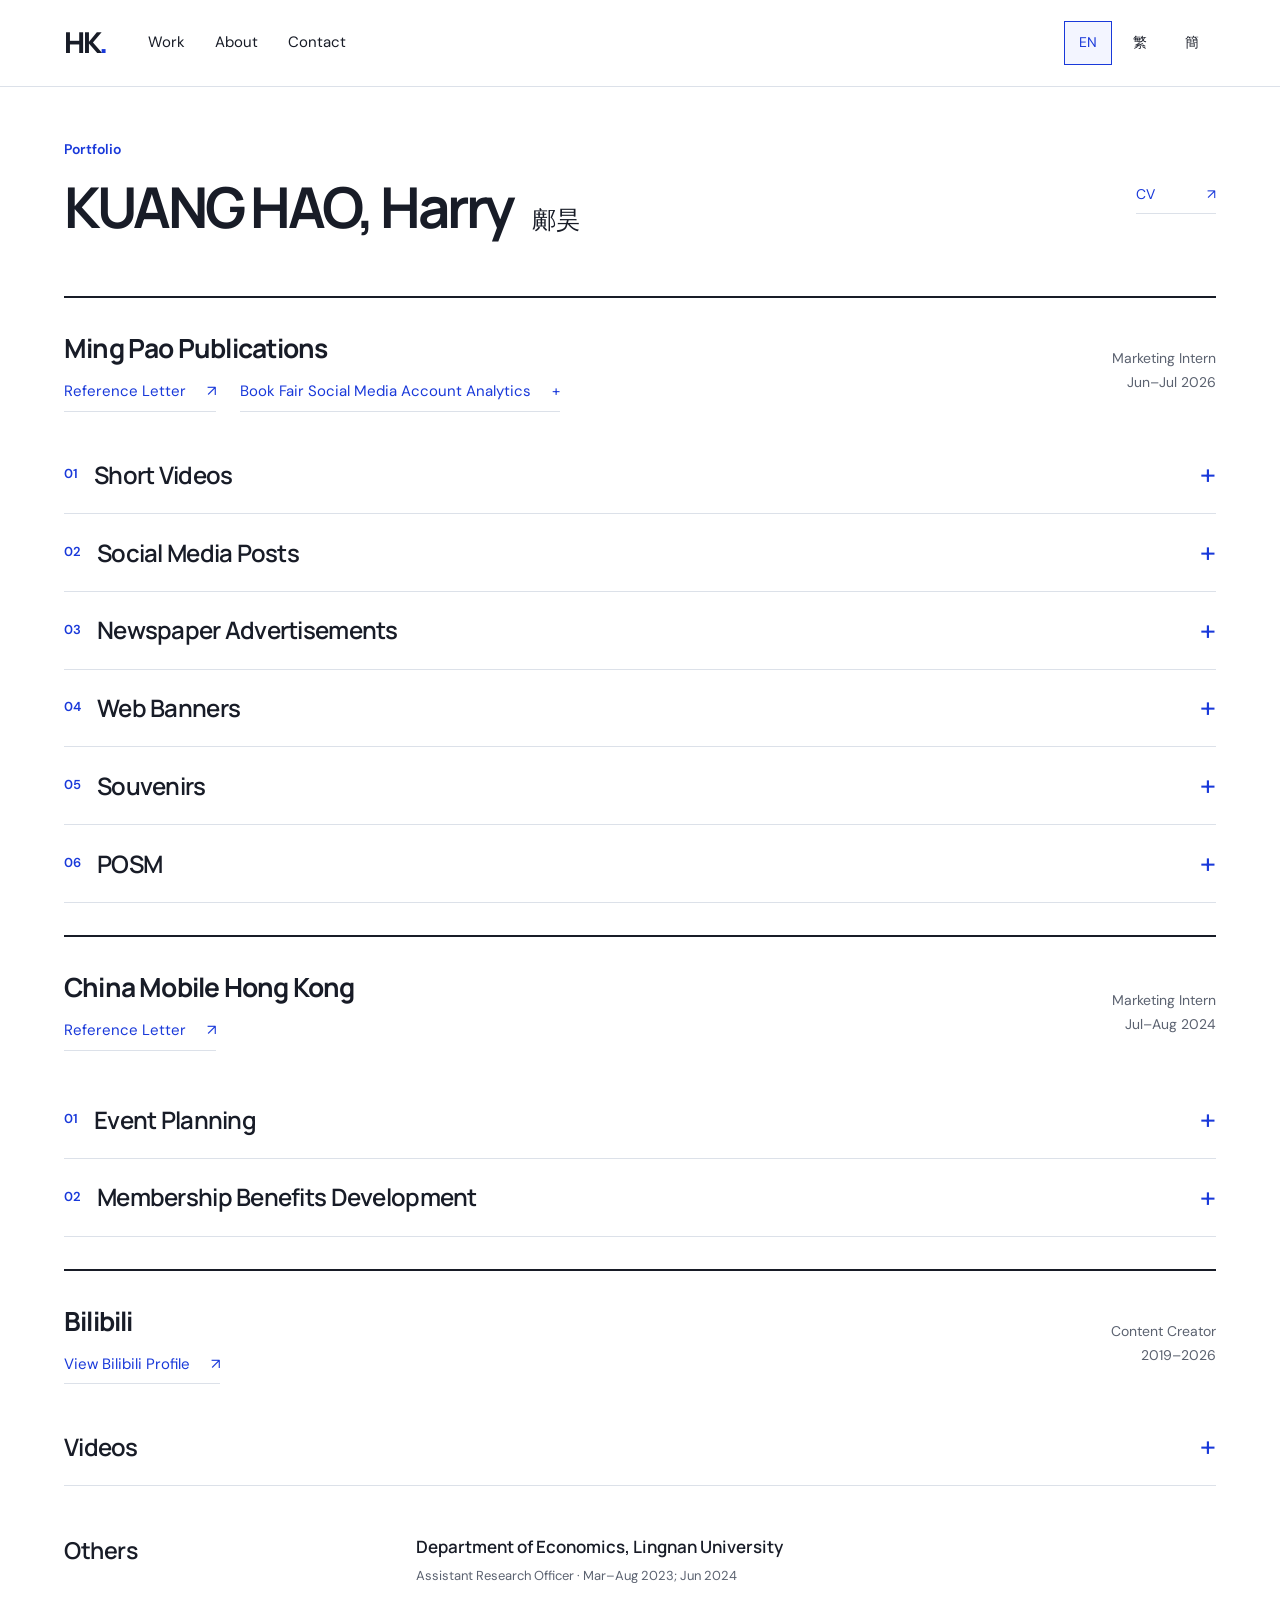
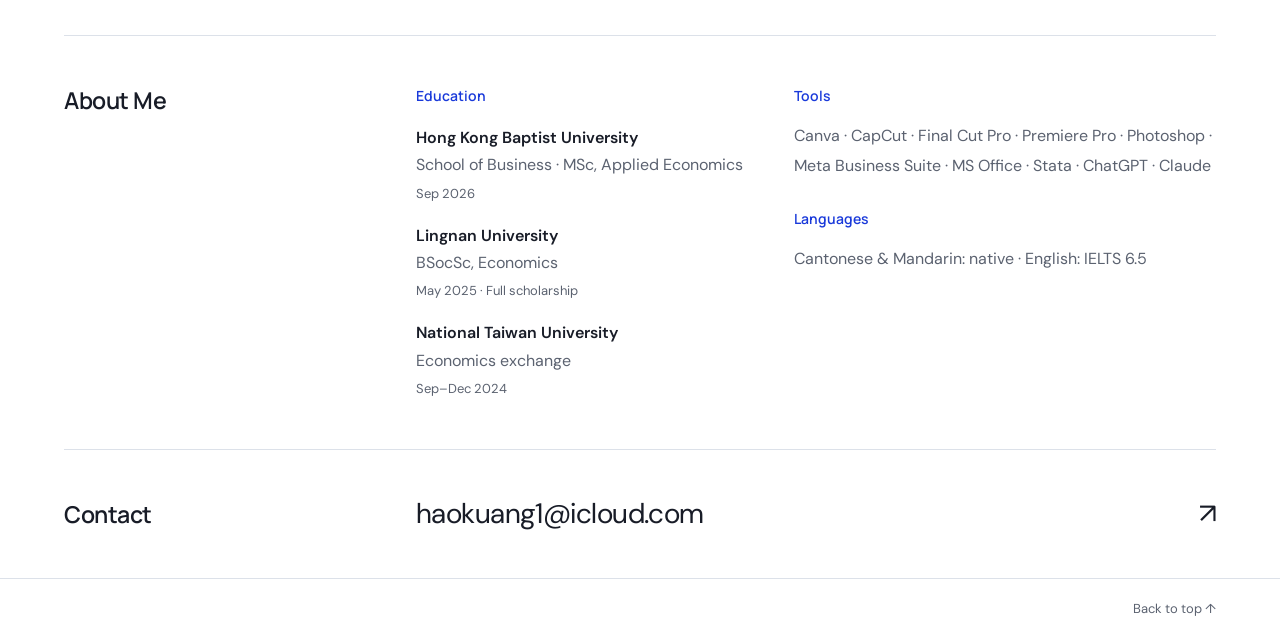
==== index.html @ 5557d74b "Add portfolio website" ====
<!doctype html><html lang="en"><head><meta charset="utf-8"><meta name="viewport" content="width=device-width,initial-scale=1"><title>KUANG HAO, Harry | Portfolio</title><meta name="description" content="Harry Kuang’s portfolio: short videos, social media posts, newspaper advertising, web banners and promotional merchandise coordination at Ming Pao Publications."><meta name="robots" content="noindex,nofollow"><meta name="theme-color" content="#1939da"><link rel="icon" href="assets/favicon.svg" type="image/svg+xml"><link rel="stylesheet" href="styles.css"><script src="site.js" defer></script></head><body><a class="skip-link" href="#main">Skip to content</a>
<header class="site-header"><a class="wordmark" href="" aria-label="KUANG HAO, Harry">HK<span>.</span></a><nav aria-label="Main navigation"><a href="#work">Work</a><a href="#about">About</a><a href="#contact">Contact</a></nav><nav class="languages" aria-label="Language"><a href="" lang="en" hreflang="en" data-language-link aria-current="page">EN</a><a href="zh-hant/index.html" lang="zh-Hant" hreflang="zh-Hant" data-language-link >繁</a><a href="zh-hans/index.html" lang="zh-Hans" hreflang="zh-Hans" data-language-link >簡</a></nav></header>
<main id="main"><section class="intro"><div><p class="eyebrow">Portfolio</p><h1>KUANG HAO, Harry<span>鄺昊</span></h1></div><div class="document-links"><a href="assets/harry-kuang-cv.pdf" target="_blank" rel="noopener">CV <span aria-hidden="true">↗</span></a></div></section>
<section id="work" class="selected-work"><div class="project-heading"><div><h2>Ming Pao Publications</h2><div class="employer-links"><a class="recommendation-link" href="assets/harry-kuang-recommendation.pdf" target="_blank" rel="noopener">Reference Letter <span aria-hidden="true">↗</span></a><details class="account-analytics"><summary class="recommendation-link">Book Fair Social Media Account Analytics <span aria-hidden="true">+</span></summary><div class="analytics-gallery"><figure class="work-image "><a href="assets/video-evidence-5.png" target="_blank" rel="noopener" aria-label="Instagram Analytics · 15–21 Jul 2026 · Full image opens in a new tab"><img src="assets/video-evidence-5.png" alt="Instagram Analytics · 15–21 Jul 2026" width="2544" height="1796" loading="lazy" decoding="async"></a><figcaption><span>Instagram Analytics · 15–21 Jul 2026</span><a href="assets/video-evidence-5.png" target="_blank" rel="noopener">View full image <span aria-hidden="true">↗</span></a></figcaption></figure><figure class="work-image "><a href="assets/video-evidence-6.png" target="_blank" rel="noopener" aria-label="Facebook Analytics · 15–21 Jul 2026 · Full image opens in a new tab"><img src="assets/video-evidence-6.png" alt="Facebook Analytics · 15–21 Jul 2026" width="2520" height="1800" loading="lazy" decoding="async"></a><figcaption><span>Facebook Analytics · 15–21 Jul 2026</span><a href="assets/video-evidence-6.png" target="_blank" rel="noopener">View full image <span aria-hidden="true">↗</span></a></figcaption></figure></div></details></div></div><p class="project-meta">Marketing Intern<span>Jun–Jul 2026</span></p></div>
<details id="videos" class="work-section"><summary class="work-toggle"><span class="work-heading-title"><span class="section-number">01</span><h3>Short Videos</h3></span><span class="toggle-mark" aria-hidden="true">+</span></summary><div class="work-body"><p class="work-role"><span class="role-label">My role</span>Scriptwriting and on-camera performance; editing with CapCut and Final Cut Pro, and publishing through Meta Business Suite. Each Book Fair short took approximately 30 minutes from filming to publishing.</p><div class="media-grid featured-grid"><article class="media-card featured-card"><div class="media-heading"><span class="media-type">REELS / 01</span><span class="instagram-label">Instagram</span></div><h4>POV:當老細叫我宣傳明報出版社攤位</h4><details open class="instagram-preview" data-media-url="https://www.instagram.com/p/Day_UALFGON/" data-preview-title="POV:當老細叫我宣傳明報出版社攤位 · Instagram"><summary>Load Instagram preview <span aria-hidden="true">+</span></summary><div class="embed-slot"></div><p class="preview-help">Preview unavailable? Open the original on Instagram.</p></details><a class="media-link" href="https://www.instagram.com/p/Day_UALFGON/" target="_blank" rel="noopener">Watch on Instagram <span aria-hidden="true">↗</span></a></article><article class="media-card featured-card"><div class="media-heading"><span class="media-type">REELS / 02</span><span class="instagram-label">Instagram</span></div><h4>POV：當老細鍾意咗上鏡宣傳 EP2</h4><details open class="instagram-preview" data-media-url="https://www.instagram.com/reel/Da7lSFUlX2M/" data-preview-title="POV：當老細鍾意咗上鏡宣傳 EP2 · Instagram"><summary>Load Instagram preview <span aria-hidden="true">+</span></summary><div class="embed-slot"></div><p class="preview-help">Preview unavailable? Open the original on Instagram.</p></details><a class="media-link" href="https://www.instagram.com/reel/Da7lSFUlX2M/" target="_blank" rel="noopener">Watch on Instagram <span aria-hidden="true">↗</span></a></article></div><details class="more-videos"><summary>More <span>04 <span aria-hidden="true">+</span></span></summary><div class="video-links"><a href="https://www.instagram.com/reel/Da1oa47iG-D/" target="_blank" rel="noopener"><span>老細鍾意咗上鏡宣傳</span><span aria-hidden="true">↗</span></a><a href="https://www.instagram.com/reel/Da-CCahTH-Q/" target="_blank" rel="noopener"><span>老細鍾意咗上鏡宣傳 EP3</span><span aria-hidden="true">↗</span></a><a href="https://www.instagram.com/reel/DbCXE8LDy8h/" target="_blank" rel="noopener"><span>書展最後一日</span><span aria-hidden="true">↗</span></a><a href="https://www.instagram.com/reel/Da_2AyOidZS/" target="_blank" rel="noopener"><span>書展Day6:明報攤位歡迎你</span><span aria-hidden="true">↗</span></a></div></details><details class="more-videos evidence"><summary>Project Screenshots <span aria-hidden="true">+</span></summary><div class="evidence-gallery"><figure class="work-image "><a href="assets/video-evidence-1.png" target="_blank" rel="noopener" aria-label="Editing Project · 01 · Full image opens in a new tab"><img src="assets/video-evidence-1.png" alt="Editing Project · 01" width="3184" height="1986" loading="lazy" decoding="async"></a><figcaption><span>Editing Project · 01</span><a href="assets/video-evidence-1.png" target="_blank" rel="noopener">View full image <span aria-hidden="true">↗</span></a></figcaption></figure><figure class="work-image "><a href="assets/video-evidence-2.png" target="_blank" rel="noopener" aria-label="Editing Project · 02 · Full image opens in a new tab"><img src="assets/video-evidence-2.png" alt="Editing Project · 02" width="3178" height="1992" loading="lazy" decoding="async"></a><figcaption><span>Editing Project · 02</span><a href="assets/video-evidence-2.png" target="_blank" rel="noopener">View full image <span aria-hidden="true">↗</span></a></figcaption></figure><figure class="work-image "><a href="assets/video-evidence-3.png" target="_blank" rel="noopener" aria-label="Editing Project · 03 · Full image opens in a new tab"><img src="assets/video-evidence-3.png" alt="Editing Project · 03" width="3194" height="2008" loading="lazy" decoding="async"></a><figcaption><span>Editing Project · 03</span><a href="assets/video-evidence-3.png" target="_blank" rel="noopener">View full image <span aria-hidden="true">↗</span></a></figcaption></figure><figure class="work-image "><a href="assets/video-evidence-4.png" target="_blank" rel="noopener" aria-label="Editing Project · 04 · Full image opens in a new tab"><img src="assets/video-evidence-4.png" alt="Editing Project · 04" width="3248" height="2006" loading="lazy" decoding="async"></a><figcaption><span>Editing Project · 04</span><a href="assets/video-evidence-4.png" target="_blank" rel="noopener">View full image <span aria-hidden="true">↗</span></a></figcaption></figure></div></details></div></details>
<details id="social" class="work-section"><summary class="work-toggle"><span class="work-heading-title"><span class="section-number">02</span><h3>Social Media Posts</h3></span><span class="toggle-mark" aria-hidden="true">+</span></summary><div class="work-body"><p class="work-role"><span class="role-label">My role</span>Canva design, copywriting, scheduling and publishing through Meta Business Suite.</p><div class="media-grid post-grid"><article class="media-card "><div class="media-heading"><span class="media-type">POST / 01</span><span class="instagram-label">Instagram</span></div><h4>2026 Hong Kong Book Fair Promotion</h4><details open class="instagram-preview" data-media-url="https://www.instagram.com/p/DanMdPYDUCZ/" data-preview-title="2026 Hong Kong Book Fair Promotion · Instagram"><summary>Load Instagram preview <span aria-hidden="true">+</span></summary><div class="embed-slot"></div><p class="preview-help">Preview unavailable? Open the original on Instagram.</p></details><a class="media-link" href="https://www.instagram.com/p/DanMdPYDUCZ/" target="_blank" rel="noopener">View on Instagram <span aria-hidden="true">↗</span></a></article><article class="media-card "><div class="media-heading"><span class="media-type">POST / 02</span><span class="instagram-label">Instagram</span></div><h4>New Book Promotion: 《原振俠系列少年版07》</h4><details open class="instagram-preview" data-media-url="https://www.instagram.com/p/DaSpjcfjydP/" data-preview-title="New Book Promotion: 《原振俠系列少年版07》 · Instagram"><summary>Load Instagram preview <span aria-hidden="true">+</span></summary><div class="embed-slot"></div><p class="preview-help">Preview unavailable? Open the original on Instagram.</p></details><a class="media-link" href="https://www.instagram.com/p/DaSpjcfjydP/" target="_blank" rel="noopener">View on Instagram <span aria-hidden="true">↗</span></a></article><article class="media-card "><div class="media-heading"><span class="media-type">POST / 03</span><span class="instagram-label">Instagram</span></div><h4>New Book Promotion: 《迪迪的Diary4 浪漫一場》</h4><details open class="instagram-preview" data-media-url="https://www.instagram.com/p/DaVOgICCC4B/" data-preview-title="New Book Promotion: 《迪迪的Diary4 浪漫一場》 · Instagram"><summary>Load Instagram preview <span aria-hidden="true">+</span></summary><div class="embed-slot"></div><p class="preview-help">Preview unavailable? Open the original on Instagram.</p></details><a class="media-link" href="https://www.instagram.com/p/DaVOgICCC4B/" target="_blank" rel="noopener">View on Instagram <span aria-hidden="true">↗</span></a></article><article class="media-card "><div class="media-heading"><span class="media-type">POST / 04</span><span class="instagram-label">Instagram</span></div><h4>New Book Promotion: 《醫言有理》</h4><details open class="instagram-preview" data-media-url="https://www.instagram.com/p/DaaRFUDjQ9M/" data-preview-title="New Book Promotion: 《醫言有理》 · Instagram"><summary>Load Instagram preview <span aria-hidden="true">+</span></summary><div class="embed-slot"></div><p class="preview-help">Preview unavailable? Open the original on Instagram.</p></details><a class="media-link" href="https://www.instagram.com/p/DaaRFUDjQ9M/" target="_blank" rel="noopener">View on Instagram <span aria-hidden="true">↗</span></a></article><article class="media-card "><div class="media-heading"><span class="media-type">POST / 05</span><span class="instagram-label">Facebook</span></div><h4>Cultural Talk Promotion 1</h4><figure class="work-image "><a href="assets/facebook-cultural-talk.jpg" target="_blank" rel="noopener" aria-label="Cultural Talk Promotion 1 · Full image opens in a new tab"><img src="assets/facebook-cultural-talk.jpg" alt="Cultural Talk Promotion 1" width="1179" height="2157" loading="lazy" decoding="async"></a><figcaption><span>Cultural Talk Promotion 1</span><a href="assets/facebook-cultural-talk.jpg" target="_blank" rel="noopener">View full image <span aria-hidden="true">↗</span></a></figcaption></figure><a class="media-link" href="https://www.facebook.com/share/p/1K368RgWjb/" target="_blank" rel="noopener">View on Facebook <span aria-hidden="true">↗</span></a></article></div></div></details>
<details id="print" class="work-section"><summary class="work-toggle"><span class="work-heading-title"><span class="section-number">03</span><h3>Newspaper Advertisements</h3></span><span class="toggle-mark" aria-hidden="true">+</span></summary><div class="work-body"><p class="work-role"><span class="role-label">My role</span>Copywriting, layout and advertising-date scheduling.</p><div class="print-grid"><figure class="work-image "><a href="assets/newspaper-cuson.jpg" target="_blank" rel="noopener" aria-label="《怪叔叔の網絡散步道》 · Full image opens in a new tab"><img src="assets/newspaper-cuson.jpg" alt="《怪叔叔の網絡散步道》" width="1279" height="2045" loading="lazy" decoding="async"></a><figcaption><span>《怪叔叔の網絡散步道》</span><a href="assets/newspaper-cuson.jpg" target="_blank" rel="noopener">View full image <span aria-hidden="true">↗</span></a></figcaption></figure><figure class="work-image "><a href="assets/newspaper-romance.jpg" target="_blank" rel="noopener" aria-label="《迪迪的Diary4 浪漫一場》 · Full image opens in a new tab"><img src="assets/newspaper-romance.jpg" alt="《迪迪的Diary4 浪漫一場》" width="1279" height="2040" loading="lazy" decoding="async"></a><figcaption><span>《迪迪的Diary4 浪漫一場》</span><a href="assets/newspaper-romance.jpg" target="_blank" rel="noopener">View full image <span aria-hidden="true">↗</span></a></figcaption></figure><figure class="work-image "><a href="assets/newspaper-medical.jpg" target="_blank" rel="noopener" aria-label="《醫言有理》 · Full image opens in a new tab"><img src="assets/newspaper-medical.jpg" alt="《醫言有理》" width="1279" height="2029" loading="lazy" decoding="async"></a><figcaption><span>《醫言有理》</span><a href="assets/newspaper-medical.jpg" target="_blank" rel="noopener">View full image <span aria-hidden="true">↗</span></a></figcaption></figure></div></div></details>
<details id="banners" class="work-section"><summary class="work-toggle"><span class="work-heading-title"><span class="section-number">04</span><h3>Web Banners</h3></span><span class="toggle-mark" aria-hidden="true">+</span></summary><div class="work-body"><p class="work-role"><span class="role-label">My role</span>Banner design in Canva.</p><div class="banner-gallery"><figure class="work-image "><a href="assets/banner-book-fair.png" target="_blank" rel="noopener" aria-label="Hong Kong Book Fair 2026 · Full image opens in a new tab"><img src="assets/banner-book-fair.png" alt="Hong Kong Book Fair 2026" width="3024" height="846" loading="lazy" decoding="async"></a><figcaption><span>Hong Kong Book Fair 2026</span><a href="assets/banner-book-fair.png" target="_blank" rel="noopener">View full image <span aria-hidden="true">↗</span></a></figcaption></figure><figure class="work-image "><a href="assets/banner-yuen.png" target="_blank" rel="noopener" aria-label="《原振俠少年版》 · Full image opens in a new tab"><img src="assets/banner-yuen.png" alt="《原振俠少年版》" width="3076" height="900" loading="lazy" decoding="async"></a><figcaption><span>《原振俠少年版》</span><a href="assets/banner-yuen.png" target="_blank" rel="noopener">View full image <span aria-hidden="true">↗</span></a></figcaption></figure><figure class="work-image "><a href="assets/banner-cinema.png" target="_blank" rel="noopener" aria-label="《光影裏的永恆回憶》 Series · Full image opens in a new tab"><img src="assets/banner-cinema.png" alt="《光影裏的永恆回憶》 Series" width="3050" height="858" loading="lazy" decoding="async"></a><figcaption><span>《光影裏的永恆回憶》 Series</span><a href="assets/banner-cinema.png" target="_blank" rel="noopener">View full image <span aria-hidden="true">↗</span></a></figcaption></figure><figure class="work-image "><a href="assets/banner-wisely.png" target="_blank" rel="noopener" aria-label="《衛斯理少年版》 Series Promotion · Full image opens in a new tab"><img src="assets/banner-wisely.png" alt="《衛斯理少年版》 Series Promotion" width="3042" height="890" loading="lazy" decoding="async"></a><figcaption><span>《衛斯理少年版》 Series Promotion</span><a href="assets/banner-wisely.png" target="_blank" rel="noopener">View full image <span aria-hidden="true">↗</span></a></figcaption></figure></div></div></details>
<details id="merchandise" class="work-section"><summary class="work-toggle"><span class="work-heading-title"><span class="section-number">05</span><h3>Souvenirs</h3></span><span class="toggle-mark" aria-hidden="true">+</span></summary><div class="work-body"><p class="work-role"><span class="role-label">My role</span>Participated in product-category discussions and ordering.</p><div class="merch-grid"><figure class="work-image folder-photo"><a href="assets/promotional-folders.jpg" target="_blank" rel="noopener" aria-label="Folders · Full image opens in a new tab"><img src="assets/promotional-folders.jpg" alt="Folders" width="4284" height="3904" loading="lazy" decoding="async"></a><figcaption><span>Folders</span><a href="assets/promotional-folders.jpg" target="_blank" rel="noopener">View full image <span aria-hidden="true">↗</span></a></figcaption></figure><div class="worksheet-gallery"><figure class="work-image "><a href="assets/order-sheet-01.jpg" target="_blank" rel="noopener" aria-label="Ordering Worksheet · 01 · Full image opens in a new tab"><img src="assets/order-sheet-01.jpg" alt="Ordering Worksheet · 01" width="2262" height="1294" loading="lazy" decoding="async"></a><figcaption><span>Ordering Worksheet · 01</span><a href="assets/order-sheet-01.jpg" target="_blank" rel="noopener">View full image <span aria-hidden="true">↗</span></a></figcaption></figure><figure class="work-image "><a href="assets/order-sheet-02.jpg" target="_blank" rel="noopener" aria-label="Ordering Worksheet · 02 · Full image opens in a new tab"><img src="assets/order-sheet-02.jpg" alt="Ordering Worksheet · 02" width="2268" height="1420" loading="lazy" decoding="async"></a><figcaption><span>Ordering Worksheet · 02</span><a href="assets/order-sheet-02.jpg" target="_blank" rel="noopener">View full image <span aria-hidden="true">↗</span></a></figcaption></figure></div></div></div></details><details id="posm" class="work-section"><summary class="work-toggle"><span class="work-heading-title"><span class="section-number">06</span><h3>POSM</h3></span><span class="toggle-mark" aria-hidden="true">+</span></summary><div class="work-body"><p class="work-role"><span class="role-label">My role</span>Creative concept development, copywriting and initial layout sketches.</p><div class="posm-gallery"><figure class="work-image "><a href="assets/posm-display-board.jpg" target="_blank" rel="noopener" aria-label="Display Board · Full image opens in a new tab"><img src="assets/posm-display-board.jpg" alt="Display Board" width="1453" height="1279" loading="lazy" decoding="async"></a><figcaption><span>Display Board</span><a href="assets/posm-display-board.jpg" target="_blank" rel="noopener">View full image <span aria-hidden="true">↗</span></a></figcaption></figure><figure class="work-image "><a href="assets/posm-overhead-banner.jpg" target="_blank" rel="noopener" aria-label="Overhead Banner · Full image opens in a new tab"><img src="assets/posm-overhead-banner.jpg" alt="Overhead Banner" width="2542" height="1279" loading="lazy" decoding="async"></a><figcaption><span>Overhead Banner</span><a href="assets/posm-overhead-banner.jpg" target="_blank" rel="noopener">View full image <span aria-hidden="true">↗</span></a></figcaption></figure><figure class="work-image "><a href="assets/posm-information-board.jpg" target="_blank" rel="noopener" aria-label="Information Board · Full image opens in a new tab"><img src="assets/posm-information-board.jpg" alt="Information Board" width="1279" height="1416" loading="lazy" decoding="async"></a><figcaption><span>Information Board</span><a href="assets/posm-information-board.jpg" target="_blank" rel="noopener">View full image <span aria-hidden="true">↗</span></a></figcaption></figure><figure class="work-image "><a href="assets/posm-book-display.jpg" target="_blank" rel="noopener" aria-label="Book Display · Full image opens in a new tab"><img src="assets/posm-book-display.jpg" alt="Book Display" width="1279" height="1706" loading="lazy" decoding="async"></a><figcaption><span>Book Display</span><a href="assets/posm-book-display.jpg" target="_blank" rel="noopener">View full image <span aria-hidden="true">↗</span></a></figcaption></figure><figure class="work-image "><a href="assets/posm-booth-signage.jpg" target="_blank" rel="noopener" aria-label="Booth Signage · Full image opens in a new tab"><img src="assets/posm-booth-signage.jpg" alt="Booth Signage" width="715" height="1272" loading="lazy" decoding="async"></a><figcaption><span>Booth Signage</span><a href="assets/posm-booth-signage.jpg" target="_blank" rel="noopener">View full image <span aria-hidden="true">↗</span></a></figcaption></figure></div></div></details></section>
<section id="cmhk" class="selected-work employer-section"><div class="project-heading"><div><h2>China Mobile Hong Kong</h2><a class="recommendation-link" href="assets/harry-kuang-cmhk-recommendation.pdf" target="_blank" rel="noopener">Reference Letter <span aria-hidden="true">↗</span></a></div><p class="project-meta">Marketing Intern<span>Jul–Aug 2024</span></p></div><details id="cmhk-events" class="work-section"><summary class="work-toggle"><span class="work-heading-title"><span class="section-number">01</span><h3>Event Planning</h3></span><span class="toggle-mark" aria-hidden="true">+</span></summary><div class="work-body"><p class="work-role"><span class="role-label">My role</span>Planned event programmes, prepared materials, invited guests, booked venues and supported event execution.</p><div class="posm-gallery"><figure class="work-image "><a href="assets/cmhk-event-1.jpg" target="_blank" rel="noopener" aria-label="Author Talk · Full image opens in a new tab"><img src="assets/cmhk-event-1.jpg" alt="Author Talk" width="6633" height="4422" loading="lazy" decoding="async"></a><figcaption><span>Author Talk</span><a href="assets/cmhk-event-1.jpg" target="_blank" rel="noopener">View full image <span aria-hidden="true">↗</span></a></figcaption></figure><figure class="work-image "><a href="assets/cmhk-event-2.jpg" target="_blank" rel="noopener" aria-label="Member Event · Full image opens in a new tab"><img src="assets/cmhk-event-2.jpg" alt="Member Event" width="6720" height="4480" loading="lazy" decoding="async"></a><figcaption><span>Member Event</span><a href="assets/cmhk-event-2.jpg" target="_blank" rel="noopener">View full image <span aria-hidden="true">↗</span></a></figcaption></figure><figure class="work-image "><a href="assets/cmhk-event-3.png" target="_blank" rel="noopener" aria-label="Samsung Experience Event · Full image opens in a new tab"><img src="assets/cmhk-event-3.png" alt="Samsung Experience Event" width="800" height="1000" loading="lazy" decoding="async"></a><figcaption><span>Samsung Experience Event</span><a href="assets/cmhk-event-3.png" target="_blank" rel="noopener">View full image <span aria-hidden="true">↗</span></a></figcaption></figure><figure class="work-image "><a href="assets/cmhk-event-4.png" target="_blank" rel="noopener" aria-label="Event Offer Materials · Full image opens in a new tab"><img src="assets/cmhk-event-4.png" alt="Event Offer Materials" width="2342" height="1318" loading="lazy" decoding="async"></a><figcaption><span>Event Offer Materials</span><a href="assets/cmhk-event-4.png" target="_blank" rel="noopener">View full image <span aria-hidden="true">↗</span></a></figcaption></figure></div></div></details><details id="cmhk-benefits" class="work-section"><summary class="work-toggle"><span class="work-heading-title"><span class="section-number">02</span><h3>Membership Benefits Development</h3></span><span class="toggle-mark" aria-hidden="true">+</span></summary><div class="work-body"><p class="work-role"><span class="role-label">My role</span>Conducted user research, collected data, held preliminary discussions with external corporate clients, and drafted membership benefit rules and customer service documentation.</p><div class="posm-gallery"><figure class="work-image "><a href="assets/cmhk-benefits-1.jpg" target="_blank" rel="noopener" aria-label="Member Benefits Page · Full image opens in a new tab"><img src="assets/cmhk-benefits-1.jpg" alt="Member Benefits Page" width="1080" height="2341" loading="lazy" decoding="async"></a><figcaption><span>Member Benefits Page</span><a href="assets/cmhk-benefits-1.jpg" target="_blank" rel="noopener">View full image <span aria-hidden="true">↗</span></a></figcaption></figure><figure class="work-image "><a href="assets/cmhk-benefits-2.png" target="_blank" rel="noopener" aria-label="Member Benefit Rules · Full image opens in a new tab"><img src="assets/cmhk-benefits-2.png" alt="Member Benefit Rules" width="1878" height="1584" loading="lazy" decoding="async"></a><figcaption><span>Member Benefit Rules</span><a href="assets/cmhk-benefits-2.png" target="_blank" rel="noopener">View full image <span aria-hidden="true">↗</span></a></figcaption></figure></div></div></details></section>
<section id="creator" class="selected-work employer-section"><div class="project-heading"><div><h2>Bilibili</h2><a class="recommendation-link" href="https://space.bilibili.com/79933378" target="_blank" rel="noopener">View Bilibili Profile <span aria-hidden="true">↗</span></a></div><p class="project-meta">Content Creator<span>2019–2026</span></p></div><details id="creator-videos" class="work-section"><summary class="work-toggle"><span class="work-heading-title"><h3>Videos</h3></span><span class="toggle-mark" aria-hidden="true">+</span></summary><div class="creator-grid"><article class="media-card"><div class="media-heading"><span class="media-type">VIDEO / 01</span><span>Bilibili</span></div><h4>Motion Capture &amp; Animation Production</h4><iframe class="bilibili-player" loading="lazy" data-src="https://player.bilibili.com/player.html?bvid=BV1UP411J7iy&page=1&autoplay=0" title="Motion Capture &amp; Animation Production" allow="fullscreen; picture-in-picture" referrerpolicy="strict-origin-when-cross-origin" allowfullscreen></iframe><a class="media-link" href="https://www.bilibili.com/video/BV1UP411J7iy/" target="_blank" rel="noopener">Watch on Bilibili <span aria-hidden="true">↗</span></a></article><article class="media-card"><div class="media-heading"><span class="media-type">VIDEO / 02</span><span>Bilibili</span></div><h4>Memes</h4><iframe class="bilibili-player" loading="lazy" data-src="https://player.bilibili.com/player.html?bvid=BV1KT411M7GK&page=1&autoplay=0" title="Memes" allow="fullscreen; picture-in-picture" referrerpolicy="strict-origin-when-cross-origin" allowfullscreen></iframe><a class="media-link" href="https://www.bilibili.com/video/BV1KT411M7GK/" target="_blank" rel="noopener">Watch on Bilibili <span aria-hidden="true">↗</span></a></article><article class="media-card"><div class="media-heading"><span class="media-type">VIDEO / 03</span><span>Bilibili</span></div><h4>Game Guide</h4><iframe class="bilibili-player" loading="lazy" data-src="https://player.bilibili.com/player.html?bvid=BV1uu411K7bJ&page=1&autoplay=0" title="Game Guide" allow="fullscreen; picture-in-picture" referrerpolicy="strict-origin-when-cross-origin" allowfullscreen></iframe><a class="media-link" href="https://www.bilibili.com/video/BV1uu411K7bJ/" target="_blank" rel="noopener">Watch on Bilibili <span aria-hidden="true">↗</span></a></article></div></details></section>
<section id="research" class="other-experience"><h2>Others</h2><div class="experience-list"><article><div><h3>Department of Economics, Lingnan University</h3><p class="experience-meta">Assistant Research Officer · Mar–Aug 2023; Jun 2024</p></div></article></div></section>
<section id="about" class="about"><h2>About Me</h2><div class="about-content"><div><h3>Education</h3><div class="education-item"><strong>Hong Kong Baptist University</strong><p>School of Business · MSc, Applied Economics</p><span>Sep 2026</span></div><div class="education-item"><strong>Lingnan University</strong><p>BSocSc, Economics</p><span>May 2025 · Full scholarship</span></div><div class="education-item"><strong>National Taiwan University</strong><p>Economics exchange</p><span>Sep–Dec 2024</span></div></div><div class="skills"><div><h3>Tools</h3><p>Canva · CapCut · Final Cut Pro · Premiere Pro · Photoshop · Meta Business Suite · MS Office · Stata · ChatGPT · Claude</p></div><div><h3>Languages</h3><p>Cantonese &amp; Mandarin: native · English: IELTS 6.5</p></div></div></div></section>
<section id="contact" class="contact"><h2>Contact</h2><a href="mailto:haokuang1@icloud.com">haokuang1@icloud.com <span aria-hidden="true">↗</span></a></section></main><footer><a href="#main">Back to top ↑</a></footer></body></html>
---- styles.css ----
@import url('https://fonts.googleapis.com/css2?family=DM+Sans:wght@400;500;600;700&family=Manrope:wght@400;500;600;700;800&display=swap');
:root{--blue:#1939da;--ink:#181c27;--muted:#5b6270;--line:#dce1e9;--soft:#f3f5f9;--body:'DM Sans','PingFang TC','Microsoft JhengHei','Microsoft YaHei',sans-serif;--display:'Manrope','PingFang TC','Microsoft JhengHei','Microsoft YaHei',sans-serif}
*{box-sizing:border-box}html{scroll-behavior:smooth;scroll-padding-top:1.5rem}body{margin:0;background:#fff;color:var(--ink);font-family:var(--body);font-size:1rem;line-height:1.7;-webkit-font-smoothing:antialiased}a{color:inherit;text-decoration:none}h1,h2,h3,h4,p,figure{margin:0}h1,h2,h3,h4{font-family:var(--display)}p{color:var(--muted)}a:focus-visible,summary:focus-visible{outline:3px solid #e09900;outline-offset:5px}a,summary{-webkit-tap-highlight-color:transparent}::selection{color:#132daa;background:#dfe5ff}.skip-link{position:fixed;left:1rem;top:-6rem;background:var(--ink);color:#fff;padding:.7rem 1rem;z-index:10}.skip-link:focus{top:1rem}.site-header,main,footer{max-width:1320px;margin:0 auto;padding-left:5%;padding-right:5%}.site-header{padding-top:1.3rem;padding-bottom:1.3rem;display:flex;align-items:center;gap:2.5rem;border-bottom:1px solid var(--line)}.wordmark{font-family:var(--display);font-size:1.8rem;font-weight:800;letter-spacing:-.08em;line-height:1}.wordmark span{color:var(--blue)}.site-header nav{display:flex;align-items:center;gap:1.7rem;font-size:.9375rem}.site-header nav a{padding:.4rem .1rem;min-height:2.75rem;display:flex;align-items:center}.site-header nav a:hover{color:var(--blue)}.site-header .languages{margin-left:auto;gap:.25rem}.languages a{padding:.3rem .7rem!important;font-size:.875rem;border:1px solid transparent;min-width:3rem;justify-content:center}.languages a[aria-current]{color:var(--blue);border-color:var(--blue);background:#f3f5ff}.intro{padding:3.2rem 0 2.7rem;display:flex;align-items:flex-end;justify-content:space-between;gap:2rem}.eyebrow{font-size:.875rem;color:var(--blue);font-weight:600}.eyebrow span{color:var(--muted);margin-left:.6rem;font-weight:400}h1{font-size:clamp(2.8rem,5vw,4.25rem);line-height:1.2;font-weight:700;letter-spacing:-.055em;margin:.7rem 0 .8rem}h1>span{font-family:var(--body);font-size:1.5rem;font-weight:400;letter-spacing:.03em;margin-left:1.2rem;white-space:nowrap}.intro-description{font-size:1.0625rem}.document-links{display:flex;flex-direction:column;gap:.55rem;font-size:.875rem;min-width:14rem}.document-links a{display:flex;justify-content:space-between;gap:1.2rem;padding:.4rem 0;border-bottom:1px solid var(--line)}.document-links a:hover{color:var(--blue);border-color:var(--blue)}.selected-work{border-top:2px solid var(--ink)}.project-heading{display:flex;align-items:center;justify-content:space-between;gap:2rem;padding:2rem 0 1.5rem}.project-heading h2{font-size:1.65rem;font-weight:700;letter-spacing:-.03em;line-height:1.4}.project-heading>div>p{margin-top:.35rem;font-size:.9375rem}.project-meta{text-align:right;font-size:.875rem;line-height:1.7}.project-meta>span{display:block}.category-nav{display:flex;flex-wrap:wrap;gap:.5rem 1.75rem;padding:0 0 1.8rem;border-bottom:1px solid var(--line)}.category-nav a{font-size:.9375rem;color:var(--muted);padding:.2rem 0;min-height:2.5rem;display:flex;align-items:center}.category-nav a:hover{color:var(--blue)}.work-section{padding:2.1rem 0 2.7rem;border-bottom:1px solid var(--line)}.work-heading{display:grid;grid-template-columns:1fr 1.1fr;gap:2rem;align-items:start;margin-bottom:1.5rem}.work-heading-title{display:flex;align-items:center;gap:1rem}.section-number{font-size:.8125rem;color:var(--blue);font-weight:600;line-height:1.6}.work-heading h3{font-size:1.5rem;line-height:1.4;font-weight:600;letter-spacing:-.03em}.work-heading>p{font-size:1rem;line-height:1.7}.role-label{display:block;font-size:.8125rem;color:var(--muted);font-weight:600;margin-bottom:.25rem}.video-context{display:flex;justify-content:space-between;gap:2rem;align-items:center;margin:0 0 1.5rem;padding:1.2rem 1.4rem;background:var(--soft)}.video-context>p{font-size:.9375rem;color:var(--ink)}.turnaround{display:flex;gap:1rem;align-items:center;max-width:23rem}.turnaround strong{font-family:var(--display);font-size:1.65rem;line-height:1.3;letter-spacing:-.035em;color:var(--blue);white-space:nowrap}.turnaround>span{font-size:.875rem;line-height:1.5;color:var(--muted)}.media-grid{display:grid;grid-template-columns:1fr 1fr;gap:1.2rem}.media-card{border:1px solid var(--line);padding:1.35rem;min-width:0;background:#fff}.media-heading{display:flex;justify-content:space-between;gap:1rem;font-size:.75rem;color:var(--muted);letter-spacing:.07em}.media-type{color:var(--blue);font-weight:600}.instagram-label{letter-spacing:0}.media-card h4{font-size:1.35rem;font-weight:600;line-height:1.5;margin:1rem 0}.media-link{display:flex;align-items:center;justify-content:space-between;gap:1rem;padding:.6rem 0;color:var(--blue);font-size:.9375rem;font-weight:600}.media-link:hover{color:var(--ink)}.featured-card{border-top:3px solid var(--blue);background:#fafbff}.instagram-preview{margin-top:.8rem;border-top:1px solid var(--line)}summary{cursor:pointer;list-style:none;display:flex;justify-content:space-between;align-items:center;gap:1rem;font-size:.875rem;min-height:2.75rem}summary::-webkit-details-marker{display:none}.instagram-preview summary{padding:.8rem 0 0;color:var(--muted)}.instagram-preview summary:hover{color:var(--blue)}.instagram-preview summary>span{font-size:1.3rem;font-weight:400}details[open].instagram-preview summary>span{transform:rotate(45deg)}.embed-slot:empty{display:none}.embed-slot iframe{display:block;width:100%;height:40rem;margin-top:1rem;border:0;background:#fff}.preview-help{font-size:.8125rem;line-height:1.6;margin-top:.7rem}.more-videos{margin-top:1.2rem}.more-videos>summary{font-weight:500;padding:.5rem 0}.more-videos>summary>span{color:var(--muted);font-size:.8125rem;display:flex;gap:1rem}.video-links{display:grid;grid-template-columns:1fr 1fr;gap:0 2rem;padding:.3rem 0}.video-links a{display:flex;justify-content:space-between;gap:1rem;border-top:1px solid var(--line);padding:.8rem 0;font-size:.9375rem}.video-links a:hover{color:var(--blue)}.post-grid .media-card h4{font-size:1.15rem}.print-grid{display:grid;grid-template-columns:repeat(3,1fr);gap:1.2rem}.work-image{min-width:0}.work-image>a{display:block;background:var(--soft);border:1px solid var(--line)}.work-image img{display:block;width:100%;height:auto}.work-image>a:hover{border-color:var(--blue)}figcaption{display:flex;flex-wrap:wrap;justify-content:space-between;gap:.25rem 1rem;padding:.7rem 0;font-size:.875rem;line-height:1.6}figcaption>a{font-size:.875rem;color:var(--muted);white-space:nowrap}figcaption>a:hover{color:var(--blue)}.banner-gallery{display:grid;grid-template-columns:1fr;gap:1.7rem}.merch-grid{display:grid;grid-template-columns:1fr 1fr;gap:1.5rem;align-items:start}.worksheet-gallery{display:grid;gap:1rem}.image-note,.artwork-note{font-size:.8125rem;color:var(--muted)}.artwork-note{padding-top:1rem}.other-experience{padding:3rem 0;border-bottom:1px solid var(--line);display:grid;grid-template-columns:1fr 2.5fr;gap:2rem}.other-experience>h2,.about>h2,.contact>h2{font-size:1.45rem;line-height:1.4;letter-spacing:-.02em;font-weight:600}.experience-list article{display:grid;grid-template-columns:1fr 1.2fr;gap:1.7rem}.experience-list article+article{border-top:1px solid var(--line);padding-top:1.5rem;margin-top:1.5rem}.experience-list h3{font-size:1.0625rem;font-weight:600;line-height:1.5}.experience-meta{font-size:.8125rem;margin-top:.35rem}.experience-list article>p{font-size:1rem;line-height:1.8}.about{padding:3rem 0;display:grid;grid-template-columns:1fr 2.5fr;gap:2rem;border-bottom:1px solid var(--line)}.about-content{display:grid;grid-template-columns:1fr 1.2fr;gap:1.7rem}.about h3{font-size:.875rem;color:var(--blue);font-weight:600;margin-bottom:.8rem}.education-item{margin-top:1rem}.education-item strong{font-size:1rem;font-weight:600}.education-item p{font-size:1rem}.education-item>span{font-size:.8125rem;color:var(--muted)}.skills>div+div{margin-top:1.6rem}.skills p{font-size:1rem;line-height:1.9}.contact{display:grid;grid-template-columns:1fr 2.5fr;gap:2rem;align-items:center;padding:2.5rem 0}.contact>a{display:flex;justify-content:space-between;align-items:center;font-size:clamp(1.2rem,2.2vw,1.8rem);gap:1rem;overflow-wrap:anywhere;letter-spacing:-.02em}.contact>a:hover{color:var(--blue)}footer{display:flex;justify-content:space-between;gap:1rem;border-top:1px solid var(--line);padding-top:1.2rem;padding-bottom:1.5rem;font-size:.8125rem;color:var(--muted)}footer a:hover{color:var(--blue)}html:lang(zh-Hant) h2,html:lang(zh-Hant) h3,html:lang(zh-Hant) h4,html:lang(zh-Hans) h2,html:lang(zh-Hans) h3,html:lang(zh-Hans) h4{letter-spacing:0}
@media(min-width:1500px){.site-header,main,footer{padding-left:2.5rem;padding-right:2.5rem}}
@media(max-width:1000px){.site-header{gap:1.5rem}.intro{align-items:flex-start}.document-links{margin-top:1rem;min-width:12rem}.work-heading{grid-template-columns:1fr 1.3fr;gap:1.4rem}.video-context{align-items:flex-start;gap:1rem}.turnaround{max-width:19rem}.other-experience,.about{grid-template-columns:1fr 3fr;gap:1.5rem}.experience-list article{grid-template-columns:1fr;gap:.7rem}.about-content{grid-template-columns:1fr 1fr;gap:1.5rem}.work-heading h3{font-size:1.3rem}.print-grid{gap:.8rem}}
@media(max-width:700px){.site-header,main,footer{padding-left:6%;padding-right:6%}.site-header{flex-wrap:wrap;gap:.7rem 1rem;padding-top:1rem;padding-bottom:1rem}.site-header nav{gap:1rem;font-size:.875rem}.site-header .languages{gap:.05rem}.languages a{padding:.3rem .4rem!important;min-width:2.7rem}.wordmark{font-size:1.6rem}.intro{padding:2rem 0;display:block}.eyebrow{font-size:.8125rem}h1{font-size:clamp(2.45rem,9vw,3.5rem);line-height:1.25}h1>span{font-size:1.125rem;margin-left:.8rem}.intro-description{font-size:1rem}.document-links{margin-top:1.4rem;flex-direction:row;gap:1.5rem;flex-wrap:wrap;font-size:.875rem}.project-heading{padding-top:1.5rem;align-items:flex-start;gap:1rem}.project-heading h2{font-size:1.3rem}.project-heading>div>p{font-size:.9375rem}.project-meta{font-size:.8125rem;min-width:7.5rem}.category-nav{gap:.3rem 1.2rem;padding-bottom:1.2rem}.category-nav a{font-size:.875rem}.work-section{padding:1.8rem 0 2rem}.work-heading{grid-template-columns:1fr;gap:.8rem;margin-bottom:1.1rem}.work-heading h3{font-size:1.3rem}.work-heading>p{font-size:1rem}.role-label{margin-bottom:.15rem}.video-context{flex-direction:column;padding:1rem;gap:1rem}.video-context>p{font-size:.9375rem}.turnaround{max-width:none}.turnaround strong{font-size:1.4rem}.turnaround>span{font-size:.875rem}.media-grid{gap:1rem}.media-card{padding:1rem}.media-card h4{font-size:1.15rem;margin:.8rem 0}.media-heading{font-size:.75rem}.media-link{font-size:.875rem;gap:.6rem}.instagram-label{display:none}.instagram-preview summary{font-size:.875rem}.print-grid{grid-template-columns:1fr 1fr;gap:1rem}.merch-grid{grid-template-columns:1fr;gap:1.3rem}.folder-photo{max-width:34rem}.banner-gallery{gap:1.2rem}.other-experience,.about,.contact{grid-template-columns:1fr;gap:1.4rem;padding:2rem 0}.other-experience>h2,.about>h2,.contact>h2{font-size:1.3rem}.experience-list article{gap:.7rem}.about-content{gap:1.5rem}.contact>a{font-size:1.3rem}.embed-slot iframe{height:36rem}}
@media(max-width:450px){.site-header .languages{margin-left:auto}.site-header>nav:not(.languages){order:3;flex-basis:100%;justify-content:space-between}.intro h1>span{display:block;margin:.3rem 0 0;font-size:1.15rem}.project-heading{flex-direction:column;gap:.5rem}.project-meta{text-align:left}.media-grid,.print-grid,.about-content{grid-template-columns:1fr}.print-grid{gap:1.2rem}.media-card{padding:1.2rem}.instagram-label{display:inline}.post-grid .media-card h4{font-size:1.15rem}.about-content{gap:1.8rem}.video-links{grid-template-columns:1fr}.contact>a{font-size:1.1rem}.category-nav{column-gap:1rem}}
@media(prefers-reduced-motion:reduce){html{scroll-behavior:auto}}
@media print{.site-header nav,.instagram-preview,.more-videos,footer>a,.skip-link{display:none}main,.site-header,footer{padding:0}.intro{padding:1rem 0}.work-section{break-inside:avoid;padding:1rem 0}.work-heading{margin-bottom:1rem}.work-image img{max-height:22rem;object-fit:contain}.merch-grid,.print-grid{grid-template-columns:repeat(3,1fr)}.banner-gallery{grid-template-columns:1fr 1fr}.document-links,.media-link{font-size:.8rem}.other-experience,.about,.contact{padding:1rem 0}.media-card{padding:.6rem}.video-context{padding:.6rem}.category-nav{display:none}.intro h1{font-size:2.4rem}}

/* Expandable work categories and experience references. */
.intro{align-items:center}.intro h1{font-size:clamp(2.25rem,4.4vw,3.7rem)}.document-links{min-width:5rem}.work-section{padding:0}.work-toggle{padding:1.35rem 0;min-height:4.6rem;gap:1rem}.work-toggle:hover{color:var(--blue)}.work-heading-title{display:flex;align-items:center;gap:1rem}.work-toggle h3{margin:0;font-size:1.5rem;line-height:1.4;font-weight:600;letter-spacing:-.03em}.toggle-mark{font-size:1.8rem;font-weight:400;line-height:1;flex:none;color:var(--blue)}.work-section[open]>.work-toggle>.toggle-mark{transform:rotate(45deg)}.work-body{padding:0 0 2rem}.work-role{margin:0 0 1.4rem;font-size:1rem}.work-body>.video-context{margin:1.5rem 0 0}.experience-recommendation{padding:1.25rem 0}.recommendation-link{display:inline-flex;align-items:center;gap:1.3rem;color:var(--blue);font-size:.9375rem;border-bottom:1px solid var(--line);padding:.4rem 0}.recommendation-link:hover{border-color:var(--blue)}#cmhk .recommendation-link{margin-top:.8rem}.letter-translation{margin-top:.8rem;border-top:1px solid var(--line)}.letter-translation>summary{color:var(--blue);font-size:.9375rem;padding:.5rem 0}.translated-letter{padding:1rem 0}.translated-letter p{margin-bottom:1rem;font-size:1rem;line-height:1.9}.translated-letter .translation-note{font-size:.8125rem;color:var(--muted)}
@media(max-width:700px){.intro h1{font-size:clamp(2rem,6.7vw,3rem);overflow-wrap:anywhere}.work-toggle h3{font-size:1.3rem}.work-toggle{padding:1.1rem 0}.work-body{padding-bottom:1.6rem}.intro .document-links{margin-top:.9rem}}

.project-heading .recommendation-link{margin-top:.35rem}.experience-list article{grid-template-columns:1fr}#cmhk .recommendation-link{margin-top:.35rem;margin-bottom:.4rem}

.posm-gallery{display:grid;grid-template-columns:1fr 1fr;gap:1.6rem;align-items:start}@media(max-width:700px){.posm-gallery{grid-template-columns:1fr}}

.evidence-gallery{display:grid;gap:1.5rem;padding-top:1rem}.employer-section{margin-top:2rem}footer{justify-content:flex-end}

.document-links a{color:var(--blue)}

.creator-grid{display:grid;grid-template-columns:repeat(2,minmax(0,1fr));gap:1.2rem;padding-bottom:2rem}.bilibili-player{width:100%;aspect-ratio:16/9;border:0;display:block;background:var(--soft)}@media(max-width:700px){.creator-grid{grid-template-columns:1fr}}

.employer-links{display:flex;align-items:flex-start;flex-wrap:wrap;gap:.4rem 1.5rem}.account-analytics>summary{min-height:0;justify-content:flex-start}.account-analytics[open]{flex-basis:100%}.analytics-gallery{display:grid;gap:1.5rem;padding:1.2rem 0}.project-heading:has(.account-analytics[open]){flex-wrap:wrap}.project-heading:has(.account-analytics[open])>div{width:100%}
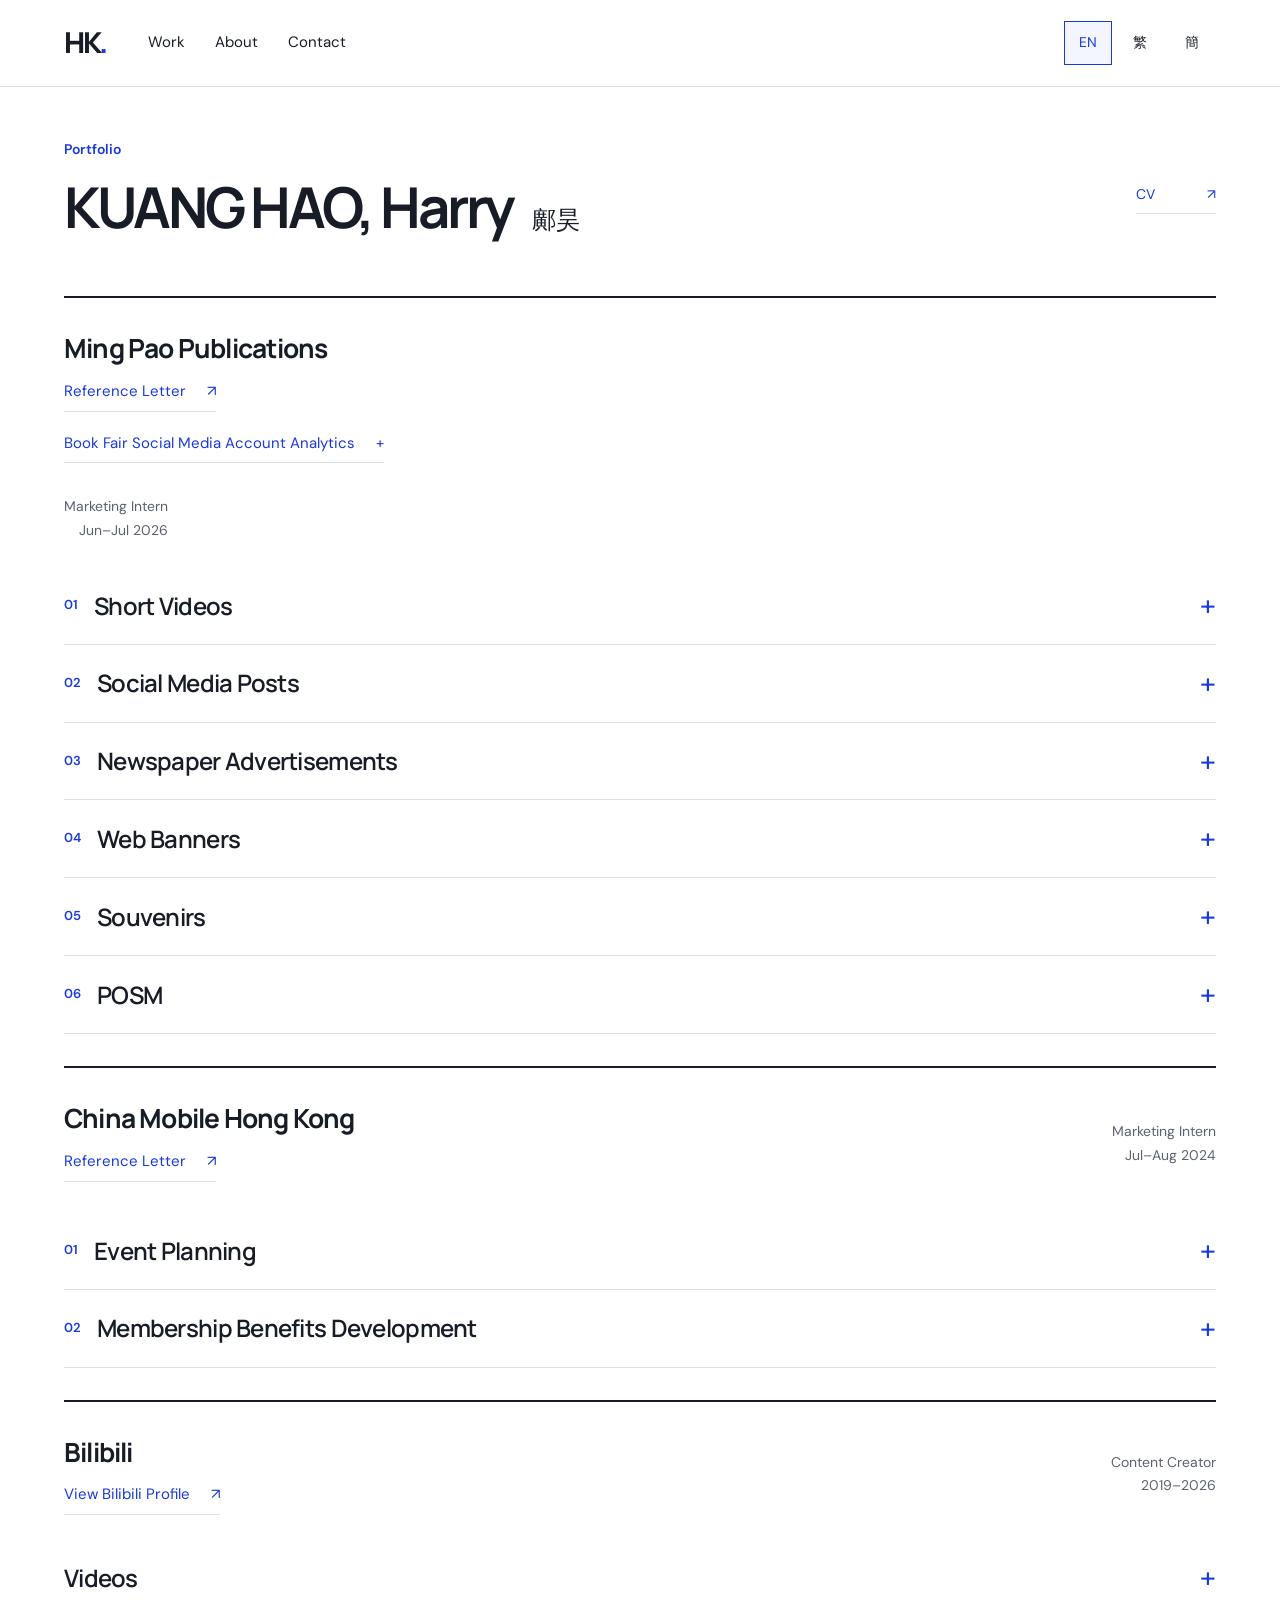
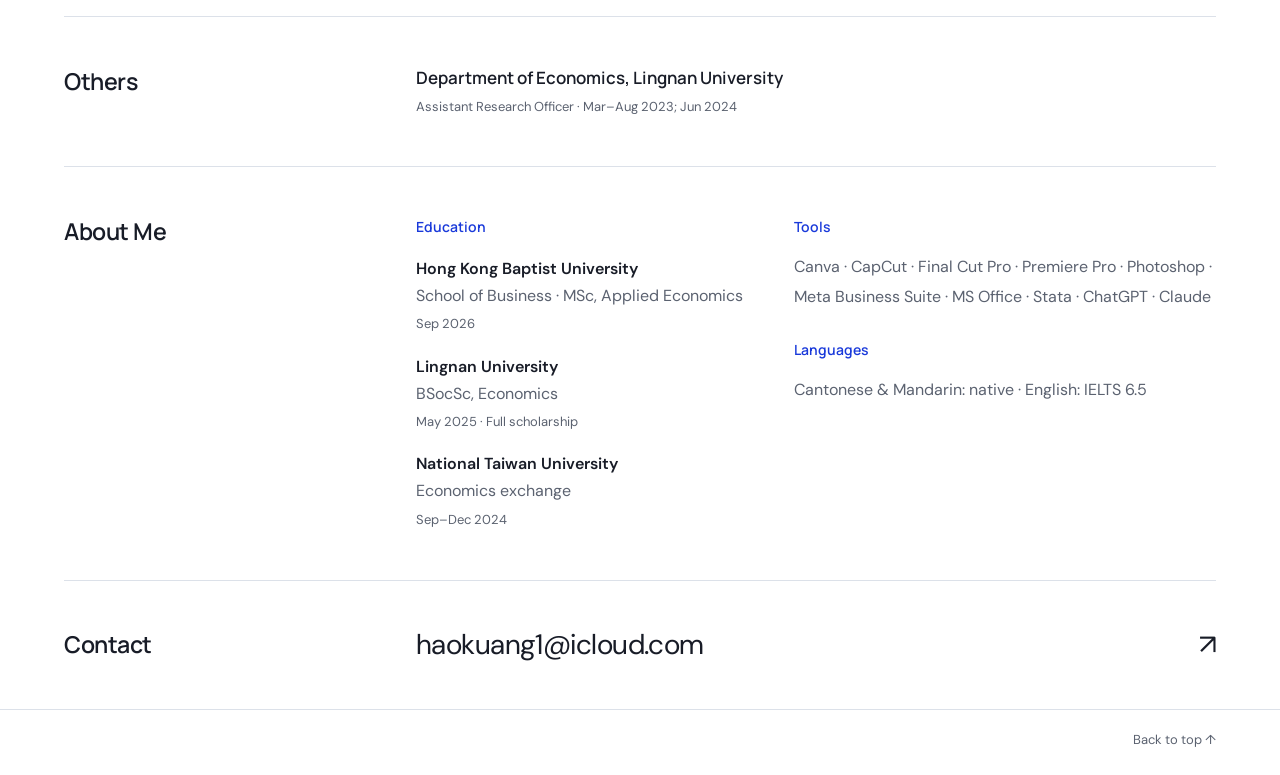
==== commit a564dbf6: "Optimize portfolio previews and animate disclosures" ====
--- a/index.html
+++ b/index.html
@@ -1,13 +1,13 @@
 <!doctype html><html lang="en"><head><meta charset="utf-8"><meta name="viewport" content="width=device-width,initial-scale=1"><title>KUANG HAO, Harry | Portfolio</title><meta name="description" content="Harry Kuang’s portfolio: short videos, social media posts, newspaper advertising, web banners and promotional merchandise coordination at Ming Pao Publications."><meta name="robots" content="noindex,nofollow"><meta name="theme-color" content="#1939da"><link rel="icon" href="assets/favicon.svg" type="image/svg+xml"><link rel="stylesheet" href="styles.css"><script src="site.js" defer></script></head><body><a class="skip-link" href="#main">Skip to content</a>
 <header class="site-header"><a class="wordmark" href="" aria-label="KUANG HAO, Harry">HK<span>.</span></a><nav aria-label="Main navigation"><a href="#work">Work</a><a href="#about">About</a><a href="#contact">Contact</a></nav><nav class="languages" aria-label="Language"><a href="" lang="en" hreflang="en" data-language-link aria-current="page">EN</a><a href="zh-hant/index.html" lang="zh-Hant" hreflang="zh-Hant" data-language-link >繁</a><a href="zh-hans/index.html" lang="zh-Hans" hreflang="zh-Hans" data-language-link >簡</a></nav></header>
 <main id="main"><section class="intro"><div><p class="eyebrow">Portfolio</p><h1>KUANG HAO, Harry<span>鄺昊</span></h1></div><div class="document-links"><a href="assets/harry-kuang-cv.pdf" target="_blank" rel="noopener">CV <span aria-hidden="true">↗</span></a></div></section>
-<section id="work" class="selected-work"><div class="project-heading"><div><h2>Ming Pao Publications</h2><div class="employer-links"><a class="recommendation-link" href="assets/harry-kuang-recommendation.pdf" target="_blank" rel="noopener">Reference Letter <span aria-hidden="true">↗</span></a><details class="account-analytics"><summary class="recommendation-link">Book Fair Social Media Account Analytics <span aria-hidden="true">+</span></summary><div class="analytics-gallery"><figure class="work-image "><a href="assets/video-evidence-5.png" target="_blank" rel="noopener" aria-label="Instagram Analytics · 15–21 Jul 2026 · Full image opens in a new tab"><img src="assets/video-evidence-5.png" alt="Instagram Analytics · 15–21 Jul 2026" width="2544" height="1796" loading="lazy" decoding="async"></a><figcaption><span>Instagram Analytics · 15–21 Jul 2026</span><a href="assets/video-evidence-5.png" target="_blank" rel="noopener">View full image <span aria-hidden="true">↗</span></a></figcaption></figure><figure class="work-image "><a href="assets/video-evidence-6.png" target="_blank" rel="noopener" aria-label="Facebook Analytics · 15–21 Jul 2026 · Full image opens in a new tab"><img src="assets/video-evidence-6.png" alt="Facebook Analytics · 15–21 Jul 2026" width="2520" height="1800" loading="lazy" decoding="async"></a><figcaption><span>Facebook Analytics · 15–21 Jul 2026</span><a href="assets/video-evidence-6.png" target="_blank" rel="noopener">View full image <span aria-hidden="true">↗</span></a></figcaption></figure></div></details></div></div><p class="project-meta">Marketing Intern<span>Jun–Jul 2026</span></p></div>
-<details id="videos" class="work-section"><summary class="work-toggle"><span class="work-heading-title"><span class="section-number">01</span><h3>Short Videos</h3></span><span class="toggle-mark" aria-hidden="true">+</span></summary><div class="work-body"><p class="work-role"><span class="role-label">My role</span>Scriptwriting and on-camera performance; editing with CapCut and Final Cut Pro, and publishing through Meta Business Suite. Each Book Fair short took approximately 30 minutes from filming to publishing.</p><div class="media-grid featured-grid"><article class="media-card featured-card"><div class="media-heading"><span class="media-type">REELS / 01</span><span class="instagram-label">Instagram</span></div><h4>POV:當老細叫我宣傳明報出版社攤位</h4><details open class="instagram-preview" data-media-url="https://www.instagram.com/p/Day_UALFGON/" data-preview-title="POV:當老細叫我宣傳明報出版社攤位 · Instagram"><summary>Load Instagram preview <span aria-hidden="true">+</span></summary><div class="embed-slot"></div><p class="preview-help">Preview unavailable? Open the original on Instagram.</p></details><a class="media-link" href="https://www.instagram.com/p/Day_UALFGON/" target="_blank" rel="noopener">Watch on Instagram <span aria-hidden="true">↗</span></a></article><article class="media-card featured-card"><div class="media-heading"><span class="media-type">REELS / 02</span><span class="instagram-label">Instagram</span></div><h4>POV：當老細鍾意咗上鏡宣傳 EP2</h4><details open class="instagram-preview" data-media-url="https://www.instagram.com/reel/Da7lSFUlX2M/" data-preview-title="POV：當老細鍾意咗上鏡宣傳 EP2 · Instagram"><summary>Load Instagram preview <span aria-hidden="true">+</span></summary><div class="embed-slot"></div><p class="preview-help">Preview unavailable? Open the original on Instagram.</p></details><a class="media-link" href="https://www.instagram.com/reel/Da7lSFUlX2M/" target="_blank" rel="noopener">Watch on Instagram <span aria-hidden="true">↗</span></a></article></div><details class="more-videos"><summary>More <span>04 <span aria-hidden="true">+</span></span></summary><div class="video-links"><a href="https://www.instagram.com/reel/Da1oa47iG-D/" target="_blank" rel="noopener"><span>老細鍾意咗上鏡宣傳</span><span aria-hidden="true">↗</span></a><a href="https://www.instagram.com/reel/Da-CCahTH-Q/" target="_blank" rel="noopener"><span>老細鍾意咗上鏡宣傳 EP3</span><span aria-hidden="true">↗</span></a><a href="https://www.instagram.com/reel/DbCXE8LDy8h/" target="_blank" rel="noopener"><span>書展最後一日</span><span aria-hidden="true">↗</span></a><a href="https://www.instagram.com/reel/Da_2AyOidZS/" target="_blank" rel="noopener"><span>書展Day6:明報攤位歡迎你</span><span aria-hidden="true">↗</span></a></div></details><details class="more-videos evidence"><summary>Project Screenshots <span aria-hidden="true">+</span></summary><div class="evidence-gallery"><figure class="work-image "><a href="assets/video-evidence-1.png" target="_blank" rel="noopener" aria-label="Editing Project · 01 · Full image opens in a new tab"><img src="assets/video-evidence-1.png" alt="Editing Project · 01" width="3184" height="1986" loading="lazy" decoding="async"></a><figcaption><span>Editing Project · 01</span><a href="assets/video-evidence-1.png" target="_blank" rel="noopener">View full image <span aria-hidden="true">↗</span></a></figcaption></figure><figure class="work-image "><a href="assets/video-evidence-2.png" target="_blank" rel="noopener" aria-label="Editing Project · 02 · Full image opens in a new tab"><img src="assets/video-evidence-2.png" alt="Editing Project · 02" width="3178" height="1992" loading="lazy" decoding="async"></a><figcaption><span>Editing Project · 02</span><a href="assets/video-evidence-2.png" target="_blank" rel="noopener">View full image <span aria-hidden="true">↗</span></a></figcaption></figure><figure class="work-image "><a href="assets/video-evidence-3.png" target="_blank" rel="noopener" aria-label="Editing Project · 03 · Full image opens in a new tab"><img src="assets/video-evidence-3.png" alt="Editing Project · 03" width="3194" height="2008" loading="lazy" decoding="async"></a><figcaption><span>Editing Project · 03</span><a href="assets/video-evidence-3.png" target="_blank" rel="noopener">View full image <span aria-hidden="true">↗</span></a></figcaption></figure><figure class="work-image "><a href="assets/video-evidence-4.png" target="_blank" rel="noopener" aria-label="Editing Project · 04 · Full image opens in a new tab"><img src="assets/video-evidence-4.png" alt="Editing Project · 04" width="3248" height="2006" loading="lazy" decoding="async"></a><figcaption><span>Editing Project · 04</span><a href="assets/video-evidence-4.png" target="_blank" rel="noopener">View full image <span aria-hidden="true">↗</span></a></figcaption></figure></div></details></div></details>
-<details id="social" class="work-section"><summary class="work-toggle"><span class="work-heading-title"><span class="section-number">02</span><h3>Social Media Posts</h3></span><span class="toggle-mark" aria-hidden="true">+</span></summary><div class="work-body"><p class="work-role"><span class="role-label">My role</span>Canva design, copywriting, scheduling and publishing through Meta Business Suite.</p><div class="media-grid post-grid"><article class="media-card "><div class="media-heading"><span class="media-type">POST / 01</span><span class="instagram-label">Instagram</span></div><h4>2026 Hong Kong Book Fair Promotion</h4><details open class="instagram-preview" data-media-url="https://www.instagram.com/p/DanMdPYDUCZ/" data-preview-title="2026 Hong Kong Book Fair Promotion · Instagram"><summary>Load Instagram preview <span aria-hidden="true">+</span></summary><div class="embed-slot"></div><p class="preview-help">Preview unavailable? Open the original on Instagram.</p></details><a class="media-link" href="https://www.instagram.com/p/DanMdPYDUCZ/" target="_blank" rel="noopener">View on Instagram <span aria-hidden="true">↗</span></a></article><article class="media-card "><div class="media-heading"><span class="media-type">POST / 02</span><span class="instagram-label">Instagram</span></div><h4>New Book Promotion: 《原振俠系列少年版07》</h4><details open class="instagram-preview" data-media-url="https://www.instagram.com/p/DaSpjcfjydP/" data-preview-title="New Book Promotion: 《原振俠系列少年版07》 · Instagram"><summary>Load Instagram preview <span aria-hidden="true">+</span></summary><div class="embed-slot"></div><p class="preview-help">Preview unavailable? Open the original on Instagram.</p></details><a class="media-link" href="https://www.instagram.com/p/DaSpjcfjydP/" target="_blank" rel="noopener">View on Instagram <span aria-hidden="true">↗</span></a></article><article class="media-card "><div class="media-heading"><span class="media-type">POST / 03</span><span class="instagram-label">Instagram</span></div><h4>New Book Promotion: 《迪迪的Diary4 浪漫一場》</h4><details open class="instagram-preview" data-media-url="https://www.instagram.com/p/DaVOgICCC4B/" data-preview-title="New Book Promotion: 《迪迪的Diary4 浪漫一場》 · Instagram"><summary>Load Instagram preview <span aria-hidden="true">+</span></summary><div class="embed-slot"></div><p class="preview-help">Preview unavailable? Open the original on Instagram.</p></details><a class="media-link" href="https://www.instagram.com/p/DaVOgICCC4B/" target="_blank" rel="noopener">View on Instagram <span aria-hidden="true">↗</span></a></article><article class="media-card "><div class="media-heading"><span class="media-type">POST / 04</span><span class="instagram-label">Instagram</span></div><h4>New Book Promotion: 《醫言有理》</h4><details open class="instagram-preview" data-media-url="https://www.instagram.com/p/DaaRFUDjQ9M/" data-preview-title="New Book Promotion: 《醫言有理》 · Instagram"><summary>Load Instagram preview <span aria-hidden="true">+</span></summary><div class="embed-slot"></div><p class="preview-help">Preview unavailable? Open the original on Instagram.</p></details><a class="media-link" href="https://www.instagram.com/p/DaaRFUDjQ9M/" target="_blank" rel="noopener">View on Instagram <span aria-hidden="true">↗</span></a></article><article class="media-card "><div class="media-heading"><span class="media-type">POST / 05</span><span class="instagram-label">Facebook</span></div><h4>Cultural Talk Promotion 1</h4><figure class="work-image "><a href="assets/facebook-cultural-talk.jpg" target="_blank" rel="noopener" aria-label="Cultural Talk Promotion 1 · Full image opens in a new tab"><img src="assets/facebook-cultural-talk.jpg" alt="Cultural Talk Promotion 1" width="1179" height="2157" loading="lazy" decoding="async"></a><figcaption><span>Cultural Talk Promotion 1</span><a href="assets/facebook-cultural-talk.jpg" target="_blank" rel="noopener">View full image <span aria-hidden="true">↗</span></a></figcaption></figure><a class="media-link" href="https://www.facebook.com/share/p/1K368RgWjb/" target="_blank" rel="noopener">View on Facebook <span aria-hidden="true">↗</span></a></article></div></div></details>
-<details id="print" class="work-section"><summary class="work-toggle"><span class="work-heading-title"><span class="section-number">03</span><h3>Newspaper Advertisements</h3></span><span class="toggle-mark" aria-hidden="true">+</span></summary><div class="work-body"><p class="work-role"><span class="role-label">My role</span>Copywriting, layout and advertising-date scheduling.</p><div class="print-grid"><figure class="work-image "><a href="assets/newspaper-cuson.jpg" target="_blank" rel="noopener" aria-label="《怪叔叔の網絡散步道》 · Full image opens in a new tab"><img src="assets/newspaper-cuson.jpg" alt="《怪叔叔の網絡散步道》" width="1279" height="2045" loading="lazy" decoding="async"></a><figcaption><span>《怪叔叔の網絡散步道》</span><a href="assets/newspaper-cuson.jpg" target="_blank" rel="noopener">View full image <span aria-hidden="true">↗</span></a></figcaption></figure><figure class="work-image "><a href="assets/newspaper-romance.jpg" target="_blank" rel="noopener" aria-label="《迪迪的Diary4 浪漫一場》 · Full image opens in a new tab"><img src="assets/newspaper-romance.jpg" alt="《迪迪的Diary4 浪漫一場》" width="1279" height="2040" loading="lazy" decoding="async"></a><figcaption><span>《迪迪的Diary4 浪漫一場》</span><a href="assets/newspaper-romance.jpg" target="_blank" rel="noopener">View full image <span aria-hidden="true">↗</span></a></figcaption></figure><figure class="work-image "><a href="assets/newspaper-medical.jpg" target="_blank" rel="noopener" aria-label="《醫言有理》 · Full image opens in a new tab"><img src="assets/newspaper-medical.jpg" alt="《醫言有理》" width="1279" height="2029" loading="lazy" decoding="async"></a><figcaption><span>《醫言有理》</span><a href="assets/newspaper-medical.jpg" target="_blank" rel="noopener">View full image <span aria-hidden="true">↗</span></a></figcaption></figure></div></div></details>
-<details id="banners" class="work-section"><summary class="work-toggle"><span class="work-heading-title"><span class="section-number">04</span><h3>Web Banners</h3></span><span class="toggle-mark" aria-hidden="true">+</span></summary><div class="work-body"><p class="work-role"><span class="role-label">My role</span>Banner design in Canva.</p><div class="banner-gallery"><figure class="work-image "><a href="assets/banner-book-fair.png" target="_blank" rel="noopener" aria-label="Hong Kong Book Fair 2026 · Full image opens in a new tab"><img src="assets/banner-book-fair.png" alt="Hong Kong Book Fair 2026" width="3024" height="846" loading="lazy" decoding="async"></a><figcaption><span>Hong Kong Book Fair 2026</span><a href="assets/banner-book-fair.png" target="_blank" rel="noopener">View full image <span aria-hidden="true">↗</span></a></figcaption></figure><figure class="work-image "><a href="assets/banner-yuen.png" target="_blank" rel="noopener" aria-label="《原振俠少年版》 · Full image opens in a new tab"><img src="assets/banner-yuen.png" alt="《原振俠少年版》" width="3076" height="900" loading="lazy" decoding="async"></a><figcaption><span>《原振俠少年版》</span><a href="assets/banner-yuen.png" target="_blank" rel="noopener">View full image <span aria-hidden="true">↗</span></a></figcaption></figure><figure class="work-image "><a href="assets/banner-cinema.png" target="_blank" rel="noopener" aria-label="《光影裏的永恆回憶》 Series · Full image opens in a new tab"><img src="assets/banner-cinema.png" alt="《光影裏的永恆回憶》 Series" width="3050" height="858" loading="lazy" decoding="async"></a><figcaption><span>《光影裏的永恆回憶》 Series</span><a href="assets/banner-cinema.png" target="_blank" rel="noopener">View full image <span aria-hidden="true">↗</span></a></figcaption></figure><figure class="work-image "><a href="assets/banner-wisely.png" target="_blank" rel="noopener" aria-label="《衛斯理少年版》 Series Promotion · Full image opens in a new tab"><img src="assets/banner-wisely.png" alt="《衛斯理少年版》 Series Promotion" width="3042" height="890" loading="lazy" decoding="async"></a><figcaption><span>《衛斯理少年版》 Series Promotion</span><a href="assets/banner-wisely.png" target="_blank" rel="noopener">View full image <span aria-hidden="true">↗</span></a></figcaption></figure></div></div></details>
-<details id="merchandise" class="work-section"><summary class="work-toggle"><span class="work-heading-title"><span class="section-number">05</span><h3>Souvenirs</h3></span><span class="toggle-mark" aria-hidden="true">+</span></summary><div class="work-body"><p class="work-role"><span class="role-label">My role</span>Participated in product-category discussions and ordering.</p><div class="merch-grid"><figure class="work-image folder-photo"><a href="assets/promotional-folders.jpg" target="_blank" rel="noopener" aria-label="Folders · Full image opens in a new tab"><img src="assets/promotional-folders.jpg" alt="Folders" width="4284" height="3904" loading="lazy" decoding="async"></a><figcaption><span>Folders</span><a href="assets/promotional-folders.jpg" target="_blank" rel="noopener">View full image <span aria-hidden="true">↗</span></a></figcaption></figure><div class="worksheet-gallery"><figure class="work-image "><a href="assets/order-sheet-01.jpg" target="_blank" rel="noopener" aria-label="Ordering Worksheet · 01 · Full image opens in a new tab"><img src="assets/order-sheet-01.jpg" alt="Ordering Worksheet · 01" width="2262" height="1294" loading="lazy" decoding="async"></a><figcaption><span>Ordering Worksheet · 01</span><a href="assets/order-sheet-01.jpg" target="_blank" rel="noopener">View full image <span aria-hidden="true">↗</span></a></figcaption></figure><figure class="work-image "><a href="assets/order-sheet-02.jpg" target="_blank" rel="noopener" aria-label="Ordering Worksheet · 02 · Full image opens in a new tab"><img src="assets/order-sheet-02.jpg" alt="Ordering Worksheet · 02" width="2268" height="1420" loading="lazy" decoding="async"></a><figcaption><span>Ordering Worksheet · 02</span><a href="assets/order-sheet-02.jpg" target="_blank" rel="noopener">View full image <span aria-hidden="true">↗</span></a></figcaption></figure></div></div></div></details><details id="posm" class="work-section"><summary class="work-toggle"><span class="work-heading-title"><span class="section-number">06</span><h3>POSM</h3></span><span class="toggle-mark" aria-hidden="true">+</span></summary><div class="work-body"><p class="work-role"><span class="role-label">My role</span>Creative concept development, copywriting and initial layout sketches.</p><div class="posm-gallery"><figure class="work-image "><a href="assets/posm-display-board.jpg" target="_blank" rel="noopener" aria-label="Display Board · Full image opens in a new tab"><img src="assets/posm-display-board.jpg" alt="Display Board" width="1453" height="1279" loading="lazy" decoding="async"></a><figcaption><span>Display Board</span><a href="assets/posm-display-board.jpg" target="_blank" rel="noopener">View full image <span aria-hidden="true">↗</span></a></figcaption></figure><figure class="work-image "><a href="assets/posm-overhead-banner.jpg" target="_blank" rel="noopener" aria-label="Overhead Banner · Full image opens in a new tab"><img src="assets/posm-overhead-banner.jpg" alt="Overhead Banner" width="2542" height="1279" loading="lazy" decoding="async"></a><figcaption><span>Overhead Banner</span><a href="assets/posm-overhead-banner.jpg" target="_blank" rel="noopener">View full image <span aria-hidden="true">↗</span></a></figcaption></figure><figure class="work-image "><a href="assets/posm-information-board.jpg" target="_blank" rel="noopener" aria-label="Information Board · Full image opens in a new tab"><img src="assets/posm-information-board.jpg" alt="Information Board" width="1279" height="1416" loading="lazy" decoding="async"></a><figcaption><span>Information Board</span><a href="assets/posm-information-board.jpg" target="_blank" rel="noopener">View full image <span aria-hidden="true">↗</span></a></figcaption></figure><figure class="work-image "><a href="assets/posm-book-display.jpg" target="_blank" rel="noopener" aria-label="Book Display · Full image opens in a new tab"><img src="assets/posm-book-display.jpg" alt="Book Display" width="1279" height="1706" loading="lazy" decoding="async"></a><figcaption><span>Book Display</span><a href="assets/posm-book-display.jpg" target="_blank" rel="noopener">View full image <span aria-hidden="true">↗</span></a></figcaption></figure><figure class="work-image "><a href="assets/posm-booth-signage.jpg" target="_blank" rel="noopener" aria-label="Booth Signage · Full image opens in a new tab"><img src="assets/posm-booth-signage.jpg" alt="Booth Signage" width="715" height="1272" loading="lazy" decoding="async"></a><figcaption><span>Booth Signage</span><a href="assets/posm-booth-signage.jpg" target="_blank" rel="noopener">View full image <span aria-hidden="true">↗</span></a></figcaption></figure></div></div></details></section>
-<section id="cmhk" class="selected-work employer-section"><div class="project-heading"><div><h2>China Mobile Hong Kong</h2><a class="recommendation-link" href="assets/harry-kuang-cmhk-recommendation.pdf" target="_blank" rel="noopener">Reference Letter <span aria-hidden="true">↗</span></a></div><p class="project-meta">Marketing Intern<span>Jul–Aug 2024</span></p></div><details id="cmhk-events" class="work-section"><summary class="work-toggle"><span class="work-heading-title"><span class="section-number">01</span><h3>Event Planning</h3></span><span class="toggle-mark" aria-hidden="true">+</span></summary><div class="work-body"><p class="work-role"><span class="role-label">My role</span>Planned event programmes, prepared materials, invited guests, booked venues and supported event execution.</p><div class="posm-gallery"><figure class="work-image "><a href="assets/cmhk-event-1.jpg" target="_blank" rel="noopener" aria-label="Author Talk · Full image opens in a new tab"><img src="assets/cmhk-event-1.jpg" alt="Author Talk" width="6633" height="4422" loading="lazy" decoding="async"></a><figcaption><span>Author Talk</span><a href="assets/cmhk-event-1.jpg" target="_blank" rel="noopener">View full image <span aria-hidden="true">↗</span></a></figcaption></figure><figure class="work-image "><a href="assets/cmhk-event-2.jpg" target="_blank" rel="noopener" aria-label="Member Event · Full image opens in a new tab"><img src="assets/cmhk-event-2.jpg" alt="Member Event" width="6720" height="4480" loading="lazy" decoding="async"></a><figcaption><span>Member Event</span><a href="assets/cmhk-event-2.jpg" target="_blank" rel="noopener">View full image <span aria-hidden="true">↗</span></a></figcaption></figure><figure class="work-image "><a href="assets/cmhk-event-3.png" target="_blank" rel="noopener" aria-label="Samsung Experience Event · Full image opens in a new tab"><img src="assets/cmhk-event-3.png" alt="Samsung Experience Event" width="800" height="1000" loading="lazy" decoding="async"></a><figcaption><span>Samsung Experience Event</span><a href="assets/cmhk-event-3.png" target="_blank" rel="noopener">View full image <span aria-hidden="true">↗</span></a></figcaption></figure><figure class="work-image "><a href="assets/cmhk-event-4.png" target="_blank" rel="noopener" aria-label="Event Offer Materials · Full image opens in a new tab"><img src="assets/cmhk-event-4.png" alt="Event Offer Materials" width="2342" height="1318" loading="lazy" decoding="async"></a><figcaption><span>Event Offer Materials</span><a href="assets/cmhk-event-4.png" target="_blank" rel="noopener">View full image <span aria-hidden="true">↗</span></a></figcaption></figure></div></div></details><details id="cmhk-benefits" class="work-section"><summary class="work-toggle"><span class="work-heading-title"><span class="section-number">02</span><h3>Membership Benefits Development</h3></span><span class="toggle-mark" aria-hidden="true">+</span></summary><div class="work-body"><p class="work-role"><span class="role-label">My role</span>Conducted user research, collected data, held preliminary discussions with external corporate clients, and drafted membership benefit rules and customer service documentation.</p><div class="posm-gallery"><figure class="work-image "><a href="assets/cmhk-benefits-1.jpg" target="_blank" rel="noopener" aria-label="Member Benefits Page · Full image opens in a new tab"><img src="assets/cmhk-benefits-1.jpg" alt="Member Benefits Page" width="1080" height="2341" loading="lazy" decoding="async"></a><figcaption><span>Member Benefits Page</span><a href="assets/cmhk-benefits-1.jpg" target="_blank" rel="noopener">View full image <span aria-hidden="true">↗</span></a></figcaption></figure><figure class="work-image "><a href="assets/cmhk-benefits-2.png" target="_blank" rel="noopener" aria-label="Member Benefit Rules · Full image opens in a new tab"><img src="assets/cmhk-benefits-2.png" alt="Member Benefit Rules" width="1878" height="1584" loading="lazy" decoding="async"></a><figcaption><span>Member Benefit Rules</span><a href="assets/cmhk-benefits-2.png" target="_blank" rel="noopener">View full image <span aria-hidden="true">↗</span></a></figcaption></figure></div></div></details></section>
+<section id="work" class="selected-work"><div class="project-heading"><div><h2>Ming Pao Publications</h2><div class="employer-links"><a class="recommendation-link" href="assets/harry-kuang-recommendation.pdf" target="_blank" rel="noopener">Reference Letter <span aria-hidden="true">↗</span></a><details class="account-analytics"><summary class="recommendation-link">Book Fair Social Media Account Analytics <span aria-hidden="true">+</span></summary><div class="analytics-gallery"><figure class="work-image "><a href="assets/video-evidence-5.png" target="_blank" rel="noopener" aria-label="Instagram Analytics · 15–21 Jul 2026 · Full image opens in a new tab"><img srcset="assets/previews/video-evidence-5-480.webp 480w, assets/previews/video-evidence-5-960.webp 960w, assets/previews/video-evidence-5-1440.webp 1440w" sizes="auto, (max-width: 700px) 88vw, (max-width: 1320px) 90vw, 1188px" src="assets/previews/video-evidence-5-960.webp" alt="Instagram Analytics · 15–21 Jul 2026" width="2544" height="1796" loading="lazy" decoding="async"></a><figcaption><span>Instagram Analytics · 15–21 Jul 2026</span><a href="assets/video-evidence-5.png" target="_blank" rel="noopener">View full image <span aria-hidden="true">↗</span></a></figcaption></figure><figure class="work-image "><a href="assets/video-evidence-6.png" target="_blank" rel="noopener" aria-label="Facebook Analytics · 15–21 Jul 2026 · Full image opens in a new tab"><img srcset="assets/previews/video-evidence-6-480.webp 480w, assets/previews/video-evidence-6-960.webp 960w, assets/previews/video-evidence-6-1440.webp 1440w" sizes="auto, (max-width: 700px) 88vw, (max-width: 1320px) 90vw, 1188px" src="assets/previews/video-evidence-6-960.webp" alt="Facebook Analytics · 15–21 Jul 2026" width="2520" height="1800" loading="lazy" decoding="async"></a><figcaption><span>Facebook Analytics · 15–21 Jul 2026</span><a href="assets/video-evidence-6.png" target="_blank" rel="noopener">View full image <span aria-hidden="true">↗</span></a></figcaption></figure></div></details></div></div><p class="project-meta">Marketing Intern<span>Jun–Jul 2026</span></p></div>
+<details id="videos" class="work-section"><summary class="work-toggle"><span class="work-heading-title"><span class="section-number">01</span><h3>Short Videos</h3></span><span class="toggle-mark" aria-hidden="true">+</span></summary><div class="work-body"><p class="work-role"><span class="role-label">My role</span>Scriptwriting and on-camera performance; editing with CapCut and Final Cut Pro, and publishing through Meta Business Suite. Each Book Fair short took approximately 30 minutes from filming to publishing.</p><div class="media-grid featured-grid"><article class="media-card featured-card"><div class="media-heading"><span class="media-type">REELS / 01</span><span class="instagram-label">Instagram</span></div><h4>POV:當老細叫我宣傳明報出版社攤位</h4><details open class="instagram-preview" data-media-url="https://www.instagram.com/p/Day_UALFGON/" data-preview-title="POV:當老細叫我宣傳明報出版社攤位 · Instagram"><summary>Load Instagram preview <span aria-hidden="true">+</span></summary><div class="embed-slot"></div><p class="preview-help">Preview unavailable? Open the original on Instagram.</p></details><a class="media-link" href="https://www.instagram.com/p/Day_UALFGON/" target="_blank" rel="noopener">Watch on Instagram <span aria-hidden="true">↗</span></a></article><article class="media-card featured-card"><div class="media-heading"><span class="media-type">REELS / 02</span><span class="instagram-label">Instagram</span></div><h4>POV：當老細鍾意咗上鏡宣傳 EP2</h4><details open class="instagram-preview" data-media-url="https://www.instagram.com/reel/Da7lSFUlX2M/" data-preview-title="POV：當老細鍾意咗上鏡宣傳 EP2 · Instagram"><summary>Load Instagram preview <span aria-hidden="true">+</span></summary><div class="embed-slot"></div><p class="preview-help">Preview unavailable? Open the original on Instagram.</p></details><a class="media-link" href="https://www.instagram.com/reel/Da7lSFUlX2M/" target="_blank" rel="noopener">Watch on Instagram <span aria-hidden="true">↗</span></a></article></div><details class="more-videos"><summary>More <span>04 <span aria-hidden="true">+</span></span></summary><div class="video-links"><a href="https://www.instagram.com/reel/Da1oa47iG-D/" target="_blank" rel="noopener"><span>老細鍾意咗上鏡宣傳</span><span aria-hidden="true">↗</span></a><a href="https://www.instagram.com/reel/Da-CCahTH-Q/" target="_blank" rel="noopener"><span>老細鍾意咗上鏡宣傳 EP3</span><span aria-hidden="true">↗</span></a><a href="https://www.instagram.com/reel/DbCXE8LDy8h/" target="_blank" rel="noopener"><span>書展最後一日</span><span aria-hidden="true">↗</span></a><a href="https://www.instagram.com/reel/Da_2AyOidZS/" target="_blank" rel="noopener"><span>書展Day6:明報攤位歡迎你</span><span aria-hidden="true">↗</span></a></div></details><details class="more-videos evidence"><summary>Project Screenshots <span aria-hidden="true">+</span></summary><div class="evidence-gallery"><figure class="work-image "><a href="assets/video-evidence-1.png" target="_blank" rel="noopener" aria-label="Editing Project · 01 · Full image opens in a new tab"><img srcset="assets/previews/video-evidence-1-480.webp 480w, assets/previews/video-evidence-1-960.webp 960w, assets/previews/video-evidence-1-1440.webp 1440w" sizes="auto, (max-width: 700px) 88vw, (max-width: 1320px) 90vw, 1188px" src="assets/previews/video-evidence-1-960.webp" alt="Editing Project · 01" width="3184" height="1986" loading="lazy" decoding="async"></a><figcaption><span>Editing Project · 01</span><a href="assets/video-evidence-1.png" target="_blank" rel="noopener">View full image <span aria-hidden="true">↗</span></a></figcaption></figure><figure class="work-image "><a href="assets/video-evidence-2.png" target="_blank" rel="noopener" aria-label="Editing Project · 02 · Full image opens in a new tab"><img srcset="assets/previews/video-evidence-2-480.webp 480w, assets/previews/video-evidence-2-960.webp 960w, assets/previews/video-evidence-2-1440.webp 1440w" sizes="auto, (max-width: 700px) 88vw, (max-width: 1320px) 90vw, 1188px" src="assets/previews/video-evidence-2-960.webp" alt="Editing Project · 02" width="3178" height="1992" loading="lazy" decoding="async"></a><figcaption><span>Editing Project · 02</span><a href="assets/video-evidence-2.png" target="_blank" rel="noopener">View full image <span aria-hidden="true">↗</span></a></figcaption></figure><figure class="work-image "><a href="assets/video-evidence-3.png" target="_blank" rel="noopener" aria-label="Editing Project · 03 · Full image opens in a new tab"><img srcset="assets/previews/video-evidence-3-480.webp 480w, assets/previews/video-evidence-3-960.webp 960w, assets/previews/video-evidence-3-1440.webp 1440w" sizes="auto, (max-width: 700px) 88vw, (max-width: 1320px) 90vw, 1188px" src="assets/previews/video-evidence-3-960.webp" alt="Editing Project · 03" width="3194" height="2008" loading="lazy" decoding="async"></a><figcaption><span>Editing Project · 03</span><a href="assets/video-evidence-3.png" target="_blank" rel="noopener">View full image <span aria-hidden="true">↗</span></a></figcaption></figure><figure class="work-image "><a href="assets/video-evidence-4.png" target="_blank" rel="noopener" aria-label="Editing Project · 04 · Full image opens in a new tab"><img srcset="assets/previews/video-evidence-4-480.webp 480w, assets/previews/video-evidence-4-960.webp 960w, assets/previews/video-evidence-4-1440.webp 1440w" sizes="auto, (max-width: 700px) 88vw, (max-width: 1320px) 90vw, 1188px" src="assets/previews/video-evidence-4-960.webp" alt="Editing Project · 04" width="3248" height="2006" loading="lazy" decoding="async"></a><figcaption><span>Editing Project · 04</span><a href="assets/video-evidence-4.png" target="_blank" rel="noopener">View full image <span aria-hidden="true">↗</span></a></figcaption></figure></div></details></div></details>
+<details id="social" class="work-section"><summary class="work-toggle"><span class="work-heading-title"><span class="section-number">02</span><h3>Social Media Posts</h3></span><span class="toggle-mark" aria-hidden="true">+</span></summary><div class="work-body"><p class="work-role"><span class="role-label">My role</span>Canva design, copywriting, scheduling and publishing through Meta Business Suite.</p><div class="media-grid post-grid"><article class="media-card "><div class="media-heading"><span class="media-type">POST / 01</span><span class="instagram-label">Instagram</span></div><h4>2026 Hong Kong Book Fair Promotion</h4><details open class="instagram-preview" data-media-url="https://www.instagram.com/p/DanMdPYDUCZ/" data-preview-title="2026 Hong Kong Book Fair Promotion · Instagram"><summary>Load Instagram preview <span aria-hidden="true">+</span></summary><div class="embed-slot"></div><p class="preview-help">Preview unavailable? Open the original on Instagram.</p></details><a class="media-link" href="https://www.instagram.com/p/DanMdPYDUCZ/" target="_blank" rel="noopener">View on Instagram <span aria-hidden="true">↗</span></a></article><article class="media-card "><div class="media-heading"><span class="media-type">POST / 02</span><span class="instagram-label">Instagram</span></div><h4>New Book Promotion: 《原振俠系列少年版07》</h4><details open class="instagram-preview" data-media-url="https://www.instagram.com/p/DaSpjcfjydP/" data-preview-title="New Book Promotion: 《原振俠系列少年版07》 · Instagram"><summary>Load Instagram preview <span aria-hidden="true">+</span></summary><div class="embed-slot"></div><p class="preview-help">Preview unavailable? Open the original on Instagram.</p></details><a class="media-link" href="https://www.instagram.com/p/DaSpjcfjydP/" target="_blank" rel="noopener">View on Instagram <span aria-hidden="true">↗</span></a></article><article class="media-card "><div class="media-heading"><span class="media-type">POST / 03</span><span class="instagram-label">Instagram</span></div><h4>New Book Promotion: 《迪迪的Diary4 浪漫一場》</h4><details open class="instagram-preview" data-media-url="https://www.instagram.com/p/DaVOgICCC4B/" data-preview-title="New Book Promotion: 《迪迪的Diary4 浪漫一場》 · Instagram"><summary>Load Instagram preview <span aria-hidden="true">+</span></summary><div class="embed-slot"></div><p class="preview-help">Preview unavailable? Open the original on Instagram.</p></details><a class="media-link" href="https://www.instagram.com/p/DaVOgICCC4B/" target="_blank" rel="noopener">View on Instagram <span aria-hidden="true">↗</span></a></article><article class="media-card "><div class="media-heading"><span class="media-type">POST / 04</span><span class="instagram-label">Instagram</span></div><h4>New Book Promotion: 《醫言有理》</h4><details open class="instagram-preview" data-media-url="https://www.instagram.com/p/DaaRFUDjQ9M/" data-preview-title="New Book Promotion: 《醫言有理》 · Instagram"><summary>Load Instagram preview <span aria-hidden="true">+</span></summary><div class="embed-slot"></div><p class="preview-help">Preview unavailable? Open the original on Instagram.</p></details><a class="media-link" href="https://www.instagram.com/p/DaaRFUDjQ9M/" target="_blank" rel="noopener">View on Instagram <span aria-hidden="true">↗</span></a></article><article class="media-card "><div class="media-heading"><span class="media-type">POST / 05</span><span class="instagram-label">Facebook</span></div><h4>Cultural Talk Promotion 1</h4><figure class="work-image "><a href="assets/facebook-cultural-talk.jpg" target="_blank" rel="noopener" aria-label="Cultural Talk Promotion 1 · Full image opens in a new tab"><img srcset="assets/previews/facebook-cultural-talk-480.webp 480w, assets/previews/facebook-cultural-talk-960.webp 960w, assets/previews/facebook-cultural-talk-1179.webp 1179w" sizes="auto, (max-width: 700px) 88vw, (max-width: 1320px) 90vw, 1188px" src="assets/previews/facebook-cultural-talk-960.webp" alt="Cultural Talk Promotion 1" width="1179" height="2157" loading="lazy" decoding="async"></a><figcaption><span>Cultural Talk Promotion 1</span><a href="assets/facebook-cultural-talk.jpg" target="_blank" rel="noopener">View full image <span aria-hidden="true">↗</span></a></figcaption></figure><a class="media-link" href="https://www.facebook.com/share/p/1K368RgWjb/" target="_blank" rel="noopener">View on Facebook <span aria-hidden="true">↗</span></a></article></div></div></details>
+<details id="print" class="work-section"><summary class="work-toggle"><span class="work-heading-title"><span class="section-number">03</span><h3>Newspaper Advertisements</h3></span><span class="toggle-mark" aria-hidden="true">+</span></summary><div class="work-body"><p class="work-role"><span class="role-label">My role</span>Copywriting, layout and advertising-date scheduling.</p><div class="print-grid"><figure class="work-image "><a href="assets/newspaper-cuson.jpg" target="_blank" rel="noopener" aria-label="《怪叔叔の網絡散步道》 · Full image opens in a new tab"><img srcset="assets/previews/newspaper-cuson-480.webp 480w, assets/previews/newspaper-cuson-960.webp 960w, assets/previews/newspaper-cuson-1279.webp 1279w" sizes="auto, (max-width: 700px) 88vw, (max-width: 1320px) 90vw, 1188px" src="assets/previews/newspaper-cuson-960.webp" alt="《怪叔叔の網絡散步道》" width="1279" height="2045" loading="lazy" decoding="async"></a><figcaption><span>《怪叔叔の網絡散步道》</span><a href="assets/newspaper-cuson.jpg" target="_blank" rel="noopener">View full image <span aria-hidden="true">↗</span></a></figcaption></figure><figure class="work-image "><a href="assets/newspaper-romance.jpg" target="_blank" rel="noopener" aria-label="《迪迪的Diary4 浪漫一場》 · Full image opens in a new tab"><img srcset="assets/previews/newspaper-romance-480.webp 480w, assets/previews/newspaper-romance-960.webp 960w, assets/previews/newspaper-romance-1279.webp 1279w" sizes="auto, (max-width: 700px) 88vw, (max-width: 1320px) 90vw, 1188px" src="assets/previews/newspaper-romance-960.webp" alt="《迪迪的Diary4 浪漫一場》" width="1279" height="2040" loading="lazy" decoding="async"></a><figcaption><span>《迪迪的Diary4 浪漫一場》</span><a href="assets/newspaper-romance.jpg" target="_blank" rel="noopener">View full image <span aria-hidden="true">↗</span></a></figcaption></figure><figure class="work-image "><a href="assets/newspaper-medical.jpg" target="_blank" rel="noopener" aria-label="《醫言有理》 · Full image opens in a new tab"><img srcset="assets/previews/newspaper-medical-480.webp 480w, assets/previews/newspaper-medical-960.webp 960w, assets/previews/newspaper-medical-1279.webp 1279w" sizes="auto, (max-width: 700px) 88vw, (max-width: 1320px) 90vw, 1188px" src="assets/previews/newspaper-medical-960.webp" alt="《醫言有理》" width="1279" height="2029" loading="lazy" decoding="async"></a><figcaption><span>《醫言有理》</span><a href="assets/newspaper-medical.jpg" target="_blank" rel="noopener">View full image <span aria-hidden="true">↗</span></a></figcaption></figure></div></div></details>
+<details id="banners" class="work-section"><summary class="work-toggle"><span class="work-heading-title"><span class="section-number">04</span><h3>Web Banners</h3></span><span class="toggle-mark" aria-hidden="true">+</span></summary><div class="work-body"><p class="work-role"><span class="role-label">My role</span>Banner design in Canva.</p><div class="banner-gallery"><figure class="work-image "><a href="assets/banner-book-fair.png" target="_blank" rel="noopener" aria-label="Hong Kong Book Fair 2026 · Full image opens in a new tab"><img srcset="assets/previews/banner-book-fair-480.webp 480w, assets/previews/banner-book-fair-960.webp 960w, assets/previews/banner-book-fair-1440.webp 1440w" sizes="auto, (max-width: 700px) 88vw, (max-width: 1320px) 90vw, 1188px" src="assets/previews/banner-book-fair-960.webp" alt="Hong Kong Book Fair 2026" width="3024" height="846" loading="lazy" decoding="async"></a><figcaption><span>Hong Kong Book Fair 2026</span><a href="assets/banner-book-fair.png" target="_blank" rel="noopener">View full image <span aria-hidden="true">↗</span></a></figcaption></figure><figure class="work-image "><a href="assets/banner-yuen.png" target="_blank" rel="noopener" aria-label="《原振俠少年版》 · Full image opens in a new tab"><img srcset="assets/previews/banner-yuen-480.webp 480w, assets/previews/banner-yuen-960.webp 960w, assets/previews/banner-yuen-1440.webp 1440w" sizes="auto, (max-width: 700px) 88vw, (max-width: 1320px) 90vw, 1188px" src="assets/previews/banner-yuen-960.webp" alt="《原振俠少年版》" width="3076" height="900" loading="lazy" decoding="async"></a><figcaption><span>《原振俠少年版》</span><a href="assets/banner-yuen.png" target="_blank" rel="noopener">View full image <span aria-hidden="true">↗</span></a></figcaption></figure><figure class="work-image "><a href="assets/banner-cinema.png" target="_blank" rel="noopener" aria-label="《光影裏的永恆回憶》 Series · Full image opens in a new tab"><img srcset="assets/previews/banner-cinema-480.webp 480w, assets/previews/banner-cinema-960.webp 960w, assets/previews/banner-cinema-1440.webp 1440w" sizes="auto, (max-width: 700px) 88vw, (max-width: 1320px) 90vw, 1188px" src="assets/previews/banner-cinema-960.webp" alt="《光影裏的永恆回憶》 Series" width="3050" height="858" loading="lazy" decoding="async"></a><figcaption><span>《光影裏的永恆回憶》 Series</span><a href="assets/banner-cinema.png" target="_blank" rel="noopener">View full image <span aria-hidden="true">↗</span></a></figcaption></figure><figure class="work-image "><a href="assets/banner-wisely.png" target="_blank" rel="noopener" aria-label="《衛斯理少年版》 Series Promotion · Full image opens in a new tab"><img srcset="assets/previews/banner-wisely-480.webp 480w, assets/previews/banner-wisely-960.webp 960w, assets/previews/banner-wisely-1440.webp 1440w" sizes="auto, (max-width: 700px) 88vw, (max-width: 1320px) 90vw, 1188px" src="assets/previews/banner-wisely-960.webp" alt="《衛斯理少年版》 Series Promotion" width="3042" height="890" loading="lazy" decoding="async"></a><figcaption><span>《衛斯理少年版》 Series Promotion</span><a href="assets/banner-wisely.png" target="_blank" rel="noopener">View full image <span aria-hidden="true">↗</span></a></figcaption></figure></div></div></details>
+<details id="merchandise" class="work-section"><summary class="work-toggle"><span class="work-heading-title"><span class="section-number">05</span><h3>Souvenirs</h3></span><span class="toggle-mark" aria-hidden="true">+</span></summary><div class="work-body"><p class="work-role"><span class="role-label">My role</span>Participated in product-category discussions and ordering.</p><div class="merch-grid"><figure class="work-image folder-photo"><a href="assets/promotional-folders.jpg" target="_blank" rel="noopener" aria-label="Folders · Full image opens in a new tab"><img srcset="assets/previews/promotional-folders-480.webp 480w, assets/previews/promotional-folders-960.webp 960w, assets/previews/promotional-folders-1440.webp 1440w" sizes="auto, (max-width: 700px) 88vw, (max-width: 1320px) 90vw, 1188px" src="assets/previews/promotional-folders-960.webp" alt="Folders" width="4284" height="3904" loading="lazy" decoding="async"></a><figcaption><span>Folders</span><a href="assets/promotional-folders.jpg" target="_blank" rel="noopener">View full image <span aria-hidden="true">↗</span></a></figcaption></figure><div class="worksheet-gallery"><figure class="work-image "><a href="assets/order-sheet-01.jpg" target="_blank" rel="noopener" aria-label="Ordering Worksheet · 01 · Full image opens in a new tab"><img srcset="assets/previews/order-sheet-01-480.webp 480w, assets/previews/order-sheet-01-960.webp 960w, assets/previews/order-sheet-01-1440.webp 1440w" sizes="auto, (max-width: 700px) 88vw, (max-width: 1320px) 90vw, 1188px" src="assets/previews/order-sheet-01-960.webp" alt="Ordering Worksheet · 01" width="2262" height="1294" loading="lazy" decoding="async"></a><figcaption><span>Ordering Worksheet · 01</span><a href="assets/order-sheet-01.jpg" target="_blank" rel="noopener">View full image <span aria-hidden="true">↗</span></a></figcaption></figure><figure class="work-image "><a href="assets/order-sheet-02.jpg" target="_blank" rel="noopener" aria-label="Ordering Worksheet · 02 · Full image opens in a new tab"><img srcset="assets/previews/order-sheet-02-480.webp 480w, assets/previews/order-sheet-02-960.webp 960w, assets/previews/order-sheet-02-1440.webp 1440w" sizes="auto, (max-width: 700px) 88vw, (max-width: 1320px) 90vw, 1188px" src="assets/previews/order-sheet-02-960.webp" alt="Ordering Worksheet · 02" width="2268" height="1420" loading="lazy" decoding="async"></a><figcaption><span>Ordering Worksheet · 02</span><a href="assets/order-sheet-02.jpg" target="_blank" rel="noopener">View full image <span aria-hidden="true">↗</span></a></figcaption></figure></div></div></div></details><details id="posm" class="work-section"><summary class="work-toggle"><span class="work-heading-title"><span class="section-number">06</span><h3>POSM</h3></span><span class="toggle-mark" aria-hidden="true">+</span></summary><div class="work-body"><p class="work-role"><span class="role-label">My role</span>Creative concept development, copywriting and initial layout sketches.</p><div class="posm-gallery"><figure class="work-image "><a href="assets/posm-display-board.jpg" target="_blank" rel="noopener" aria-label="Display Board · Full image opens in a new tab"><img srcset="assets/previews/posm-display-board-480.webp 480w, assets/previews/posm-display-board-960.webp 960w, assets/previews/posm-display-board-1440.webp 1440w" sizes="auto, (max-width: 700px) 88vw, (max-width: 1320px) 90vw, 1188px" src="assets/previews/posm-display-board-960.webp" alt="Display Board" width="1453" height="1279" loading="lazy" decoding="async"></a><figcaption><span>Display Board</span><a href="assets/posm-display-board.jpg" target="_blank" rel="noopener">View full image <span aria-hidden="true">↗</span></a></figcaption></figure><figure class="work-image "><a href="assets/posm-overhead-banner.jpg" target="_blank" rel="noopener" aria-label="Overhead Banner · Full image opens in a new tab"><img srcset="assets/previews/posm-overhead-banner-480.webp 480w, assets/previews/posm-overhead-banner-960.webp 960w, assets/previews/posm-overhead-banner-1440.webp 1440w" sizes="auto, (max-width: 700px) 88vw, (max-width: 1320px) 90vw, 1188px" src="assets/previews/posm-overhead-banner-960.webp" alt="Overhead Banner" width="2542" height="1279" loading="lazy" decoding="async"></a><figcaption><span>Overhead Banner</span><a href="assets/posm-overhead-banner.jpg" target="_blank" rel="noopener">View full image <span aria-hidden="true">↗</span></a></figcaption></figure><figure class="work-image "><a href="assets/posm-information-board.jpg" target="_blank" rel="noopener" aria-label="Information Board · Full image opens in a new tab"><img srcset="assets/previews/posm-information-board-480.webp 480w, assets/previews/posm-information-board-960.webp 960w, assets/previews/posm-information-board-1279.webp 1279w" sizes="auto, (max-width: 700px) 88vw, (max-width: 1320px) 90vw, 1188px" src="assets/previews/posm-information-board-960.webp" alt="Information Board" width="1279" height="1416" loading="lazy" decoding="async"></a><figcaption><span>Information Board</span><a href="assets/posm-information-board.jpg" target="_blank" rel="noopener">View full image <span aria-hidden="true">↗</span></a></figcaption></figure><figure class="work-image "><a href="assets/posm-book-display.jpg" target="_blank" rel="noopener" aria-label="Book Display · Full image opens in a new tab"><img srcset="assets/previews/posm-book-display-480.webp 480w, assets/previews/posm-book-display-960.webp 960w, assets/previews/posm-book-display-1279.webp 1279w" sizes="auto, (max-width: 700px) 88vw, (max-width: 1320px) 90vw, 1188px" src="assets/previews/posm-book-display-960.webp" alt="Book Display" width="1279" height="1706" loading="lazy" decoding="async"></a><figcaption><span>Book Display</span><a href="assets/posm-book-display.jpg" target="_blank" rel="noopener">View full image <span aria-hidden="true">↗</span></a></figcaption></figure><figure class="work-image "><a href="assets/posm-booth-signage.jpg" target="_blank" rel="noopener" aria-label="Booth Signage · Full image opens in a new tab"><img srcset="assets/previews/posm-booth-signage-480.webp 480w, assets/previews/posm-booth-signage-715.webp 715w" sizes="auto, (max-width: 700px) 88vw, (max-width: 1320px) 90vw, 1188px" src="assets/previews/posm-booth-signage-715.webp" alt="Booth Signage" width="715" height="1272" loading="lazy" decoding="async"></a><figcaption><span>Booth Signage</span><a href="assets/posm-booth-signage.jpg" target="_blank" rel="noopener">View full image <span aria-hidden="true">↗</span></a></figcaption></figure></div></div></details></section>
+<section id="cmhk" class="selected-work employer-section"><div class="project-heading"><div><h2>China Mobile Hong Kong</h2><a class="recommendation-link" href="assets/harry-kuang-cmhk-recommendation.pdf" target="_blank" rel="noopener">Reference Letter <span aria-hidden="true">↗</span></a></div><p class="project-meta">Marketing Intern<span>Jul–Aug 2024</span></p></div><details id="cmhk-events" class="work-section"><summary class="work-toggle"><span class="work-heading-title"><span class="section-number">01</span><h3>Event Planning</h3></span><span class="toggle-mark" aria-hidden="true">+</span></summary><div class="work-body"><p class="work-role"><span class="role-label">My role</span>Planned event programmes, prepared materials, invited guests, booked venues and supported event execution.</p><div class="posm-gallery"><figure class="work-image "><a href="assets/cmhk-event-1.jpg" target="_blank" rel="noopener" aria-label="Author Talk · Full image opens in a new tab"><img srcset="assets/previews/cmhk-event-1-480.webp 480w, assets/previews/cmhk-event-1-960.webp 960w, assets/previews/cmhk-event-1-1440.webp 1440w" sizes="auto, (max-width: 700px) 88vw, (max-width: 1320px) 90vw, 1188px" src="assets/previews/cmhk-event-1-960.webp" alt="Author Talk" width="6633" height="4422" loading="lazy" decoding="async"></a><figcaption><span>Author Talk</span><a href="assets/cmhk-event-1.jpg" target="_blank" rel="noopener">View full image <span aria-hidden="true">↗</span></a></figcaption></figure><figure class="work-image "><a href="assets/cmhk-event-2.jpg" target="_blank" rel="noopener" aria-label="Member Event · Full image opens in a new tab"><img srcset="assets/previews/cmhk-event-2-480.webp 480w, assets/previews/cmhk-event-2-960.webp 960w, assets/previews/cmhk-event-2-1440.webp 1440w" sizes="auto, (max-width: 700px) 88vw, (max-width: 1320px) 90vw, 1188px" src="assets/previews/cmhk-event-2-960.webp" alt="Member Event" width="6720" height="4480" loading="lazy" decoding="async"></a><figcaption><span>Member Event</span><a href="assets/cmhk-event-2.jpg" target="_blank" rel="noopener">View full image <span aria-hidden="true">↗</span></a></figcaption></figure><figure class="work-image "><a href="assets/cmhk-event-3.png" target="_blank" rel="noopener" aria-label="Samsung Experience Event · Full image opens in a new tab"><img srcset="assets/previews/cmhk-event-3-480.webp 480w, assets/previews/cmhk-event-3-800.webp 800w" sizes="auto, (max-width: 700px) 88vw, (max-width: 1320px) 90vw, 1188px" src="assets/previews/cmhk-event-3-800.webp" alt="Samsung Experience Event" width="800" height="1000" loading="lazy" decoding="async"></a><figcaption><span>Samsung Experience Event</span><a href="assets/cmhk-event-3.png" target="_blank" rel="noopener">View full image <span aria-hidden="true">↗</span></a></figcaption></figure><figure class="work-image "><a href="assets/cmhk-event-4.png" target="_blank" rel="noopener" aria-label="Event Offer Materials · Full image opens in a new tab"><img srcset="assets/previews/cmhk-event-4-480.webp 480w, assets/previews/cmhk-event-4-960.webp 960w, assets/previews/cmhk-event-4-1440.webp 1440w" sizes="auto, (max-width: 700px) 88vw, (max-width: 1320px) 90vw, 1188px" src="assets/previews/cmhk-event-4-960.webp" alt="Event Offer Materials" width="2342" height="1318" loading="lazy" decoding="async"></a><figcaption><span>Event Offer Materials</span><a href="assets/cmhk-event-4.png" target="_blank" rel="noopener">View full image <span aria-hidden="true">↗</span></a></figcaption></figure></div></div></details><details id="cmhk-benefits" class="work-section"><summary class="work-toggle"><span class="work-heading-title"><span class="section-number">02</span><h3>Membership Benefits Development</h3></span><span class="toggle-mark" aria-hidden="true">+</span></summary><div class="work-body"><p class="work-role"><span class="role-label">My role</span>Conducted user research, collected data, held preliminary discussions with external corporate clients, and drafted membership benefit rules and customer service documentation.</p><div class="posm-gallery"><figure class="work-image "><a href="assets/cmhk-benefits-1.jpg" target="_blank" rel="noopener" aria-label="Member Benefits Page · Full image opens in a new tab"><img srcset="assets/previews/cmhk-benefits-1-480.webp 480w, assets/previews/cmhk-benefits-1-960.webp 960w, assets/previews/cmhk-benefits-1-1080.webp 1080w" sizes="auto, (max-width: 700px) 88vw, (max-width: 1320px) 90vw, 1188px" src="assets/previews/cmhk-benefits-1-960.webp" alt="Member Benefits Page" width="1080" height="2341" loading="lazy" decoding="async"></a><figcaption><span>Member Benefits Page</span><a href="assets/cmhk-benefits-1.jpg" target="_blank" rel="noopener">View full image <span aria-hidden="true">↗</span></a></figcaption></figure><figure class="work-image "><a href="assets/cmhk-benefits-2.png" target="_blank" rel="noopener" aria-label="Member Benefit Rules · Full image opens in a new tab"><img srcset="assets/previews/cmhk-benefits-2-480.webp 480w, assets/previews/cmhk-benefits-2-960.webp 960w, assets/previews/cmhk-benefits-2-1440.webp 1440w" sizes="auto, (max-width: 700px) 88vw, (max-width: 1320px) 90vw, 1188px" src="assets/previews/cmhk-benefits-2-960.webp" alt="Member Benefit Rules" width="1878" height="1584" loading="lazy" decoding="async"></a><figcaption><span>Member Benefit Rules</span><a href="assets/cmhk-benefits-2.png" target="_blank" rel="noopener">View full image <span aria-hidden="true">↗</span></a></figcaption></figure></div></div></details></section>
 <section id="creator" class="selected-work employer-section"><div class="project-heading"><div><h2>Bilibili</h2><a class="recommendation-link" href="https://space.bilibili.com/79933378" target="_blank" rel="noopener">View Bilibili Profile <span aria-hidden="true">↗</span></a></div><p class="project-meta">Content Creator<span>2019–2026</span></p></div><details id="creator-videos" class="work-section"><summary class="work-toggle"><span class="work-heading-title"><h3>Videos</h3></span><span class="toggle-mark" aria-hidden="true">+</span></summary><div class="creator-grid"><article class="media-card"><div class="media-heading"><span class="media-type">VIDEO / 01</span><span>Bilibili</span></div><h4>Motion Capture &amp; Animation Production</h4><iframe class="bilibili-player" loading="lazy" data-src="https://player.bilibili.com/player.html?bvid=BV1UP411J7iy&page=1&autoplay=0" title="Motion Capture &amp; Animation Production" allow="fullscreen; picture-in-picture" referrerpolicy="strict-origin-when-cross-origin" allowfullscreen></iframe><a class="media-link" href="https://www.bilibili.com/video/BV1UP411J7iy/" target="_blank" rel="noopener">Watch on Bilibili <span aria-hidden="true">↗</span></a></article><article class="media-card"><div class="media-heading"><span class="media-type">VIDEO / 02</span><span>Bilibili</span></div><h4>Memes</h4><iframe class="bilibili-player" loading="lazy" data-src="https://player.bilibili.com/player.html?bvid=BV1KT411M7GK&page=1&autoplay=0" title="Memes" allow="fullscreen; picture-in-picture" referrerpolicy="strict-origin-when-cross-origin" allowfullscreen></iframe><a class="media-link" href="https://www.bilibili.com/video/BV1KT411M7GK/" target="_blank" rel="noopener">Watch on Bilibili <span aria-hidden="true">↗</span></a></article><article class="media-card"><div class="media-heading"><span class="media-type">VIDEO / 03</span><span>Bilibili</span></div><h4>Game Guide</h4><iframe class="bilibili-player" loading="lazy" data-src="https://player.bilibili.com/player.html?bvid=BV1uu411K7bJ&page=1&autoplay=0" title="Game Guide" allow="fullscreen; picture-in-picture" referrerpolicy="strict-origin-when-cross-origin" allowfullscreen></iframe><a class="media-link" href="https://www.bilibili.com/video/BV1uu411K7bJ/" target="_blank" rel="noopener">Watch on Bilibili <span aria-hidden="true">↗</span></a></article></div></details></section>
 <section id="research" class="other-experience"><h2>Others</h2><div class="experience-list"><article><div><h3>Department of Economics, Lingnan University</h3><p class="experience-meta">Assistant Research Officer · Mar–Aug 2023; Jun 2024</p></div></article></div></section>
 <section id="about" class="about"><h2>About Me</h2><div class="about-content"><div><h3>Education</h3><div class="education-item"><strong>Hong Kong Baptist University</strong><p>School of Business · MSc, Applied Economics</p><span>Sep 2026</span></div><div class="education-item"><strong>Lingnan University</strong><p>BSocSc, Economics</p><span>May 2025 · Full scholarship</span></div><div class="education-item"><strong>National Taiwan University</strong><p>Economics exchange</p><span>Sep–Dec 2024</span></div></div><div class="skills"><div><h3>Tools</h3><p>Canva · CapCut · Final Cut Pro · Premiere Pro · Photoshop · Meta Business Suite · MS Office · Stata · ChatGPT · Claude</p></div><div><h3>Languages</h3><p>Cantonese &amp; Mandarin: native · English: IELTS 6.5</p></div></div></div></section>
--- a/styles.css
+++ b/styles.css
@@ -22,4 +22,11 @@
 
 .creator-grid{display:grid;grid-template-columns:repeat(2,minmax(0,1fr));gap:1.2rem;padding-bottom:2rem}.bilibili-player{width:100%;aspect-ratio:16/9;border:0;display:block;background:var(--soft)}@media(max-width:700px){.creator-grid{grid-template-columns:1fr}}
 
-.employer-links{display:flex;align-items:flex-start;flex-wrap:wrap;gap:.4rem 1.5rem}.account-analytics>summary{min-height:0;justify-content:flex-start}.account-analytics[open]{flex-basis:100%}.analytics-gallery{display:grid;gap:1.5rem;padding:1.2rem 0}.project-heading:has(.account-analytics[open]){flex-wrap:wrap}.project-heading:has(.account-analytics[open])>div{width:100%}
+.employer-links{display:flex;align-items:flex-start;flex-wrap:wrap;gap:.4rem 1.5rem}.account-analytics>summary{min-height:0;justify-content:flex-start}.account-analytics{flex-basis:100%}.analytics-gallery{display:grid;gap:1.5rem;padding:1.2rem 0}.project-heading:has(.account-analytics){flex-wrap:wrap}.project-heading:has(.account-analytics)>div{width:100%}
+
+/* Flow-root contains child margins so measured heights remain stable. */
+.disclosure-content{display:flow-root}
+details>summary>span[aria-hidden="true"]{display:inline-block;transition:transform 360ms cubic-bezier(.22,1,.36,1);transform-origin:center}
+details[data-expanded="true"]>summary>span[aria-hidden="true"]{transform:rotate(45deg)}
+details[data-expanded="false"]>summary>span[aria-hidden="true"]{transform:rotate(0deg)}
+@media(prefers-reduced-motion:reduce){details>summary>span[aria-hidden="true"]{transition:none}}
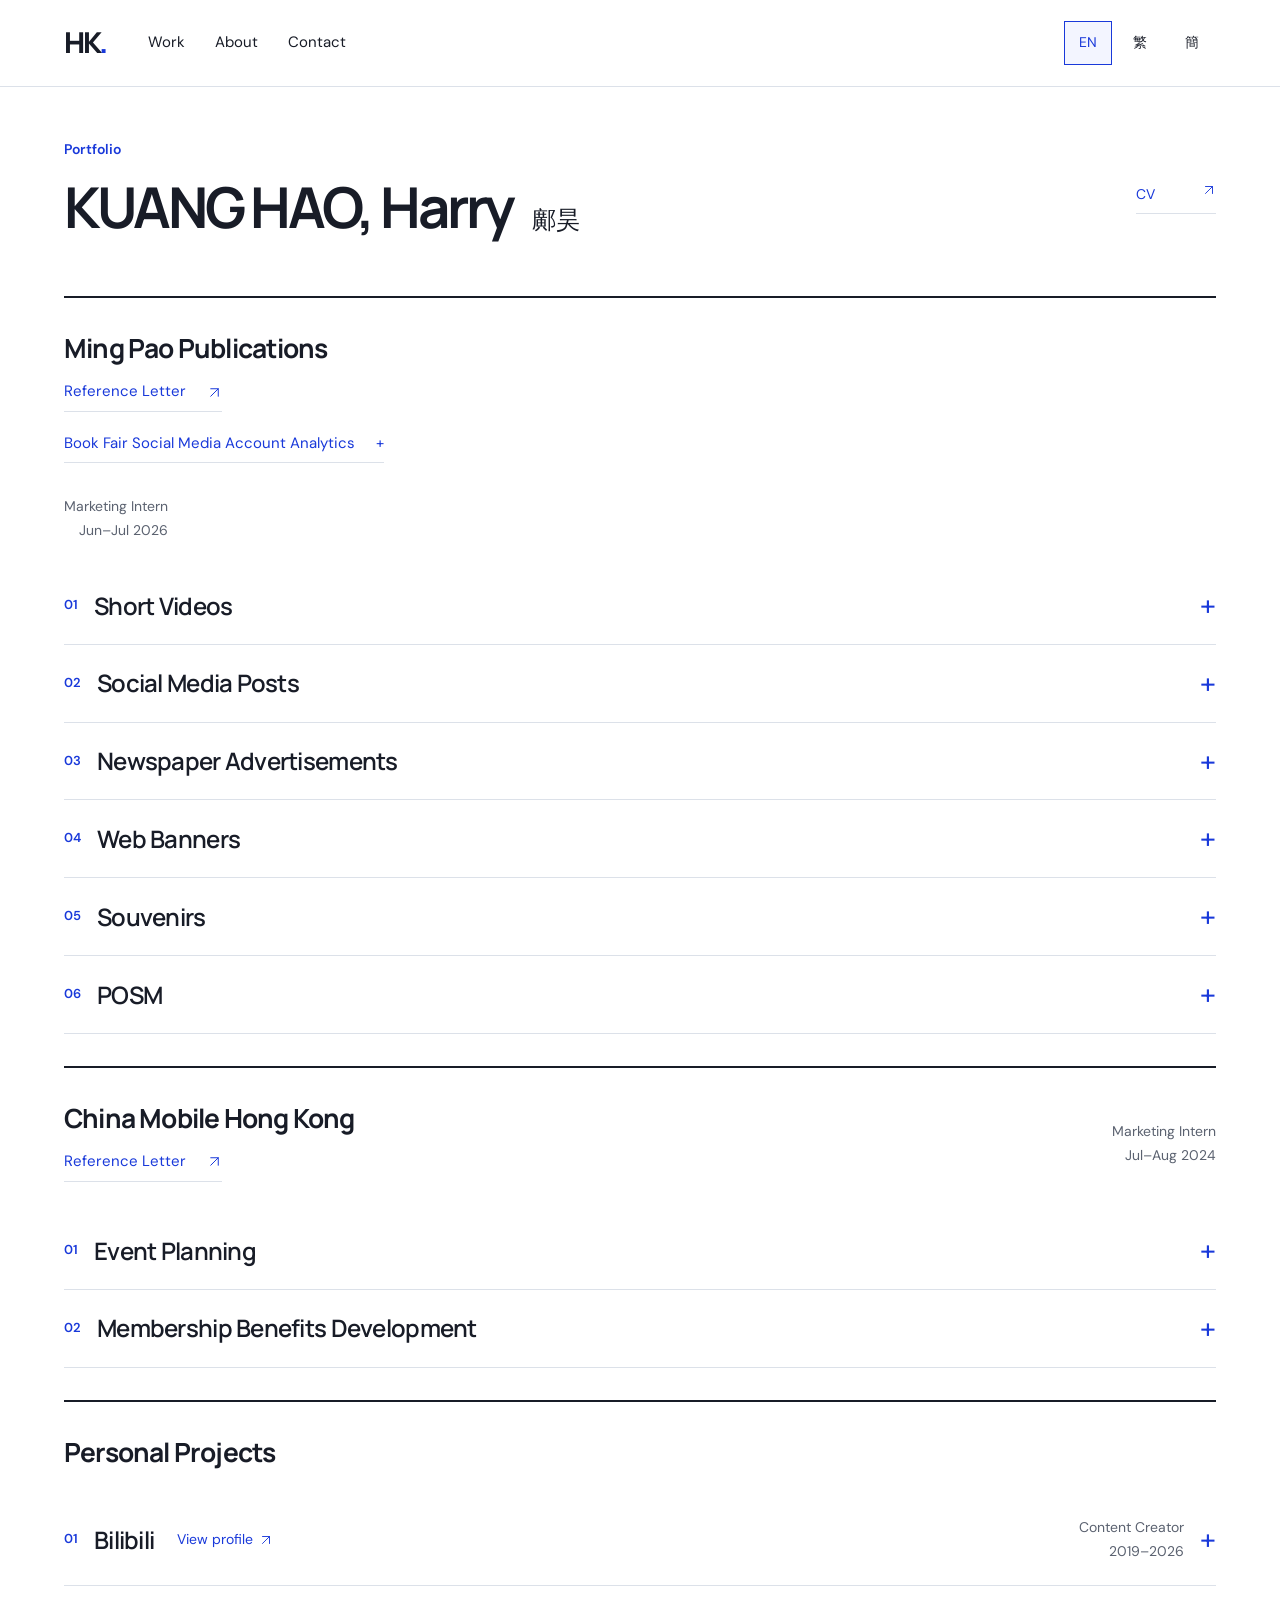
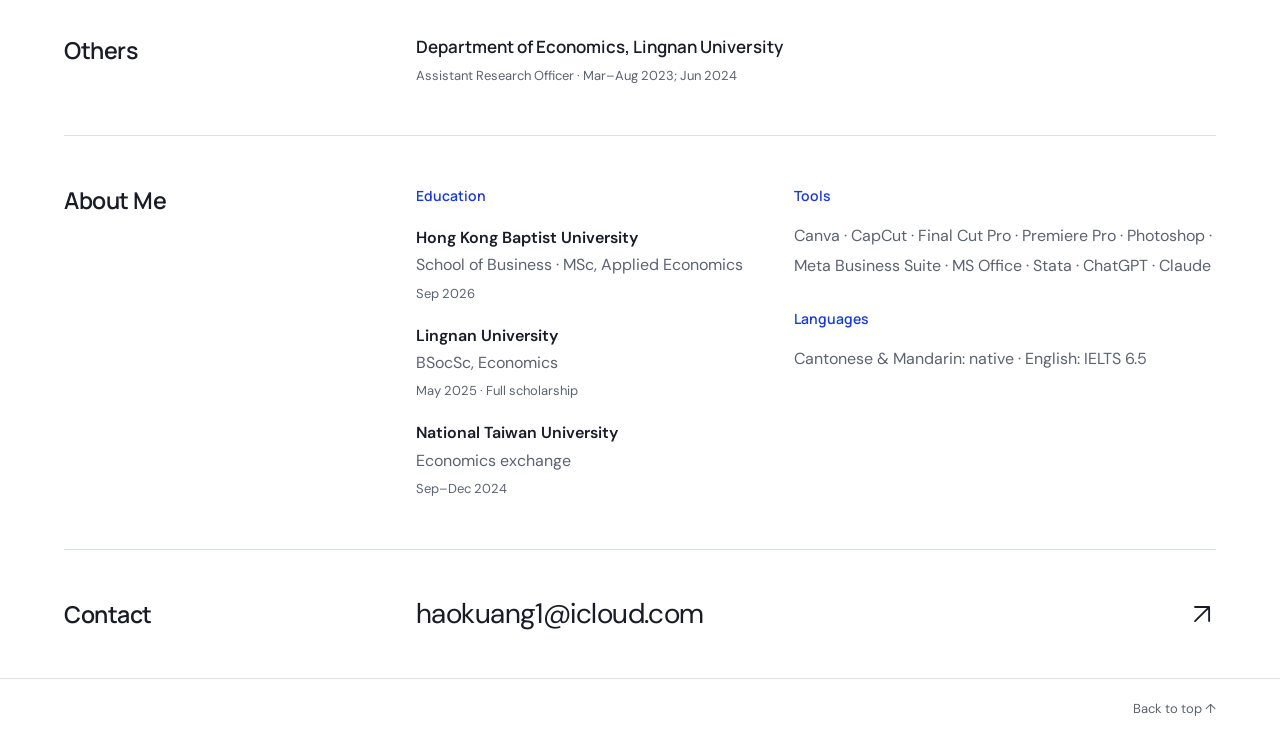
==== commit 8bc932d8: "Refine personal projects section and replace emoji arrows with SVG" ====
--- a/index.html
+++ b/index.html
@@ -1,14 +1,14 @@
 <!doctype html><html lang="en"><head><meta charset="utf-8"><meta name="viewport" content="width=device-width,initial-scale=1"><title>KUANG HAO, Harry | Portfolio</title><meta name="description" content="Harry Kuang’s portfolio: short videos, social media posts, newspaper advertising, web banners and promotional merchandise coordination at Ming Pao Publications."><meta name="robots" content="noindex,nofollow"><meta name="theme-color" content="#1939da"><link rel="icon" href="assets/favicon.svg" type="image/svg+xml"><link rel="stylesheet" href="styles.css"><script src="site.js" defer></script></head><body><a class="skip-link" href="#main">Skip to content</a>
 <header class="site-header"><a class="wordmark" href="" aria-label="KUANG HAO, Harry">HK<span>.</span></a><nav aria-label="Main navigation"><a href="#work">Work</a><a href="#about">About</a><a href="#contact">Contact</a></nav><nav class="languages" aria-label="Language"><a href="" lang="en" hreflang="en" data-language-link aria-current="page">EN</a><a href="zh-hant/index.html" lang="zh-Hant" hreflang="zh-Hant" data-language-link >繁</a><a href="zh-hans/index.html" lang="zh-Hans" hreflang="zh-Hans" data-language-link >簡</a></nav></header>
-<main id="main"><section class="intro"><div><p class="eyebrow">Portfolio</p><h1>KUANG HAO, Harry<span>鄺昊</span></h1></div><div class="document-links"><a href="assets/harry-kuang-cv.pdf" target="_blank" rel="noopener">CV <span aria-hidden="true">↗</span></a></div></section>
-<section id="work" class="selected-work"><div class="project-heading"><div><h2>Ming Pao Publications</h2><div class="employer-links"><a class="recommendation-link" href="assets/harry-kuang-recommendation.pdf" target="_blank" rel="noopener">Reference Letter <span aria-hidden="true">↗</span></a><details class="account-analytics"><summary class="recommendation-link">Book Fair Social Media Account Analytics <span aria-hidden="true">+</span></summary><div class="analytics-gallery"><figure class="work-image "><a href="assets/video-evidence-5.png" target="_blank" rel="noopener" aria-label="Instagram Analytics · 15–21 Jul 2026 · Full image opens in a new tab"><img srcset="assets/previews/video-evidence-5-480.webp 480w, assets/previews/video-evidence-5-960.webp 960w, assets/previews/video-evidence-5-1440.webp 1440w" sizes="auto, (max-width: 700px) 88vw, (max-width: 1320px) 90vw, 1188px" src="assets/previews/video-evidence-5-960.webp" alt="Instagram Analytics · 15–21 Jul 2026" width="2544" height="1796" loading="lazy" decoding="async"></a><figcaption><span>Instagram Analytics · 15–21 Jul 2026</span><a href="assets/video-evidence-5.png" target="_blank" rel="noopener">View full image <span aria-hidden="true">↗</span></a></figcaption></figure><figure class="work-image "><a href="assets/video-evidence-6.png" target="_blank" rel="noopener" aria-label="Facebook Analytics · 15–21 Jul 2026 · Full image opens in a new tab"><img srcset="assets/previews/video-evidence-6-480.webp 480w, assets/previews/video-evidence-6-960.webp 960w, assets/previews/video-evidence-6-1440.webp 1440w" sizes="auto, (max-width: 700px) 88vw, (max-width: 1320px) 90vw, 1188px" src="assets/previews/video-evidence-6-960.webp" alt="Facebook Analytics · 15–21 Jul 2026" width="2520" height="1800" loading="lazy" decoding="async"></a><figcaption><span>Facebook Analytics · 15–21 Jul 2026</span><a href="assets/video-evidence-6.png" target="_blank" rel="noopener">View full image <span aria-hidden="true">↗</span></a></figcaption></figure></div></details></div></div><p class="project-meta">Marketing Intern<span>Jun–Jul 2026</span></p></div>
-<details id="videos" class="work-section"><summary class="work-toggle"><span class="work-heading-title"><span class="section-number">01</span><h3>Short Videos</h3></span><span class="toggle-mark" aria-hidden="true">+</span></summary><div class="work-body"><p class="work-role"><span class="role-label">My role</span>Scriptwriting and on-camera performance; editing with CapCut and Final Cut Pro, and publishing through Meta Business Suite. Each Book Fair short took approximately 30 minutes from filming to publishing.</p><div class="media-grid featured-grid"><article class="media-card featured-card"><div class="media-heading"><span class="media-type">REELS / 01</span><span class="instagram-label">Instagram</span></div><h4>POV:當老細叫我宣傳明報出版社攤位</h4><details open class="instagram-preview" data-media-url="https://www.instagram.com/p/Day_UALFGON/" data-preview-title="POV:當老細叫我宣傳明報出版社攤位 · Instagram"><summary>Load Instagram preview <span aria-hidden="true">+</span></summary><div class="embed-slot"></div><p class="preview-help">Preview unavailable? Open the original on Instagram.</p></details><a class="media-link" href="https://www.instagram.com/p/Day_UALFGON/" target="_blank" rel="noopener">Watch on Instagram <span aria-hidden="true">↗</span></a></article><article class="media-card featured-card"><div class="media-heading"><span class="media-type">REELS / 02</span><span class="instagram-label">Instagram</span></div><h4>POV：當老細鍾意咗上鏡宣傳 EP2</h4><details open class="instagram-preview" data-media-url="https://www.instagram.com/reel/Da7lSFUlX2M/" data-preview-title="POV：當老細鍾意咗上鏡宣傳 EP2 · Instagram"><summary>Load Instagram preview <span aria-hidden="true">+</span></summary><div class="embed-slot"></div><p class="preview-help">Preview unavailable? Open the original on Instagram.</p></details><a class="media-link" href="https://www.instagram.com/reel/Da7lSFUlX2M/" target="_blank" rel="noopener">Watch on Instagram <span aria-hidden="true">↗</span></a></article></div><details class="more-videos"><summary>More <span>04 <span aria-hidden="true">+</span></span></summary><div class="video-links"><a href="https://www.instagram.com/reel/Da1oa47iG-D/" target="_blank" rel="noopener"><span>老細鍾意咗上鏡宣傳</span><span aria-hidden="true">↗</span></a><a href="https://www.instagram.com/reel/Da-CCahTH-Q/" target="_blank" rel="noopener"><span>老細鍾意咗上鏡宣傳 EP3</span><span aria-hidden="true">↗</span></a><a href="https://www.instagram.com/reel/DbCXE8LDy8h/" target="_blank" rel="noopener"><span>書展最後一日</span><span aria-hidden="true">↗</span></a><a href="https://www.instagram.com/reel/Da_2AyOidZS/" target="_blank" rel="noopener"><span>書展Day6:明報攤位歡迎你</span><span aria-hidden="true">↗</span></a></div></details><details class="more-videos evidence"><summary>Project Screenshots <span aria-hidden="true">+</span></summary><div class="evidence-gallery"><figure class="work-image "><a href="assets/video-evidence-1.png" target="_blank" rel="noopener" aria-label="Editing Project · 01 · Full image opens in a new tab"><img srcset="assets/previews/video-evidence-1-480.webp 480w, assets/previews/video-evidence-1-960.webp 960w, assets/previews/video-evidence-1-1440.webp 1440w" sizes="auto, (max-width: 700px) 88vw, (max-width: 1320px) 90vw, 1188px" src="assets/previews/video-evidence-1-960.webp" alt="Editing Project · 01" width="3184" height="1986" loading="lazy" decoding="async"></a><figcaption><span>Editing Project · 01</span><a href="assets/video-evidence-1.png" target="_blank" rel="noopener">View full image <span aria-hidden="true">↗</span></a></figcaption></figure><figure class="work-image "><a href="assets/video-evidence-2.png" target="_blank" rel="noopener" aria-label="Editing Project · 02 · Full image opens in a new tab"><img srcset="assets/previews/video-evidence-2-480.webp 480w, assets/previews/video-evidence-2-960.webp 960w, assets/previews/video-evidence-2-1440.webp 1440w" sizes="auto, (max-width: 700px) 88vw, (max-width: 1320px) 90vw, 1188px" src="assets/previews/video-evidence-2-960.webp" alt="Editing Project · 02" width="3178" height="1992" loading="lazy" decoding="async"></a><figcaption><span>Editing Project · 02</span><a href="assets/video-evidence-2.png" target="_blank" rel="noopener">View full image <span aria-hidden="true">↗</span></a></figcaption></figure><figure class="work-image "><a href="assets/video-evidence-3.png" target="_blank" rel="noopener" aria-label="Editing Project · 03 · Full image opens in a new tab"><img srcset="assets/previews/video-evidence-3-480.webp 480w, assets/previews/video-evidence-3-960.webp 960w, assets/previews/video-evidence-3-1440.webp 1440w" sizes="auto, (max-width: 700px) 88vw, (max-width: 1320px) 90vw, 1188px" src="assets/previews/video-evidence-3-960.webp" alt="Editing Project · 03" width="3194" height="2008" loading="lazy" decoding="async"></a><figcaption><span>Editing Project · 03</span><a href="assets/video-evidence-3.png" target="_blank" rel="noopener">View full image <span aria-hidden="true">↗</span></a></figcaption></figure><figure class="work-image "><a href="assets/video-evidence-4.png" target="_blank" rel="noopener" aria-label="Editing Project · 04 · Full image opens in a new tab"><img srcset="assets/previews/video-evidence-4-480.webp 480w, assets/previews/video-evidence-4-960.webp 960w, assets/previews/video-evidence-4-1440.webp 1440w" sizes="auto, (max-width: 700px) 88vw, (max-width: 1320px) 90vw, 1188px" src="assets/previews/video-evidence-4-960.webp" alt="Editing Project · 04" width="3248" height="2006" loading="lazy" decoding="async"></a><figcaption><span>Editing Project · 04</span><a href="assets/video-evidence-4.png" target="_blank" rel="noopener">View full image <span aria-hidden="true">↗</span></a></figcaption></figure></div></details></div></details>
-<details id="social" class="work-section"><summary class="work-toggle"><span class="work-heading-title"><span class="section-number">02</span><h3>Social Media Posts</h3></span><span class="toggle-mark" aria-hidden="true">+</span></summary><div class="work-body"><p class="work-role"><span class="role-label">My role</span>Canva design, copywriting, scheduling and publishing through Meta Business Suite.</p><div class="media-grid post-grid"><article class="media-card "><div class="media-heading"><span class="media-type">POST / 01</span><span class="instagram-label">Instagram</span></div><h4>2026 Hong Kong Book Fair Promotion</h4><details open class="instagram-preview" data-media-url="https://www.instagram.com/p/DanMdPYDUCZ/" data-preview-title="2026 Hong Kong Book Fair Promotion · Instagram"><summary>Load Instagram preview <span aria-hidden="true">+</span></summary><div class="embed-slot"></div><p class="preview-help">Preview unavailable? Open the original on Instagram.</p></details><a class="media-link" href="https://www.instagram.com/p/DanMdPYDUCZ/" target="_blank" rel="noopener">View on Instagram <span aria-hidden="true">↗</span></a></article><article class="media-card "><div class="media-heading"><span class="media-type">POST / 02</span><span class="instagram-label">Instagram</span></div><h4>New Book Promotion: 《原振俠系列少年版07》</h4><details open class="instagram-preview" data-media-url="https://www.instagram.com/p/DaSpjcfjydP/" data-preview-title="New Book Promotion: 《原振俠系列少年版07》 · Instagram"><summary>Load Instagram preview <span aria-hidden="true">+</span></summary><div class="embed-slot"></div><p class="preview-help">Preview unavailable? Open the original on Instagram.</p></details><a class="media-link" href="https://www.instagram.com/p/DaSpjcfjydP/" target="_blank" rel="noopener">View on Instagram <span aria-hidden="true">↗</span></a></article><article class="media-card "><div class="media-heading"><span class="media-type">POST / 03</span><span class="instagram-label">Instagram</span></div><h4>New Book Promotion: 《迪迪的Diary4 浪漫一場》</h4><details open class="instagram-preview" data-media-url="https://www.instagram.com/p/DaVOgICCC4B/" data-preview-title="New Book Promotion: 《迪迪的Diary4 浪漫一場》 · Instagram"><summary>Load Instagram preview <span aria-hidden="true">+</span></summary><div class="embed-slot"></div><p class="preview-help">Preview unavailable? Open the original on Instagram.</p></details><a class="media-link" href="https://www.instagram.com/p/DaVOgICCC4B/" target="_blank" rel="noopener">View on Instagram <span aria-hidden="true">↗</span></a></article><article class="media-card "><div class="media-heading"><span class="media-type">POST / 04</span><span class="instagram-label">Instagram</span></div><h4>New Book Promotion: 《醫言有理》</h4><details open class="instagram-preview" data-media-url="https://www.instagram.com/p/DaaRFUDjQ9M/" data-preview-title="New Book Promotion: 《醫言有理》 · Instagram"><summary>Load Instagram preview <span aria-hidden="true">+</span></summary><div class="embed-slot"></div><p class="preview-help">Preview unavailable? Open the original on Instagram.</p></details><a class="media-link" href="https://www.instagram.com/p/DaaRFUDjQ9M/" target="_blank" rel="noopener">View on Instagram <span aria-hidden="true">↗</span></a></article><article class="media-card "><div class="media-heading"><span class="media-type">POST / 05</span><span class="instagram-label">Facebook</span></div><h4>Cultural Talk Promotion 1</h4><figure class="work-image "><a href="assets/facebook-cultural-talk.jpg" target="_blank" rel="noopener" aria-label="Cultural Talk Promotion 1 · Full image opens in a new tab"><img srcset="assets/previews/facebook-cultural-talk-480.webp 480w, assets/previews/facebook-cultural-talk-960.webp 960w, assets/previews/facebook-cultural-talk-1179.webp 1179w" sizes="auto, (max-width: 700px) 88vw, (max-width: 1320px) 90vw, 1188px" src="assets/previews/facebook-cultural-talk-960.webp" alt="Cultural Talk Promotion 1" width="1179" height="2157" loading="lazy" decoding="async"></a><figcaption><span>Cultural Talk Promotion 1</span><a href="assets/facebook-cultural-talk.jpg" target="_blank" rel="noopener">View full image <span aria-hidden="true">↗</span></a></figcaption></figure><a class="media-link" href="https://www.facebook.com/share/p/1K368RgWjb/" target="_blank" rel="noopener">View on Facebook <span aria-hidden="true">↗</span></a></article></div></div></details>
-<details id="print" class="work-section"><summary class="work-toggle"><span class="work-heading-title"><span class="section-number">03</span><h3>Newspaper Advertisements</h3></span><span class="toggle-mark" aria-hidden="true">+</span></summary><div class="work-body"><p class="work-role"><span class="role-label">My role</span>Copywriting, layout and advertising-date scheduling.</p><div class="print-grid"><figure class="work-image "><a href="assets/newspaper-cuson.jpg" target="_blank" rel="noopener" aria-label="《怪叔叔の網絡散步道》 · Full image opens in a new tab"><img srcset="assets/previews/newspaper-cuson-480.webp 480w, assets/previews/newspaper-cuson-960.webp 960w, assets/previews/newspaper-cuson-1279.webp 1279w" sizes="auto, (max-width: 700px) 88vw, (max-width: 1320px) 90vw, 1188px" src="assets/previews/newspaper-cuson-960.webp" alt="《怪叔叔の網絡散步道》" width="1279" height="2045" loading="lazy" decoding="async"></a><figcaption><span>《怪叔叔の網絡散步道》</span><a href="assets/newspaper-cuson.jpg" target="_blank" rel="noopener">View full image <span aria-hidden="true">↗</span></a></figcaption></figure><figure class="work-image "><a href="assets/newspaper-romance.jpg" target="_blank" rel="noopener" aria-label="《迪迪的Diary4 浪漫一場》 · Full image opens in a new tab"><img srcset="assets/previews/newspaper-romance-480.webp 480w, assets/previews/newspaper-romance-960.webp 960w, assets/previews/newspaper-romance-1279.webp 1279w" sizes="auto, (max-width: 700px) 88vw, (max-width: 1320px) 90vw, 1188px" src="assets/previews/newspaper-romance-960.webp" alt="《迪迪的Diary4 浪漫一場》" width="1279" height="2040" loading="lazy" decoding="async"></a><figcaption><span>《迪迪的Diary4 浪漫一場》</span><a href="assets/newspaper-romance.jpg" target="_blank" rel="noopener">View full image <span aria-hidden="true">↗</span></a></figcaption></figure><figure class="work-image "><a href="assets/newspaper-medical.jpg" target="_blank" rel="noopener" aria-label="《醫言有理》 · Full image opens in a new tab"><img srcset="assets/previews/newspaper-medical-480.webp 480w, assets/previews/newspaper-medical-960.webp 960w, assets/previews/newspaper-medical-1279.webp 1279w" sizes="auto, (max-width: 700px) 88vw, (max-width: 1320px) 90vw, 1188px" src="assets/previews/newspaper-medical-960.webp" alt="《醫言有理》" width="1279" height="2029" loading="lazy" decoding="async"></a><figcaption><span>《醫言有理》</span><a href="assets/newspaper-medical.jpg" target="_blank" rel="noopener">View full image <span aria-hidden="true">↗</span></a></figcaption></figure></div></div></details>
-<details id="banners" class="work-section"><summary class="work-toggle"><span class="work-heading-title"><span class="section-number">04</span><h3>Web Banners</h3></span><span class="toggle-mark" aria-hidden="true">+</span></summary><div class="work-body"><p class="work-role"><span class="role-label">My role</span>Banner design in Canva.</p><div class="banner-gallery"><figure class="work-image "><a href="assets/banner-book-fair.png" target="_blank" rel="noopener" aria-label="Hong Kong Book Fair 2026 · Full image opens in a new tab"><img srcset="assets/previews/banner-book-fair-480.webp 480w, assets/previews/banner-book-fair-960.webp 960w, assets/previews/banner-book-fair-1440.webp 1440w" sizes="auto, (max-width: 700px) 88vw, (max-width: 1320px) 90vw, 1188px" src="assets/previews/banner-book-fair-960.webp" alt="Hong Kong Book Fair 2026" width="3024" height="846" loading="lazy" decoding="async"></a><figcaption><span>Hong Kong Book Fair 2026</span><a href="assets/banner-book-fair.png" target="_blank" rel="noopener">View full image <span aria-hidden="true">↗</span></a></figcaption></figure><figure class="work-image "><a href="assets/banner-yuen.png" target="_blank" rel="noopener" aria-label="《原振俠少年版》 · Full image opens in a new tab"><img srcset="assets/previews/banner-yuen-480.webp 480w, assets/previews/banner-yuen-960.webp 960w, assets/previews/banner-yuen-1440.webp 1440w" sizes="auto, (max-width: 700px) 88vw, (max-width: 1320px) 90vw, 1188px" src="assets/previews/banner-yuen-960.webp" alt="《原振俠少年版》" width="3076" height="900" loading="lazy" decoding="async"></a><figcaption><span>《原振俠少年版》</span><a href="assets/banner-yuen.png" target="_blank" rel="noopener">View full image <span aria-hidden="true">↗</span></a></figcaption></figure><figure class="work-image "><a href="assets/banner-cinema.png" target="_blank" rel="noopener" aria-label="《光影裏的永恆回憶》 Series · Full image opens in a new tab"><img srcset="assets/previews/banner-cinema-480.webp 480w, assets/previews/banner-cinema-960.webp 960w, assets/previews/banner-cinema-1440.webp 1440w" sizes="auto, (max-width: 700px) 88vw, (max-width: 1320px) 90vw, 1188px" src="assets/previews/banner-cinema-960.webp" alt="《光影裏的永恆回憶》 Series" width="3050" height="858" loading="lazy" decoding="async"></a><figcaption><span>《光影裏的永恆回憶》 Series</span><a href="assets/banner-cinema.png" target="_blank" rel="noopener">View full image <span aria-hidden="true">↗</span></a></figcaption></figure><figure class="work-image "><a href="assets/banner-wisely.png" target="_blank" rel="noopener" aria-label="《衛斯理少年版》 Series Promotion · Full image opens in a new tab"><img srcset="assets/previews/banner-wisely-480.webp 480w, assets/previews/banner-wisely-960.webp 960w, assets/previews/banner-wisely-1440.webp 1440w" sizes="auto, (max-width: 700px) 88vw, (max-width: 1320px) 90vw, 1188px" src="assets/previews/banner-wisely-960.webp" alt="《衛斯理少年版》 Series Promotion" width="3042" height="890" loading="lazy" decoding="async"></a><figcaption><span>《衛斯理少年版》 Series Promotion</span><a href="assets/banner-wisely.png" target="_blank" rel="noopener">View full image <span aria-hidden="true">↗</span></a></figcaption></figure></div></div></details>
-<details id="merchandise" class="work-section"><summary class="work-toggle"><span class="work-heading-title"><span class="section-number">05</span><h3>Souvenirs</h3></span><span class="toggle-mark" aria-hidden="true">+</span></summary><div class="work-body"><p class="work-role"><span class="role-label">My role</span>Participated in product-category discussions and ordering.</p><div class="merch-grid"><figure class="work-image folder-photo"><a href="assets/promotional-folders.jpg" target="_blank" rel="noopener" aria-label="Folders · Full image opens in a new tab"><img srcset="assets/previews/promotional-folders-480.webp 480w, assets/previews/promotional-folders-960.webp 960w, assets/previews/promotional-folders-1440.webp 1440w" sizes="auto, (max-width: 700px) 88vw, (max-width: 1320px) 90vw, 1188px" src="assets/previews/promotional-folders-960.webp" alt="Folders" width="4284" height="3904" loading="lazy" decoding="async"></a><figcaption><span>Folders</span><a href="assets/promotional-folders.jpg" target="_blank" rel="noopener">View full image <span aria-hidden="true">↗</span></a></figcaption></figure><div class="worksheet-gallery"><figure class="work-image "><a href="assets/order-sheet-01.jpg" target="_blank" rel="noopener" aria-label="Ordering Worksheet · 01 · Full image opens in a new tab"><img srcset="assets/previews/order-sheet-01-480.webp 480w, assets/previews/order-sheet-01-960.webp 960w, assets/previews/order-sheet-01-1440.webp 1440w" sizes="auto, (max-width: 700px) 88vw, (max-width: 1320px) 90vw, 1188px" src="assets/previews/order-sheet-01-960.webp" alt="Ordering Worksheet · 01" width="2262" height="1294" loading="lazy" decoding="async"></a><figcaption><span>Ordering Worksheet · 01</span><a href="assets/order-sheet-01.jpg" target="_blank" rel="noopener">View full image <span aria-hidden="true">↗</span></a></figcaption></figure><figure class="work-image "><a href="assets/order-sheet-02.jpg" target="_blank" rel="noopener" aria-label="Ordering Worksheet · 02 · Full image opens in a new tab"><img srcset="assets/previews/order-sheet-02-480.webp 480w, assets/previews/order-sheet-02-960.webp 960w, assets/previews/order-sheet-02-1440.webp 1440w" sizes="auto, (max-width: 700px) 88vw, (max-width: 1320px) 90vw, 1188px" src="assets/previews/order-sheet-02-960.webp" alt="Ordering Worksheet · 02" width="2268" height="1420" loading="lazy" decoding="async"></a><figcaption><span>Ordering Worksheet · 02</span><a href="assets/order-sheet-02.jpg" target="_blank" rel="noopener">View full image <span aria-hidden="true">↗</span></a></figcaption></figure></div></div></div></details><details id="posm" class="work-section"><summary class="work-toggle"><span class="work-heading-title"><span class="section-number">06</span><h3>POSM</h3></span><span class="toggle-mark" aria-hidden="true">+</span></summary><div class="work-body"><p class="work-role"><span class="role-label">My role</span>Creative concept development, copywriting and initial layout sketches.</p><div class="posm-gallery"><figure class="work-image "><a href="assets/posm-display-board.jpg" target="_blank" rel="noopener" aria-label="Display Board · Full image opens in a new tab"><img srcset="assets/previews/posm-display-board-480.webp 480w, assets/previews/posm-display-board-960.webp 960w, assets/previews/posm-display-board-1440.webp 1440w" sizes="auto, (max-width: 700px) 88vw, (max-width: 1320px) 90vw, 1188px" src="assets/previews/posm-display-board-960.webp" alt="Display Board" width="1453" height="1279" loading="lazy" decoding="async"></a><figcaption><span>Display Board</span><a href="assets/posm-display-board.jpg" target="_blank" rel="noopener">View full image <span aria-hidden="true">↗</span></a></figcaption></figure><figure class="work-image "><a href="assets/posm-overhead-banner.jpg" target="_blank" rel="noopener" aria-label="Overhead Banner · Full image opens in a new tab"><img srcset="assets/previews/posm-overhead-banner-480.webp 480w, assets/previews/posm-overhead-banner-960.webp 960w, assets/previews/posm-overhead-banner-1440.webp 1440w" sizes="auto, (max-width: 700px) 88vw, (max-width: 1320px) 90vw, 1188px" src="assets/previews/posm-overhead-banner-960.webp" alt="Overhead Banner" width="2542" height="1279" loading="lazy" decoding="async"></a><figcaption><span>Overhead Banner</span><a href="assets/posm-overhead-banner.jpg" target="_blank" rel="noopener">View full image <span aria-hidden="true">↗</span></a></figcaption></figure><figure class="work-image "><a href="assets/posm-information-board.jpg" target="_blank" rel="noopener" aria-label="Information Board · Full image opens in a new tab"><img srcset="assets/previews/posm-information-board-480.webp 480w, assets/previews/posm-information-board-960.webp 960w, assets/previews/posm-information-board-1279.webp 1279w" sizes="auto, (max-width: 700px) 88vw, (max-width: 1320px) 90vw, 1188px" src="assets/previews/posm-information-board-960.webp" alt="Information Board" width="1279" height="1416" loading="lazy" decoding="async"></a><figcaption><span>Information Board</span><a href="assets/posm-information-board.jpg" target="_blank" rel="noopener">View full image <span aria-hidden="true">↗</span></a></figcaption></figure><figure class="work-image "><a href="assets/posm-book-display.jpg" target="_blank" rel="noopener" aria-label="Book Display · Full image opens in a new tab"><img srcset="assets/previews/posm-book-display-480.webp 480w, assets/previews/posm-book-display-960.webp 960w, assets/previews/posm-book-display-1279.webp 1279w" sizes="auto, (max-width: 700px) 88vw, (max-width: 1320px) 90vw, 1188px" src="assets/previews/posm-book-display-960.webp" alt="Book Display" width="1279" height="1706" loading="lazy" decoding="async"></a><figcaption><span>Book Display</span><a href="assets/posm-book-display.jpg" target="_blank" rel="noopener">View full image <span aria-hidden="true">↗</span></a></figcaption></figure><figure class="work-image "><a href="assets/posm-booth-signage.jpg" target="_blank" rel="noopener" aria-label="Booth Signage · Full image opens in a new tab"><img srcset="assets/previews/posm-booth-signage-480.webp 480w, assets/previews/posm-booth-signage-715.webp 715w" sizes="auto, (max-width: 700px) 88vw, (max-width: 1320px) 90vw, 1188px" src="assets/previews/posm-booth-signage-715.webp" alt="Booth Signage" width="715" height="1272" loading="lazy" decoding="async"></a><figcaption><span>Booth Signage</span><a href="assets/posm-booth-signage.jpg" target="_blank" rel="noopener">View full image <span aria-hidden="true">↗</span></a></figcaption></figure></div></div></details></section>
-<section id="cmhk" class="selected-work employer-section"><div class="project-heading"><div><h2>China Mobile Hong Kong</h2><a class="recommendation-link" href="assets/harry-kuang-cmhk-recommendation.pdf" target="_blank" rel="noopener">Reference Letter <span aria-hidden="true">↗</span></a></div><p class="project-meta">Marketing Intern<span>Jul–Aug 2024</span></p></div><details id="cmhk-events" class="work-section"><summary class="work-toggle"><span class="work-heading-title"><span class="section-number">01</span><h3>Event Planning</h3></span><span class="toggle-mark" aria-hidden="true">+</span></summary><div class="work-body"><p class="work-role"><span class="role-label">My role</span>Planned event programmes, prepared materials, invited guests, booked venues and supported event execution.</p><div class="posm-gallery"><figure class="work-image "><a href="assets/cmhk-event-1.jpg" target="_blank" rel="noopener" aria-label="Author Talk · Full image opens in a new tab"><img srcset="assets/previews/cmhk-event-1-480.webp 480w, assets/previews/cmhk-event-1-960.webp 960w, assets/previews/cmhk-event-1-1440.webp 1440w" sizes="auto, (max-width: 700px) 88vw, (max-width: 1320px) 90vw, 1188px" src="assets/previews/cmhk-event-1-960.webp" alt="Author Talk" width="6633" height="4422" loading="lazy" decoding="async"></a><figcaption><span>Author Talk</span><a href="assets/cmhk-event-1.jpg" target="_blank" rel="noopener">View full image <span aria-hidden="true">↗</span></a></figcaption></figure><figure class="work-image "><a href="assets/cmhk-event-2.jpg" target="_blank" rel="noopener" aria-label="Member Event · Full image opens in a new tab"><img srcset="assets/previews/cmhk-event-2-480.webp 480w, assets/previews/cmhk-event-2-960.webp 960w, assets/previews/cmhk-event-2-1440.webp 1440w" sizes="auto, (max-width: 700px) 88vw, (max-width: 1320px) 90vw, 1188px" src="assets/previews/cmhk-event-2-960.webp" alt="Member Event" width="6720" height="4480" loading="lazy" decoding="async"></a><figcaption><span>Member Event</span><a href="assets/cmhk-event-2.jpg" target="_blank" rel="noopener">View full image <span aria-hidden="true">↗</span></a></figcaption></figure><figure class="work-image "><a href="assets/cmhk-event-3.png" target="_blank" rel="noopener" aria-label="Samsung Experience Event · Full image opens in a new tab"><img srcset="assets/previews/cmhk-event-3-480.webp 480w, assets/previews/cmhk-event-3-800.webp 800w" sizes="auto, (max-width: 700px) 88vw, (max-width: 1320px) 90vw, 1188px" src="assets/previews/cmhk-event-3-800.webp" alt="Samsung Experience Event" width="800" height="1000" loading="lazy" decoding="async"></a><figcaption><span>Samsung Experience Event</span><a href="assets/cmhk-event-3.png" target="_blank" rel="noopener">View full image <span aria-hidden="true">↗</span></a></figcaption></figure><figure class="work-image "><a href="assets/cmhk-event-4.png" target="_blank" rel="noopener" aria-label="Event Offer Materials · Full image opens in a new tab"><img srcset="assets/previews/cmhk-event-4-480.webp 480w, assets/previews/cmhk-event-4-960.webp 960w, assets/previews/cmhk-event-4-1440.webp 1440w" sizes="auto, (max-width: 700px) 88vw, (max-width: 1320px) 90vw, 1188px" src="assets/previews/cmhk-event-4-960.webp" alt="Event Offer Materials" width="2342" height="1318" loading="lazy" decoding="async"></a><figcaption><span>Event Offer Materials</span><a href="assets/cmhk-event-4.png" target="_blank" rel="noopener">View full image <span aria-hidden="true">↗</span></a></figcaption></figure></div></div></details><details id="cmhk-benefits" class="work-section"><summary class="work-toggle"><span class="work-heading-title"><span class="section-number">02</span><h3>Membership Benefits Development</h3></span><span class="toggle-mark" aria-hidden="true">+</span></summary><div class="work-body"><p class="work-role"><span class="role-label">My role</span>Conducted user research, collected data, held preliminary discussions with external corporate clients, and drafted membership benefit rules and customer service documentation.</p><div class="posm-gallery"><figure class="work-image "><a href="assets/cmhk-benefits-1.jpg" target="_blank" rel="noopener" aria-label="Member Benefits Page · Full image opens in a new tab"><img srcset="assets/previews/cmhk-benefits-1-480.webp 480w, assets/previews/cmhk-benefits-1-960.webp 960w, assets/previews/cmhk-benefits-1-1080.webp 1080w" sizes="auto, (max-width: 700px) 88vw, (max-width: 1320px) 90vw, 1188px" src="assets/previews/cmhk-benefits-1-960.webp" alt="Member Benefits Page" width="1080" height="2341" loading="lazy" decoding="async"></a><figcaption><span>Member Benefits Page</span><a href="assets/cmhk-benefits-1.jpg" target="_blank" rel="noopener">View full image <span aria-hidden="true">↗</span></a></figcaption></figure><figure class="work-image "><a href="assets/cmhk-benefits-2.png" target="_blank" rel="noopener" aria-label="Member Benefit Rules · Full image opens in a new tab"><img srcset="assets/previews/cmhk-benefits-2-480.webp 480w, assets/previews/cmhk-benefits-2-960.webp 960w, assets/previews/cmhk-benefits-2-1440.webp 1440w" sizes="auto, (max-width: 700px) 88vw, (max-width: 1320px) 90vw, 1188px" src="assets/previews/cmhk-benefits-2-960.webp" alt="Member Benefit Rules" width="1878" height="1584" loading="lazy" decoding="async"></a><figcaption><span>Member Benefit Rules</span><a href="assets/cmhk-benefits-2.png" target="_blank" rel="noopener">View full image <span aria-hidden="true">↗</span></a></figcaption></figure></div></div></details></section>
-<section id="creator" class="selected-work employer-section"><div class="project-heading"><div><h2>Bilibili</h2><a class="recommendation-link" href="https://space.bilibili.com/79933378" target="_blank" rel="noopener">View Bilibili Profile <span aria-hidden="true">↗</span></a></div><p class="project-meta">Content Creator<span>2019–2026</span></p></div><details id="creator-videos" class="work-section"><summary class="work-toggle"><span class="work-heading-title"><h3>Videos</h3></span><span class="toggle-mark" aria-hidden="true">+</span></summary><div class="creator-grid"><article class="media-card"><div class="media-heading"><span class="media-type">VIDEO / 01</span><span>Bilibili</span></div><h4>Motion Capture &amp; Animation Production</h4><iframe class="bilibili-player" loading="lazy" data-src="https://player.bilibili.com/player.html?bvid=BV1UP411J7iy&page=1&autoplay=0" title="Motion Capture &amp; Animation Production" allow="fullscreen; picture-in-picture" referrerpolicy="strict-origin-when-cross-origin" allowfullscreen></iframe><a class="media-link" href="https://www.bilibili.com/video/BV1UP411J7iy/" target="_blank" rel="noopener">Watch on Bilibili <span aria-hidden="true">↗</span></a></article><article class="media-card"><div class="media-heading"><span class="media-type">VIDEO / 02</span><span>Bilibili</span></div><h4>Memes</h4><iframe class="bilibili-player" loading="lazy" data-src="https://player.bilibili.com/player.html?bvid=BV1KT411M7GK&page=1&autoplay=0" title="Memes" allow="fullscreen; picture-in-picture" referrerpolicy="strict-origin-when-cross-origin" allowfullscreen></iframe><a class="media-link" href="https://www.bilibili.com/video/BV1KT411M7GK/" target="_blank" rel="noopener">Watch on Bilibili <span aria-hidden="true">↗</span></a></article><article class="media-card"><div class="media-heading"><span class="media-type">VIDEO / 03</span><span>Bilibili</span></div><h4>Game Guide</h4><iframe class="bilibili-player" loading="lazy" data-src="https://player.bilibili.com/player.html?bvid=BV1uu411K7bJ&page=1&autoplay=0" title="Game Guide" allow="fullscreen; picture-in-picture" referrerpolicy="strict-origin-when-cross-origin" allowfullscreen></iframe><a class="media-link" href="https://www.bilibili.com/video/BV1uu411K7bJ/" target="_blank" rel="noopener">Watch on Bilibili <span aria-hidden="true">↗</span></a></article></div></details></section>
+<main id="main"><section class="intro"><div><p class="eyebrow">Portfolio</p><h1>KUANG HAO, Harry<span>鄺昊</span></h1></div><div class="document-links"><a href="assets/harry-kuang-cv.pdf" target="_blank" rel="noopener">CV <svg class="external-icon" width="16" height="16" viewBox="0 0 24 24" fill="none" stroke="currentColor" stroke-width="1.6" stroke-linecap="round" stroke-linejoin="round" aria-hidden="true" focusable="false"><path d="M6 18 18 6M6 6h12v12"/></svg></a></div></section>
+<section id="work" class="selected-work"><div class="project-heading"><div><h2>Ming Pao Publications</h2><div class="employer-links"><a class="recommendation-link" href="assets/harry-kuang-recommendation.pdf" target="_blank" rel="noopener">Reference Letter <svg class="external-icon" width="16" height="16" viewBox="0 0 24 24" fill="none" stroke="currentColor" stroke-width="1.6" stroke-linecap="round" stroke-linejoin="round" aria-hidden="true" focusable="false"><path d="M6 18 18 6M6 6h12v12"/></svg></a><details class="account-analytics"><summary class="recommendation-link">Book Fair Social Media Account Analytics <span aria-hidden="true">+</span></summary><div class="analytics-gallery"><figure class="work-image "><a href="assets/video-evidence-5.png" target="_blank" rel="noopener" aria-label="Instagram Analytics · 15–21 Jul 2026 · Full image opens in a new tab"><img srcset="assets/previews/video-evidence-5-480.webp 480w, assets/previews/video-evidence-5-960.webp 960w, assets/previews/video-evidence-5-1440.webp 1440w" sizes="auto, (max-width: 700px) 88vw, (max-width: 1320px) 90vw, 1188px" src="assets/previews/video-evidence-5-960.webp" alt="Instagram Analytics · 15–21 Jul 2026" width="2544" height="1796" loading="lazy" decoding="async"></a><figcaption><span>Instagram Analytics · 15–21 Jul 2026</span><a href="assets/video-evidence-5.png" target="_blank" rel="noopener">View full image <svg class="external-icon" width="16" height="16" viewBox="0 0 24 24" fill="none" stroke="currentColor" stroke-width="1.6" stroke-linecap="round" stroke-linejoin="round" aria-hidden="true" focusable="false"><path d="M6 18 18 6M6 6h12v12"/></svg></a></figcaption></figure><figure class="work-image "><a href="assets/video-evidence-6.png" target="_blank" rel="noopener" aria-label="Facebook Analytics · 15–21 Jul 2026 · Full image opens in a new tab"><img srcset="assets/previews/video-evidence-6-480.webp 480w, assets/previews/video-evidence-6-960.webp 960w, assets/previews/video-evidence-6-1440.webp 1440w" sizes="auto, (max-width: 700px) 88vw, (max-width: 1320px) 90vw, 1188px" src="assets/previews/video-evidence-6-960.webp" alt="Facebook Analytics · 15–21 Jul 2026" width="2520" height="1800" loading="lazy" decoding="async"></a><figcaption><span>Facebook Analytics · 15–21 Jul 2026</span><a href="assets/video-evidence-6.png" target="_blank" rel="noopener">View full image <svg class="external-icon" width="16" height="16" viewBox="0 0 24 24" fill="none" stroke="currentColor" stroke-width="1.6" stroke-linecap="round" stroke-linejoin="round" aria-hidden="true" focusable="false"><path d="M6 18 18 6M6 6h12v12"/></svg></a></figcaption></figure></div></details></div></div><p class="project-meta">Marketing Intern<span>Jun–Jul 2026</span></p></div>
+<details id="videos" class="work-section"><summary class="work-toggle"><span class="work-heading-title"><span class="section-number">01</span><h3>Short Videos</h3></span><span class="toggle-mark" aria-hidden="true">+</span></summary><div class="work-body"><p class="work-role"><span class="role-label">My role</span>Scriptwriting and on-camera performance; editing with CapCut and Final Cut Pro, and publishing through Meta Business Suite. Each Book Fair short took approximately 30 minutes from filming to publishing.</p><div class="media-grid featured-grid"><article class="media-card featured-card"><div class="media-heading"><span class="media-type">REELS / 01</span><span class="instagram-label">Instagram</span></div><h4>POV:當老細叫我宣傳明報出版社攤位</h4><details open class="instagram-preview" data-media-url="https://www.instagram.com/p/Day_UALFGON/" data-preview-title="POV:當老細叫我宣傳明報出版社攤位 · Instagram"><summary>Load Instagram preview <span aria-hidden="true">+</span></summary><div class="embed-slot"></div><p class="preview-help">Preview unavailable? Open the original on Instagram.</p></details><a class="media-link" href="https://www.instagram.com/p/Day_UALFGON/" target="_blank" rel="noopener">Watch on Instagram <svg class="external-icon" width="16" height="16" viewBox="0 0 24 24" fill="none" stroke="currentColor" stroke-width="1.6" stroke-linecap="round" stroke-linejoin="round" aria-hidden="true" focusable="false"><path d="M6 18 18 6M6 6h12v12"/></svg></a></article><article class="media-card featured-card"><div class="media-heading"><span class="media-type">REELS / 02</span><span class="instagram-label">Instagram</span></div><h4>POV：當老細鍾意咗上鏡宣傳 EP2</h4><details open class="instagram-preview" data-media-url="https://www.instagram.com/reel/Da7lSFUlX2M/" data-preview-title="POV：當老細鍾意咗上鏡宣傳 EP2 · Instagram"><summary>Load Instagram preview <span aria-hidden="true">+</span></summary><div class="embed-slot"></div><p class="preview-help">Preview unavailable? Open the original on Instagram.</p></details><a class="media-link" href="https://www.instagram.com/reel/Da7lSFUlX2M/" target="_blank" rel="noopener">Watch on Instagram <svg class="external-icon" width="16" height="16" viewBox="0 0 24 24" fill="none" stroke="currentColor" stroke-width="1.6" stroke-linecap="round" stroke-linejoin="round" aria-hidden="true" focusable="false"><path d="M6 18 18 6M6 6h12v12"/></svg></a></article></div><details class="more-videos"><summary>More <span>04 <span aria-hidden="true">+</span></span></summary><div class="video-links"><a href="https://www.instagram.com/reel/Da1oa47iG-D/" target="_blank" rel="noopener"><span>老細鍾意咗上鏡宣傳</span><svg class="external-icon" width="16" height="16" viewBox="0 0 24 24" fill="none" stroke="currentColor" stroke-width="1.6" stroke-linecap="round" stroke-linejoin="round" aria-hidden="true" focusable="false"><path d="M6 18 18 6M6 6h12v12"/></svg></a><a href="https://www.instagram.com/reel/Da-CCahTH-Q/" target="_blank" rel="noopener"><span>老細鍾意咗上鏡宣傳 EP3</span><svg class="external-icon" width="16" height="16" viewBox="0 0 24 24" fill="none" stroke="currentColor" stroke-width="1.6" stroke-linecap="round" stroke-linejoin="round" aria-hidden="true" focusable="false"><path d="M6 18 18 6M6 6h12v12"/></svg></a><a href="https://www.instagram.com/reel/DbCXE8LDy8h/" target="_blank" rel="noopener"><span>書展最後一日</span><svg class="external-icon" width="16" height="16" viewBox="0 0 24 24" fill="none" stroke="currentColor" stroke-width="1.6" stroke-linecap="round" stroke-linejoin="round" aria-hidden="true" focusable="false"><path d="M6 18 18 6M6 6h12v12"/></svg></a><a href="https://www.instagram.com/reel/Da_2AyOidZS/" target="_blank" rel="noopener"><span>書展Day6:明報攤位歡迎你</span><svg class="external-icon" width="16" height="16" viewBox="0 0 24 24" fill="none" stroke="currentColor" stroke-width="1.6" stroke-linecap="round" stroke-linejoin="round" aria-hidden="true" focusable="false"><path d="M6 18 18 6M6 6h12v12"/></svg></a></div></details><details class="more-videos evidence"><summary>Project Screenshots <span aria-hidden="true">+</span></summary><div class="evidence-gallery"><figure class="work-image "><a href="assets/video-evidence-1.png" target="_blank" rel="noopener" aria-label="Editing Project · 01 · Full image opens in a new tab"><img srcset="assets/previews/video-evidence-1-480.webp 480w, assets/previews/video-evidence-1-960.webp 960w, assets/previews/video-evidence-1-1440.webp 1440w" sizes="auto, (max-width: 700px) 88vw, (max-width: 1320px) 90vw, 1188px" src="assets/previews/video-evidence-1-960.webp" alt="Editing Project · 01" width="3184" height="1986" loading="lazy" decoding="async"></a><figcaption><span>Editing Project · 01</span><a href="assets/video-evidence-1.png" target="_blank" rel="noopener">View full image <svg class="external-icon" width="16" height="16" viewBox="0 0 24 24" fill="none" stroke="currentColor" stroke-width="1.6" stroke-linecap="round" stroke-linejoin="round" aria-hidden="true" focusable="false"><path d="M6 18 18 6M6 6h12v12"/></svg></a></figcaption></figure><figure class="work-image "><a href="assets/video-evidence-2.png" target="_blank" rel="noopener" aria-label="Editing Project · 02 · Full image opens in a new tab"><img srcset="assets/previews/video-evidence-2-480.webp 480w, assets/previews/video-evidence-2-960.webp 960w, assets/previews/video-evidence-2-1440.webp 1440w" sizes="auto, (max-width: 700px) 88vw, (max-width: 1320px) 90vw, 1188px" src="assets/previews/video-evidence-2-960.webp" alt="Editing Project · 02" width="3178" height="1992" loading="lazy" decoding="async"></a><figcaption><span>Editing Project · 02</span><a href="assets/video-evidence-2.png" target="_blank" rel="noopener">View full image <svg class="external-icon" width="16" height="16" viewBox="0 0 24 24" fill="none" stroke="currentColor" stroke-width="1.6" stroke-linecap="round" stroke-linejoin="round" aria-hidden="true" focusable="false"><path d="M6 18 18 6M6 6h12v12"/></svg></a></figcaption></figure><figure class="work-image "><a href="assets/video-evidence-3.png" target="_blank" rel="noopener" aria-label="Editing Project · 03 · Full image opens in a new tab"><img srcset="assets/previews/video-evidence-3-480.webp 480w, assets/previews/video-evidence-3-960.webp 960w, assets/previews/video-evidence-3-1440.webp 1440w" sizes="auto, (max-width: 700px) 88vw, (max-width: 1320px) 90vw, 1188px" src="assets/previews/video-evidence-3-960.webp" alt="Editing Project · 03" width="3194" height="2008" loading="lazy" decoding="async"></a><figcaption><span>Editing Project · 03</span><a href="assets/video-evidence-3.png" target="_blank" rel="noopener">View full image <svg class="external-icon" width="16" height="16" viewBox="0 0 24 24" fill="none" stroke="currentColor" stroke-width="1.6" stroke-linecap="round" stroke-linejoin="round" aria-hidden="true" focusable="false"><path d="M6 18 18 6M6 6h12v12"/></svg></a></figcaption></figure><figure class="work-image "><a href="assets/video-evidence-4.png" target="_blank" rel="noopener" aria-label="Editing Project · 04 · Full image opens in a new tab"><img srcset="assets/previews/video-evidence-4-480.webp 480w, assets/previews/video-evidence-4-960.webp 960w, assets/previews/video-evidence-4-1440.webp 1440w" sizes="auto, (max-width: 700px) 88vw, (max-width: 1320px) 90vw, 1188px" src="assets/previews/video-evidence-4-960.webp" alt="Editing Project · 04" width="3248" height="2006" loading="lazy" decoding="async"></a><figcaption><span>Editing Project · 04</span><a href="assets/video-evidence-4.png" target="_blank" rel="noopener">View full image <svg class="external-icon" width="16" height="16" viewBox="0 0 24 24" fill="none" stroke="currentColor" stroke-width="1.6" stroke-linecap="round" stroke-linejoin="round" aria-hidden="true" focusable="false"><path d="M6 18 18 6M6 6h12v12"/></svg></a></figcaption></figure></div></details></div></details>
+<details id="social" class="work-section"><summary class="work-toggle"><span class="work-heading-title"><span class="section-number">02</span><h3>Social Media Posts</h3></span><span class="toggle-mark" aria-hidden="true">+</span></summary><div class="work-body"><p class="work-role"><span class="role-label">My role</span>Canva design, copywriting, scheduling and publishing through Meta Business Suite.</p><div class="media-grid post-grid"><article class="media-card "><div class="media-heading"><span class="media-type">POST / 01</span><span class="instagram-label">Instagram</span></div><h4>2026 Hong Kong Book Fair Promotion</h4><details open class="instagram-preview" data-media-url="https://www.instagram.com/p/DanMdPYDUCZ/" data-preview-title="2026 Hong Kong Book Fair Promotion · Instagram"><summary>Load Instagram preview <span aria-hidden="true">+</span></summary><div class="embed-slot"></div><p class="preview-help">Preview unavailable? Open the original on Instagram.</p></details><a class="media-link" href="https://www.instagram.com/p/DanMdPYDUCZ/" target="_blank" rel="noopener">View on Instagram <svg class="external-icon" width="16" height="16" viewBox="0 0 24 24" fill="none" stroke="currentColor" stroke-width="1.6" stroke-linecap="round" stroke-linejoin="round" aria-hidden="true" focusable="false"><path d="M6 18 18 6M6 6h12v12"/></svg></a></article><article class="media-card "><div class="media-heading"><span class="media-type">POST / 02</span><span class="instagram-label">Instagram</span></div><h4>New Book Promotion: 《原振俠系列少年版07》</h4><details open class="instagram-preview" data-media-url="https://www.instagram.com/p/DaSpjcfjydP/" data-preview-title="New Book Promotion: 《原振俠系列少年版07》 · Instagram"><summary>Load Instagram preview <span aria-hidden="true">+</span></summary><div class="embed-slot"></div><p class="preview-help">Preview unavailable? Open the original on Instagram.</p></details><a class="media-link" href="https://www.instagram.com/p/DaSpjcfjydP/" target="_blank" rel="noopener">View on Instagram <svg class="external-icon" width="16" height="16" viewBox="0 0 24 24" fill="none" stroke="currentColor" stroke-width="1.6" stroke-linecap="round" stroke-linejoin="round" aria-hidden="true" focusable="false"><path d="M6 18 18 6M6 6h12v12"/></svg></a></article><article class="media-card "><div class="media-heading"><span class="media-type">POST / 03</span><span class="instagram-label">Instagram</span></div><h4>New Book Promotion: 《迪迪的Diary4 浪漫一場》</h4><details open class="instagram-preview" data-media-url="https://www.instagram.com/p/DaVOgICCC4B/" data-preview-title="New Book Promotion: 《迪迪的Diary4 浪漫一場》 · Instagram"><summary>Load Instagram preview <span aria-hidden="true">+</span></summary><div class="embed-slot"></div><p class="preview-help">Preview unavailable? Open the original on Instagram.</p></details><a class="media-link" href="https://www.instagram.com/p/DaVOgICCC4B/" target="_blank" rel="noopener">View on Instagram <svg class="external-icon" width="16" height="16" viewBox="0 0 24 24" fill="none" stroke="currentColor" stroke-width="1.6" stroke-linecap="round" stroke-linejoin="round" aria-hidden="true" focusable="false"><path d="M6 18 18 6M6 6h12v12"/></svg></a></article><article class="media-card "><div class="media-heading"><span class="media-type">POST / 04</span><span class="instagram-label">Instagram</span></div><h4>New Book Promotion: 《醫言有理》</h4><details open class="instagram-preview" data-media-url="https://www.instagram.com/p/DaaRFUDjQ9M/" data-preview-title="New Book Promotion: 《醫言有理》 · Instagram"><summary>Load Instagram preview <span aria-hidden="true">+</span></summary><div class="embed-slot"></div><p class="preview-help">Preview unavailable? Open the original on Instagram.</p></details><a class="media-link" href="https://www.instagram.com/p/DaaRFUDjQ9M/" target="_blank" rel="noopener">View on Instagram <svg class="external-icon" width="16" height="16" viewBox="0 0 24 24" fill="none" stroke="currentColor" stroke-width="1.6" stroke-linecap="round" stroke-linejoin="round" aria-hidden="true" focusable="false"><path d="M6 18 18 6M6 6h12v12"/></svg></a></article><article class="media-card "><div class="media-heading"><span class="media-type">POST / 05</span><span class="instagram-label">Facebook</span></div><h4>Cultural Talk Promotion 1</h4><figure class="work-image "><a href="assets/facebook-cultural-talk.jpg" target="_blank" rel="noopener" aria-label="Cultural Talk Promotion 1 · Full image opens in a new tab"><img srcset="assets/previews/facebook-cultural-talk-480.webp 480w, assets/previews/facebook-cultural-talk-960.webp 960w, assets/previews/facebook-cultural-talk-1179.webp 1179w" sizes="auto, (max-width: 700px) 88vw, (max-width: 1320px) 90vw, 1188px" src="assets/previews/facebook-cultural-talk-960.webp" alt="Cultural Talk Promotion 1" width="1179" height="2157" loading="lazy" decoding="async"></a><figcaption><span>Cultural Talk Promotion 1</span><a href="assets/facebook-cultural-talk.jpg" target="_blank" rel="noopener">View full image <svg class="external-icon" width="16" height="16" viewBox="0 0 24 24" fill="none" stroke="currentColor" stroke-width="1.6" stroke-linecap="round" stroke-linejoin="round" aria-hidden="true" focusable="false"><path d="M6 18 18 6M6 6h12v12"/></svg></a></figcaption></figure><a class="media-link" href="https://www.facebook.com/share/p/1K368RgWjb/" target="_blank" rel="noopener">View on Facebook <svg class="external-icon" width="16" height="16" viewBox="0 0 24 24" fill="none" stroke="currentColor" stroke-width="1.6" stroke-linecap="round" stroke-linejoin="round" aria-hidden="true" focusable="false"><path d="M6 18 18 6M6 6h12v12"/></svg></a></article></div></div></details>
+<details id="print" class="work-section"><summary class="work-toggle"><span class="work-heading-title"><span class="section-number">03</span><h3>Newspaper Advertisements</h3></span><span class="toggle-mark" aria-hidden="true">+</span></summary><div class="work-body"><p class="work-role"><span class="role-label">My role</span>Copywriting, layout and advertising-date scheduling.</p><div class="print-grid"><figure class="work-image "><a href="assets/newspaper-cuson.jpg" target="_blank" rel="noopener" aria-label="《怪叔叔の網絡散步道》 · Full image opens in a new tab"><img srcset="assets/previews/newspaper-cuson-480.webp 480w, assets/previews/newspaper-cuson-960.webp 960w, assets/previews/newspaper-cuson-1279.webp 1279w" sizes="auto, (max-width: 700px) 88vw, (max-width: 1320px) 90vw, 1188px" src="assets/previews/newspaper-cuson-960.webp" alt="《怪叔叔の網絡散步道》" width="1279" height="2045" loading="lazy" decoding="async"></a><figcaption><span>《怪叔叔の網絡散步道》</span><a href="assets/newspaper-cuson.jpg" target="_blank" rel="noopener">View full image <svg class="external-icon" width="16" height="16" viewBox="0 0 24 24" fill="none" stroke="currentColor" stroke-width="1.6" stroke-linecap="round" stroke-linejoin="round" aria-hidden="true" focusable="false"><path d="M6 18 18 6M6 6h12v12"/></svg></a></figcaption></figure><figure class="work-image "><a href="assets/newspaper-romance.jpg" target="_blank" rel="noopener" aria-label="《迪迪的Diary4 浪漫一場》 · Full image opens in a new tab"><img srcset="assets/previews/newspaper-romance-480.webp 480w, assets/previews/newspaper-romance-960.webp 960w, assets/previews/newspaper-romance-1279.webp 1279w" sizes="auto, (max-width: 700px) 88vw, (max-width: 1320px) 90vw, 1188px" src="assets/previews/newspaper-romance-960.webp" alt="《迪迪的Diary4 浪漫一場》" width="1279" height="2040" loading="lazy" decoding="async"></a><figcaption><span>《迪迪的Diary4 浪漫一場》</span><a href="assets/newspaper-romance.jpg" target="_blank" rel="noopener">View full image <svg class="external-icon" width="16" height="16" viewBox="0 0 24 24" fill="none" stroke="currentColor" stroke-width="1.6" stroke-linecap="round" stroke-linejoin="round" aria-hidden="true" focusable="false"><path d="M6 18 18 6M6 6h12v12"/></svg></a></figcaption></figure><figure class="work-image "><a href="assets/newspaper-medical.jpg" target="_blank" rel="noopener" aria-label="《醫言有理》 · Full image opens in a new tab"><img srcset="assets/previews/newspaper-medical-480.webp 480w, assets/previews/newspaper-medical-960.webp 960w, assets/previews/newspaper-medical-1279.webp 1279w" sizes="auto, (max-width: 700px) 88vw, (max-width: 1320px) 90vw, 1188px" src="assets/previews/newspaper-medical-960.webp" alt="《醫言有理》" width="1279" height="2029" loading="lazy" decoding="async"></a><figcaption><span>《醫言有理》</span><a href="assets/newspaper-medical.jpg" target="_blank" rel="noopener">View full image <svg class="external-icon" width="16" height="16" viewBox="0 0 24 24" fill="none" stroke="currentColor" stroke-width="1.6" stroke-linecap="round" stroke-linejoin="round" aria-hidden="true" focusable="false"><path d="M6 18 18 6M6 6h12v12"/></svg></a></figcaption></figure></div></div></details>
+<details id="banners" class="work-section"><summary class="work-toggle"><span class="work-heading-title"><span class="section-number">04</span><h3>Web Banners</h3></span><span class="toggle-mark" aria-hidden="true">+</span></summary><div class="work-body"><p class="work-role"><span class="role-label">My role</span>Banner design in Canva.</p><div class="banner-gallery"><figure class="work-image "><a href="assets/banner-book-fair.png" target="_blank" rel="noopener" aria-label="Hong Kong Book Fair 2026 · Full image opens in a new tab"><img srcset="assets/previews/banner-book-fair-480.webp 480w, assets/previews/banner-book-fair-960.webp 960w, assets/previews/banner-book-fair-1440.webp 1440w" sizes="auto, (max-width: 700px) 88vw, (max-width: 1320px) 90vw, 1188px" src="assets/previews/banner-book-fair-960.webp" alt="Hong Kong Book Fair 2026" width="3024" height="846" loading="lazy" decoding="async"></a><figcaption><span>Hong Kong Book Fair 2026</span><a href="assets/banner-book-fair.png" target="_blank" rel="noopener">View full image <svg class="external-icon" width="16" height="16" viewBox="0 0 24 24" fill="none" stroke="currentColor" stroke-width="1.6" stroke-linecap="round" stroke-linejoin="round" aria-hidden="true" focusable="false"><path d="M6 18 18 6M6 6h12v12"/></svg></a></figcaption></figure><figure class="work-image "><a href="assets/banner-yuen.png" target="_blank" rel="noopener" aria-label="《原振俠少年版》 · Full image opens in a new tab"><img srcset="assets/previews/banner-yuen-480.webp 480w, assets/previews/banner-yuen-960.webp 960w, assets/previews/banner-yuen-1440.webp 1440w" sizes="auto, (max-width: 700px) 88vw, (max-width: 1320px) 90vw, 1188px" src="assets/previews/banner-yuen-960.webp" alt="《原振俠少年版》" width="3076" height="900" loading="lazy" decoding="async"></a><figcaption><span>《原振俠少年版》</span><a href="assets/banner-yuen.png" target="_blank" rel="noopener">View full image <svg class="external-icon" width="16" height="16" viewBox="0 0 24 24" fill="none" stroke="currentColor" stroke-width="1.6" stroke-linecap="round" stroke-linejoin="round" aria-hidden="true" focusable="false"><path d="M6 18 18 6M6 6h12v12"/></svg></a></figcaption></figure><figure class="work-image "><a href="assets/banner-cinema.png" target="_blank" rel="noopener" aria-label="《光影裏的永恆回憶》 Series · Full image opens in a new tab"><img srcset="assets/previews/banner-cinema-480.webp 480w, assets/previews/banner-cinema-960.webp 960w, assets/previews/banner-cinema-1440.webp 1440w" sizes="auto, (max-width: 700px) 88vw, (max-width: 1320px) 90vw, 1188px" src="assets/previews/banner-cinema-960.webp" alt="《光影裏的永恆回憶》 Series" width="3050" height="858" loading="lazy" decoding="async"></a><figcaption><span>《光影裏的永恆回憶》 Series</span><a href="assets/banner-cinema.png" target="_blank" rel="noopener">View full image <svg class="external-icon" width="16" height="16" viewBox="0 0 24 24" fill="none" stroke="currentColor" stroke-width="1.6" stroke-linecap="round" stroke-linejoin="round" aria-hidden="true" focusable="false"><path d="M6 18 18 6M6 6h12v12"/></svg></a></figcaption></figure><figure class="work-image "><a href="assets/banner-wisely.png" target="_blank" rel="noopener" aria-label="《衛斯理少年版》 Series Promotion · Full image opens in a new tab"><img srcset="assets/previews/banner-wisely-480.webp 480w, assets/previews/banner-wisely-960.webp 960w, assets/previews/banner-wisely-1440.webp 1440w" sizes="auto, (max-width: 700px) 88vw, (max-width: 1320px) 90vw, 1188px" src="assets/previews/banner-wisely-960.webp" alt="《衛斯理少年版》 Series Promotion" width="3042" height="890" loading="lazy" decoding="async"></a><figcaption><span>《衛斯理少年版》 Series Promotion</span><a href="assets/banner-wisely.png" target="_blank" rel="noopener">View full image <svg class="external-icon" width="16" height="16" viewBox="0 0 24 24" fill="none" stroke="currentColor" stroke-width="1.6" stroke-linecap="round" stroke-linejoin="round" aria-hidden="true" focusable="false"><path d="M6 18 18 6M6 6h12v12"/></svg></a></figcaption></figure></div></div></details>
+<details id="merchandise" class="work-section"><summary class="work-toggle"><span class="work-heading-title"><span class="section-number">05</span><h3>Souvenirs</h3></span><span class="toggle-mark" aria-hidden="true">+</span></summary><div class="work-body"><p class="work-role"><span class="role-label">My role</span>Participated in product-category discussions and ordering.</p><div class="merch-grid"><figure class="work-image folder-photo"><a href="assets/promotional-folders.jpg" target="_blank" rel="noopener" aria-label="Folders · Full image opens in a new tab"><img srcset="assets/previews/promotional-folders-480.webp 480w, assets/previews/promotional-folders-960.webp 960w, assets/previews/promotional-folders-1440.webp 1440w" sizes="auto, (max-width: 700px) 88vw, (max-width: 1320px) 90vw, 1188px" src="assets/previews/promotional-folders-960.webp" alt="Folders" width="4284" height="3904" loading="lazy" decoding="async"></a><figcaption><span>Folders</span><a href="assets/promotional-folders.jpg" target="_blank" rel="noopener">View full image <svg class="external-icon" width="16" height="16" viewBox="0 0 24 24" fill="none" stroke="currentColor" stroke-width="1.6" stroke-linecap="round" stroke-linejoin="round" aria-hidden="true" focusable="false"><path d="M6 18 18 6M6 6h12v12"/></svg></a></figcaption></figure><div class="worksheet-gallery"><figure class="work-image "><a href="assets/order-sheet-01.jpg" target="_blank" rel="noopener" aria-label="Ordering Worksheet · 01 · Full image opens in a new tab"><img srcset="assets/previews/order-sheet-01-480.webp 480w, assets/previews/order-sheet-01-960.webp 960w, assets/previews/order-sheet-01-1440.webp 1440w" sizes="auto, (max-width: 700px) 88vw, (max-width: 1320px) 90vw, 1188px" src="assets/previews/order-sheet-01-960.webp" alt="Ordering Worksheet · 01" width="2262" height="1294" loading="lazy" decoding="async"></a><figcaption><span>Ordering Worksheet · 01</span><a href="assets/order-sheet-01.jpg" target="_blank" rel="noopener">View full image <svg class="external-icon" width="16" height="16" viewBox="0 0 24 24" fill="none" stroke="currentColor" stroke-width="1.6" stroke-linecap="round" stroke-linejoin="round" aria-hidden="true" focusable="false"><path d="M6 18 18 6M6 6h12v12"/></svg></a></figcaption></figure><figure class="work-image "><a href="assets/order-sheet-02.jpg" target="_blank" rel="noopener" aria-label="Ordering Worksheet · 02 · Full image opens in a new tab"><img srcset="assets/previews/order-sheet-02-480.webp 480w, assets/previews/order-sheet-02-960.webp 960w, assets/previews/order-sheet-02-1440.webp 1440w" sizes="auto, (max-width: 700px) 88vw, (max-width: 1320px) 90vw, 1188px" src="assets/previews/order-sheet-02-960.webp" alt="Ordering Worksheet · 02" width="2268" height="1420" loading="lazy" decoding="async"></a><figcaption><span>Ordering Worksheet · 02</span><a href="assets/order-sheet-02.jpg" target="_blank" rel="noopener">View full image <svg class="external-icon" width="16" height="16" viewBox="0 0 24 24" fill="none" stroke="currentColor" stroke-width="1.6" stroke-linecap="round" stroke-linejoin="round" aria-hidden="true" focusable="false"><path d="M6 18 18 6M6 6h12v12"/></svg></a></figcaption></figure></div></div></div></details><details id="posm" class="work-section"><summary class="work-toggle"><span class="work-heading-title"><span class="section-number">06</span><h3>POSM</h3></span><span class="toggle-mark" aria-hidden="true">+</span></summary><div class="work-body"><p class="work-role"><span class="role-label">My role</span>Creative concept development, copywriting and initial layout sketches.</p><div class="posm-gallery"><figure class="work-image "><a href="assets/posm-display-board.jpg" target="_blank" rel="noopener" aria-label="Display Board · Full image opens in a new tab"><img srcset="assets/previews/posm-display-board-480.webp 480w, assets/previews/posm-display-board-960.webp 960w, assets/previews/posm-display-board-1440.webp 1440w" sizes="auto, (max-width: 700px) 88vw, (max-width: 1320px) 90vw, 1188px" src="assets/previews/posm-display-board-960.webp" alt="Display Board" width="1453" height="1279" loading="lazy" decoding="async"></a><figcaption><span>Display Board</span><a href="assets/posm-display-board.jpg" target="_blank" rel="noopener">View full image <svg class="external-icon" width="16" height="16" viewBox="0 0 24 24" fill="none" stroke="currentColor" stroke-width="1.6" stroke-linecap="round" stroke-linejoin="round" aria-hidden="true" focusable="false"><path d="M6 18 18 6M6 6h12v12"/></svg></a></figcaption></figure><figure class="work-image "><a href="assets/posm-overhead-banner.jpg" target="_blank" rel="noopener" aria-label="Overhead Banner · Full image opens in a new tab"><img srcset="assets/previews/posm-overhead-banner-480.webp 480w, assets/previews/posm-overhead-banner-960.webp 960w, assets/previews/posm-overhead-banner-1440.webp 1440w" sizes="auto, (max-width: 700px) 88vw, (max-width: 1320px) 90vw, 1188px" src="assets/previews/posm-overhead-banner-960.webp" alt="Overhead Banner" width="2542" height="1279" loading="lazy" decoding="async"></a><figcaption><span>Overhead Banner</span><a href="assets/posm-overhead-banner.jpg" target="_blank" rel="noopener">View full image <svg class="external-icon" width="16" height="16" viewBox="0 0 24 24" fill="none" stroke="currentColor" stroke-width="1.6" stroke-linecap="round" stroke-linejoin="round" aria-hidden="true" focusable="false"><path d="M6 18 18 6M6 6h12v12"/></svg></a></figcaption></figure><figure class="work-image "><a href="assets/posm-information-board.jpg" target="_blank" rel="noopener" aria-label="Information Board · Full image opens in a new tab"><img srcset="assets/previews/posm-information-board-480.webp 480w, assets/previews/posm-information-board-960.webp 960w, assets/previews/posm-information-board-1279.webp 1279w" sizes="auto, (max-width: 700px) 88vw, (max-width: 1320px) 90vw, 1188px" src="assets/previews/posm-information-board-960.webp" alt="Information Board" width="1279" height="1416" loading="lazy" decoding="async"></a><figcaption><span>Information Board</span><a href="assets/posm-information-board.jpg" target="_blank" rel="noopener">View full image <svg class="external-icon" width="16" height="16" viewBox="0 0 24 24" fill="none" stroke="currentColor" stroke-width="1.6" stroke-linecap="round" stroke-linejoin="round" aria-hidden="true" focusable="false"><path d="M6 18 18 6M6 6h12v12"/></svg></a></figcaption></figure><figure class="work-image "><a href="assets/posm-book-display.jpg" target="_blank" rel="noopener" aria-label="Book Display · Full image opens in a new tab"><img srcset="assets/previews/posm-book-display-480.webp 480w, assets/previews/posm-book-display-960.webp 960w, assets/previews/posm-book-display-1279.webp 1279w" sizes="auto, (max-width: 700px) 88vw, (max-width: 1320px) 90vw, 1188px" src="assets/previews/posm-book-display-960.webp" alt="Book Display" width="1279" height="1706" loading="lazy" decoding="async"></a><figcaption><span>Book Display</span><a href="assets/posm-book-display.jpg" target="_blank" rel="noopener">View full image <svg class="external-icon" width="16" height="16" viewBox="0 0 24 24" fill="none" stroke="currentColor" stroke-width="1.6" stroke-linecap="round" stroke-linejoin="round" aria-hidden="true" focusable="false"><path d="M6 18 18 6M6 6h12v12"/></svg></a></figcaption></figure><figure class="work-image "><a href="assets/posm-booth-signage.jpg" target="_blank" rel="noopener" aria-label="Booth Signage · Full image opens in a new tab"><img srcset="assets/previews/posm-booth-signage-480.webp 480w, assets/previews/posm-booth-signage-715.webp 715w" sizes="auto, (max-width: 700px) 88vw, (max-width: 1320px) 90vw, 1188px" src="assets/previews/posm-booth-signage-715.webp" alt="Booth Signage" width="715" height="1272" loading="lazy" decoding="async"></a><figcaption><span>Booth Signage</span><a href="assets/posm-booth-signage.jpg" target="_blank" rel="noopener">View full image <svg class="external-icon" width="16" height="16" viewBox="0 0 24 24" fill="none" stroke="currentColor" stroke-width="1.6" stroke-linecap="round" stroke-linejoin="round" aria-hidden="true" focusable="false"><path d="M6 18 18 6M6 6h12v12"/></svg></a></figcaption></figure></div></div></details></section>
+<section id="cmhk" class="selected-work employer-section"><div class="project-heading"><div><h2>China Mobile Hong Kong</h2><a class="recommendation-link" href="assets/harry-kuang-cmhk-recommendation.pdf" target="_blank" rel="noopener">Reference Letter <svg class="external-icon" width="16" height="16" viewBox="0 0 24 24" fill="none" stroke="currentColor" stroke-width="1.6" stroke-linecap="round" stroke-linejoin="round" aria-hidden="true" focusable="false"><path d="M6 18 18 6M6 6h12v12"/></svg></a></div><p class="project-meta">Marketing Intern<span>Jul–Aug 2024</span></p></div><details id="cmhk-events" class="work-section"><summary class="work-toggle"><span class="work-heading-title"><span class="section-number">01</span><h3>Event Planning</h3></span><span class="toggle-mark" aria-hidden="true">+</span></summary><div class="work-body"><p class="work-role"><span class="role-label">My role</span>Planned event programmes, prepared materials, invited guests, booked venues and supported event execution.</p><div class="posm-gallery"><figure class="work-image "><a href="assets/cmhk-event-1.jpg" target="_blank" rel="noopener" aria-label="Author Talk · Full image opens in a new tab"><img srcset="assets/previews/cmhk-event-1-480.webp 480w, assets/previews/cmhk-event-1-960.webp 960w, assets/previews/cmhk-event-1-1440.webp 1440w" sizes="auto, (max-width: 700px) 88vw, (max-width: 1320px) 90vw, 1188px" src="assets/previews/cmhk-event-1-960.webp" alt="Author Talk" width="6633" height="4422" loading="lazy" decoding="async"></a><figcaption><span>Author Talk</span><a href="assets/cmhk-event-1.jpg" target="_blank" rel="noopener">View full image <svg class="external-icon" width="16" height="16" viewBox="0 0 24 24" fill="none" stroke="currentColor" stroke-width="1.6" stroke-linecap="round" stroke-linejoin="round" aria-hidden="true" focusable="false"><path d="M6 18 18 6M6 6h12v12"/></svg></a></figcaption></figure><figure class="work-image "><a href="assets/cmhk-event-2.jpg" target="_blank" rel="noopener" aria-label="Member Event · Full image opens in a new tab"><img srcset="assets/previews/cmhk-event-2-480.webp 480w, assets/previews/cmhk-event-2-960.webp 960w, assets/previews/cmhk-event-2-1440.webp 1440w" sizes="auto, (max-width: 700px) 88vw, (max-width: 1320px) 90vw, 1188px" src="assets/previews/cmhk-event-2-960.webp" alt="Member Event" width="6720" height="4480" loading="lazy" decoding="async"></a><figcaption><span>Member Event</span><a href="assets/cmhk-event-2.jpg" target="_blank" rel="noopener">View full image <svg class="external-icon" width="16" height="16" viewBox="0 0 24 24" fill="none" stroke="currentColor" stroke-width="1.6" stroke-linecap="round" stroke-linejoin="round" aria-hidden="true" focusable="false"><path d="M6 18 18 6M6 6h12v12"/></svg></a></figcaption></figure><figure class="work-image "><a href="assets/cmhk-event-3.png" target="_blank" rel="noopener" aria-label="Samsung Experience Event · Full image opens in a new tab"><img srcset="assets/previews/cmhk-event-3-480.webp 480w, assets/previews/cmhk-event-3-800.webp 800w" sizes="auto, (max-width: 700px) 88vw, (max-width: 1320px) 90vw, 1188px" src="assets/previews/cmhk-event-3-800.webp" alt="Samsung Experience Event" width="800" height="1000" loading="lazy" decoding="async"></a><figcaption><span>Samsung Experience Event</span><a href="assets/cmhk-event-3.png" target="_blank" rel="noopener">View full image <svg class="external-icon" width="16" height="16" viewBox="0 0 24 24" fill="none" stroke="currentColor" stroke-width="1.6" stroke-linecap="round" stroke-linejoin="round" aria-hidden="true" focusable="false"><path d="M6 18 18 6M6 6h12v12"/></svg></a></figcaption></figure><figure class="work-image "><a href="assets/cmhk-event-4.png" target="_blank" rel="noopener" aria-label="Event Offer Materials · Full image opens in a new tab"><img srcset="assets/previews/cmhk-event-4-480.webp 480w, assets/previews/cmhk-event-4-960.webp 960w, assets/previews/cmhk-event-4-1440.webp 1440w" sizes="auto, (max-width: 700px) 88vw, (max-width: 1320px) 90vw, 1188px" src="assets/previews/cmhk-event-4-960.webp" alt="Event Offer Materials" width="2342" height="1318" loading="lazy" decoding="async"></a><figcaption><span>Event Offer Materials</span><a href="assets/cmhk-event-4.png" target="_blank" rel="noopener">View full image <svg class="external-icon" width="16" height="16" viewBox="0 0 24 24" fill="none" stroke="currentColor" stroke-width="1.6" stroke-linecap="round" stroke-linejoin="round" aria-hidden="true" focusable="false"><path d="M6 18 18 6M6 6h12v12"/></svg></a></figcaption></figure></div></div></details><details id="cmhk-benefits" class="work-section"><summary class="work-toggle"><span class="work-heading-title"><span class="section-number">02</span><h3>Membership Benefits Development</h3></span><span class="toggle-mark" aria-hidden="true">+</span></summary><div class="work-body"><p class="work-role"><span class="role-label">My role</span>Conducted user research, collected data, held preliminary discussions with external corporate clients, and drafted membership benefit rules and customer service documentation.</p><div class="posm-gallery"><figure class="work-image "><a href="assets/cmhk-benefits-1.jpg" target="_blank" rel="noopener" aria-label="Member Benefits Page · Full image opens in a new tab"><img srcset="assets/previews/cmhk-benefits-1-480.webp 480w, assets/previews/cmhk-benefits-1-960.webp 960w, assets/previews/cmhk-benefits-1-1080.webp 1080w" sizes="auto, (max-width: 700px) 88vw, (max-width: 1320px) 90vw, 1188px" src="assets/previews/cmhk-benefits-1-960.webp" alt="Member Benefits Page" width="1080" height="2341" loading="lazy" decoding="async"></a><figcaption><span>Member Benefits Page</span><a href="assets/cmhk-benefits-1.jpg" target="_blank" rel="noopener">View full image <svg class="external-icon" width="16" height="16" viewBox="0 0 24 24" fill="none" stroke="currentColor" stroke-width="1.6" stroke-linecap="round" stroke-linejoin="round" aria-hidden="true" focusable="false"><path d="M6 18 18 6M6 6h12v12"/></svg></a></figcaption></figure><figure class="work-image "><a href="assets/cmhk-benefits-2.png" target="_blank" rel="noopener" aria-label="Member Benefit Rules · Full image opens in a new tab"><img srcset="assets/previews/cmhk-benefits-2-480.webp 480w, assets/previews/cmhk-benefits-2-960.webp 960w, assets/previews/cmhk-benefits-2-1440.webp 1440w" sizes="auto, (max-width: 700px) 88vw, (max-width: 1320px) 90vw, 1188px" src="assets/previews/cmhk-benefits-2-960.webp" alt="Member Benefit Rules" width="1878" height="1584" loading="lazy" decoding="async"></a><figcaption><span>Member Benefit Rules</span><a href="assets/cmhk-benefits-2.png" target="_blank" rel="noopener">View full image <svg class="external-icon" width="16" height="16" viewBox="0 0 24 24" fill="none" stroke="currentColor" stroke-width="1.6" stroke-linecap="round" stroke-linejoin="round" aria-hidden="true" focusable="false"><path d="M6 18 18 6M6 6h12v12"/></svg></a></figcaption></figure></div></div></details></section>
+<section id="creator" class="selected-work employer-section"><div class="project-heading"><h2>Personal Projects</h2></div><details id="creator-videos" class="work-section"><summary class="work-toggle creator-toggle"><span class="creator-title-group"><span class="work-heading-title"><span class="section-number">01</span><h3>Bilibili</h3></span><a class="creator-profile" href="https://space.bilibili.com/79933378" target="_blank" rel="noopener">View profile <svg class="external-icon" width="16" height="16" viewBox="0 0 24 24" fill="none" stroke="currentColor" stroke-width="1.6" stroke-linecap="round" stroke-linejoin="round" aria-hidden="true" focusable="false"><path d="M6 18 18 6M6 6h12v12"/></svg></a></span><span class="creator-meta">Content Creator<span>2019–2026</span></span><span class="toggle-mark" aria-hidden="true">+</span></summary><div class="creator-grid"><article class="media-card"><div class="media-heading"><span class="media-type">VIDEO / 01</span><span>Bilibili</span></div><h4>Motion Capture &amp; Animation Production</h4><iframe class="bilibili-player" loading="lazy" data-src="https://player.bilibili.com/player.html?bvid=BV1UP411J7iy&page=1&autoplay=0" title="Motion Capture &amp; Animation Production" allow="fullscreen; picture-in-picture" referrerpolicy="strict-origin-when-cross-origin" allowfullscreen></iframe><a class="media-link" href="https://www.bilibili.com/video/BV1UP411J7iy/" target="_blank" rel="noopener">Watch on Bilibili <svg class="external-icon" width="16" height="16" viewBox="0 0 24 24" fill="none" stroke="currentColor" stroke-width="1.6" stroke-linecap="round" stroke-linejoin="round" aria-hidden="true" focusable="false"><path d="M6 18 18 6M6 6h12v12"/></svg></a></article><article class="media-card"><div class="media-heading"><span class="media-type">VIDEO / 02</span><span>Bilibili</span></div><h4>Memes</h4><iframe class="bilibili-player" loading="lazy" data-src="https://player.bilibili.com/player.html?bvid=BV1KT411M7GK&page=1&autoplay=0" title="Memes" allow="fullscreen; picture-in-picture" referrerpolicy="strict-origin-when-cross-origin" allowfullscreen></iframe><a class="media-link" href="https://www.bilibili.com/video/BV1KT411M7GK/" target="_blank" rel="noopener">Watch on Bilibili <svg class="external-icon" width="16" height="16" viewBox="0 0 24 24" fill="none" stroke="currentColor" stroke-width="1.6" stroke-linecap="round" stroke-linejoin="round" aria-hidden="true" focusable="false"><path d="M6 18 18 6M6 6h12v12"/></svg></a></article><article class="media-card"><div class="media-heading"><span class="media-type">VIDEO / 03</span><span>Bilibili</span></div><h4>Game Guide</h4><iframe class="bilibili-player" loading="lazy" data-src="https://player.bilibili.com/player.html?bvid=BV1uu411K7bJ&page=1&autoplay=0" title="Game Guide" allow="fullscreen; picture-in-picture" referrerpolicy="strict-origin-when-cross-origin" allowfullscreen></iframe><a class="media-link" href="https://www.bilibili.com/video/BV1uu411K7bJ/" target="_blank" rel="noopener">Watch on Bilibili <svg class="external-icon" width="16" height="16" viewBox="0 0 24 24" fill="none" stroke="currentColor" stroke-width="1.6" stroke-linecap="round" stroke-linejoin="round" aria-hidden="true" focusable="false"><path d="M6 18 18 6M6 6h12v12"/></svg></a></article></div></details></section>
 <section id="research" class="other-experience"><h2>Others</h2><div class="experience-list"><article><div><h3>Department of Economics, Lingnan University</h3><p class="experience-meta">Assistant Research Officer · Mar–Aug 2023; Jun 2024</p></div></article></div></section>
 <section id="about" class="about"><h2>About Me</h2><div class="about-content"><div><h3>Education</h3><div class="education-item"><strong>Hong Kong Baptist University</strong><p>School of Business · MSc, Applied Economics</p><span>Sep 2026</span></div><div class="education-item"><strong>Lingnan University</strong><p>BSocSc, Economics</p><span>May 2025 · Full scholarship</span></div><div class="education-item"><strong>National Taiwan University</strong><p>Economics exchange</p><span>Sep–Dec 2024</span></div></div><div class="skills"><div><h3>Tools</h3><p>Canva · CapCut · Final Cut Pro · Premiere Pro · Photoshop · Meta Business Suite · MS Office · Stata · ChatGPT · Claude</p></div><div><h3>Languages</h3><p>Cantonese &amp; Mandarin: native · English: IELTS 6.5</p></div></div></div></section>
-<section id="contact" class="contact"><h2>Contact</h2><a href="mailto:haokuang1@icloud.com">haokuang1@icloud.com <span aria-hidden="true">↗</span></a></section></main><footer><a href="#main">Back to top ↑</a></footer></body></html>+<section id="contact" class="contact"><h2>Contact</h2><a href="mailto:haokuang1@icloud.com">haokuang1@icloud.com <svg class="external-icon" width="16" height="16" viewBox="0 0 24 24" fill="none" stroke="currentColor" stroke-width="1.6" stroke-linecap="round" stroke-linejoin="round" aria-hidden="true" focusable="false"><path d="M6 18 18 6M6 6h12v12"/></svg></a></section></main><footer><a href="#main">Back to top ↑</a></footer></body></html>
--- a/styles.css
+++ b/styles.css
@@ -25,6 +25,13 @@
 .employer-links{display:flex;align-items:flex-start;flex-wrap:wrap;gap:.4rem 1.5rem}.account-analytics>summary{min-height:0;justify-content:flex-start}.account-analytics{flex-basis:100%}.analytics-gallery{display:grid;gap:1.5rem;padding:1.2rem 0}.project-heading:has(.account-analytics){flex-wrap:wrap}.project-heading:has(.account-analytics)>div{width:100%}
 
 /* Flow-root contains child margins so measured heights remain stable. */
+.external-icon{display:inline-block;width:1em;height:1em;flex:none;vertical-align:-.125em}
+.creator-title-group{display:flex;align-items:center;flex-wrap:wrap;gap:.5rem 1.4rem;min-width:0}
+.creator-profile{display:inline-flex;align-items:center;gap:.4rem;min-height:2.75rem;color:var(--blue);font-size:.875rem;font-weight:400}
+.creator-profile:hover{text-decoration:underline;text-underline-offset:.25em}
+.creator-meta{margin-left:auto;text-align:right;color:var(--muted);font-size:.875rem;font-weight:400;line-height:1.7;flex:none}
+.creator-meta>span{display:block}
+@media(max-width:450px){.creator-toggle{gap:.7rem}.creator-title-group{column-gap:.8rem;row-gap:0;flex:1}.creator-meta{font-size:.75rem}.creator-profile{font-size:.8125rem;margin-left:2.1rem}.creator-toggle .toggle-mark{font-size:1.5rem}}
 .disclosure-content{display:flow-root}
 details>summary>span[aria-hidden="true"]{display:inline-block;transition:transform 360ms cubic-bezier(.22,1,.36,1);transform-origin:center}
 details[data-expanded="true"]>summary>span[aria-hidden="true"]{transform:rotate(45deg)}
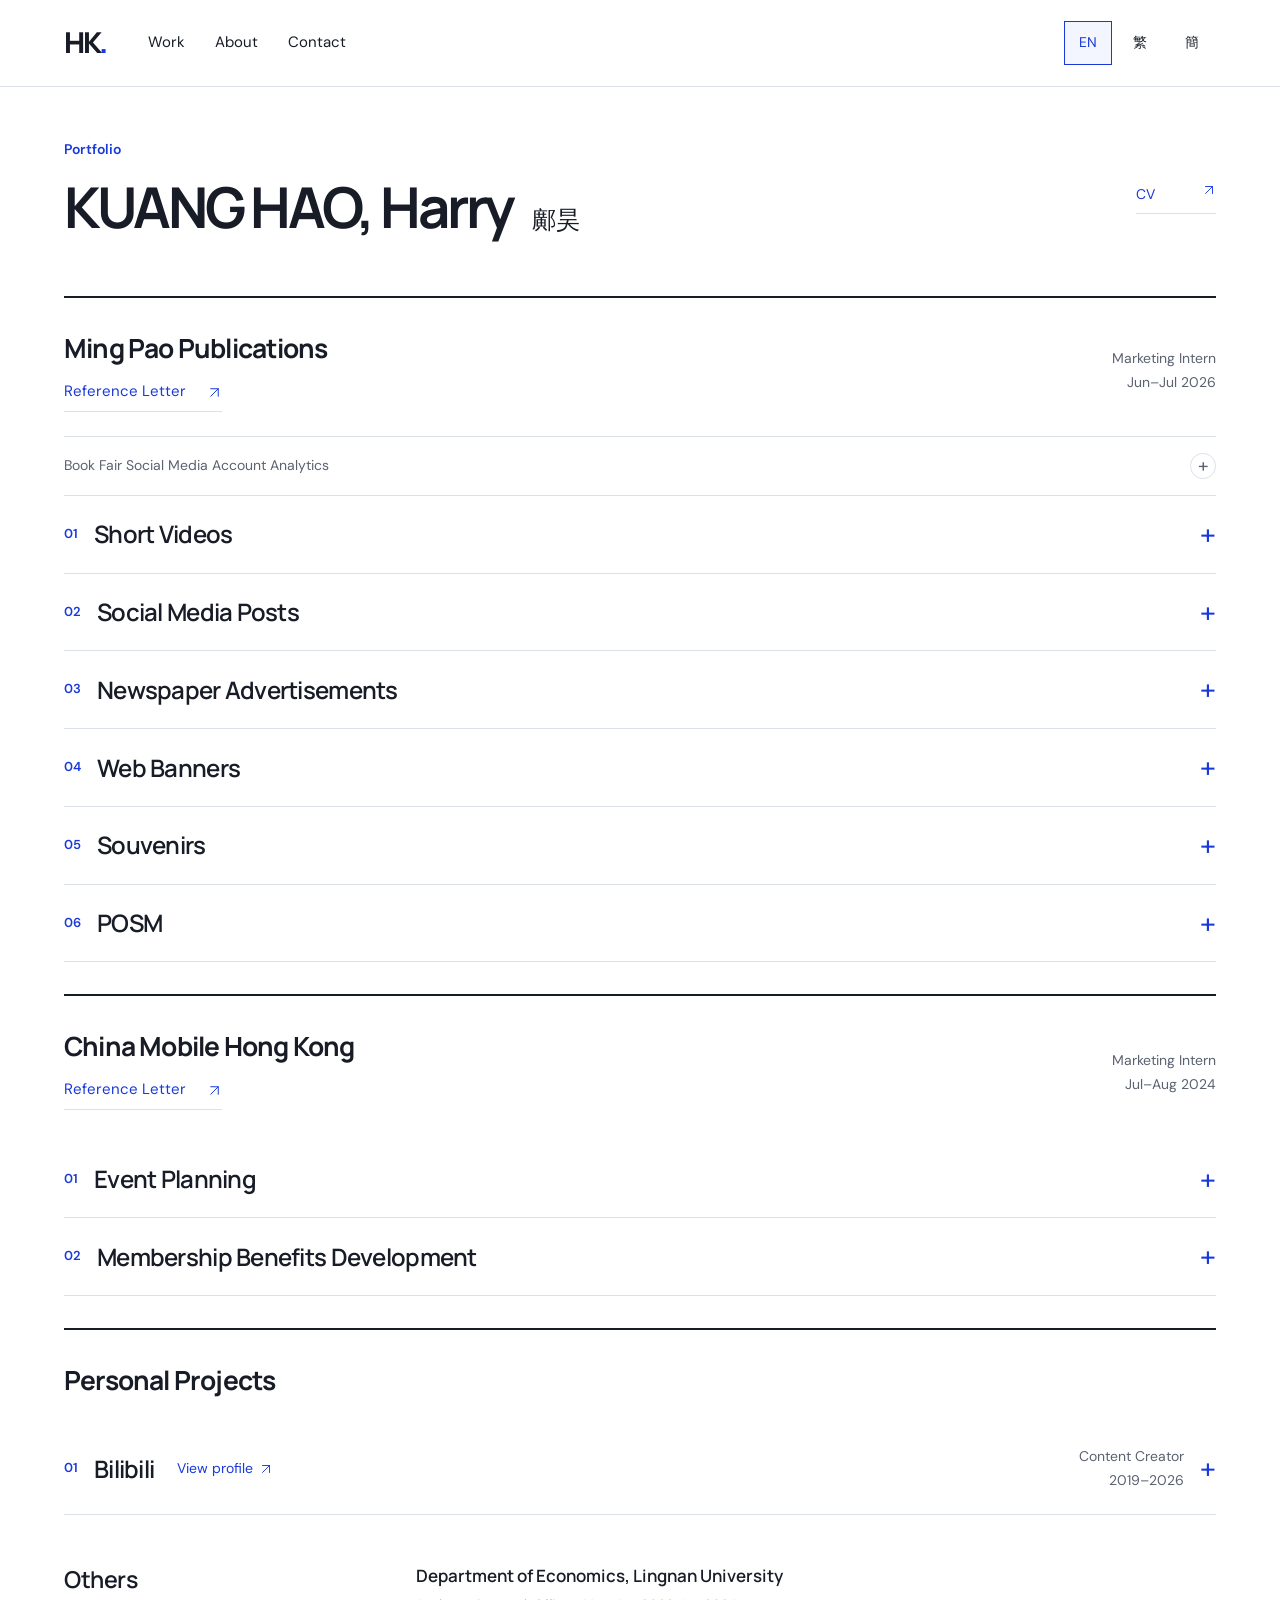
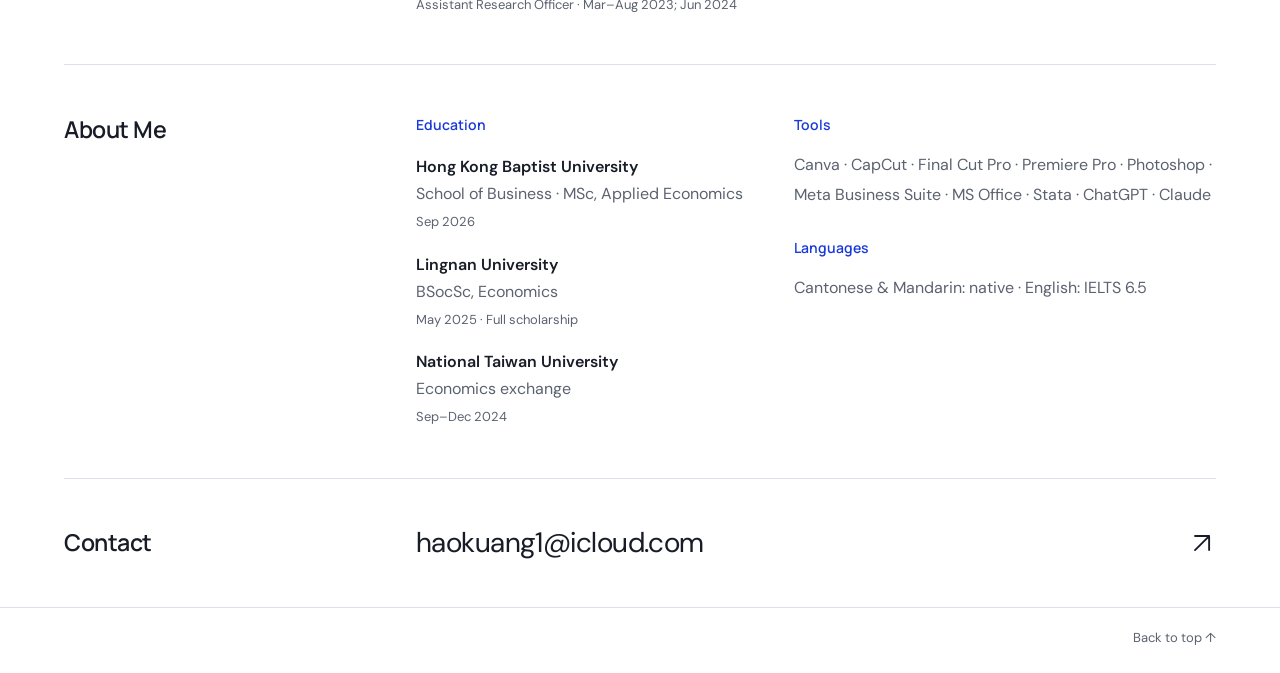
==== commit 0a938d75: "Align Ming Pao role and distinguish analytics disclosure from links" ====
--- a/index.html
+++ b/index.html
@@ -1,7 +1,8 @@
 <!doctype html><html lang="en"><head><meta charset="utf-8"><meta name="viewport" content="width=device-width,initial-scale=1"><title>KUANG HAO, Harry | Portfolio</title><meta name="description" content="Harry Kuang’s portfolio: short videos, social media posts, newspaper advertising, web banners and promotional merchandise coordination at Ming Pao Publications."><meta name="robots" content="noindex,nofollow"><meta name="theme-color" content="#1939da"><link rel="icon" href="assets/favicon.svg" type="image/svg+xml"><link rel="stylesheet" href="styles.css"><script src="site.js" defer></script></head><body><a class="skip-link" href="#main">Skip to content</a>
 <header class="site-header"><a class="wordmark" href="" aria-label="KUANG HAO, Harry">HK<span>.</span></a><nav aria-label="Main navigation"><a href="#work">Work</a><a href="#about">About</a><a href="#contact">Contact</a></nav><nav class="languages" aria-label="Language"><a href="" lang="en" hreflang="en" data-language-link aria-current="page">EN</a><a href="zh-hant/index.html" lang="zh-Hant" hreflang="zh-Hant" data-language-link >繁</a><a href="zh-hans/index.html" lang="zh-Hans" hreflang="zh-Hans" data-language-link >簡</a></nav></header>
 <main id="main"><section class="intro"><div><p class="eyebrow">Portfolio</p><h1>KUANG HAO, Harry<span>鄺昊</span></h1></div><div class="document-links"><a href="assets/harry-kuang-cv.pdf" target="_blank" rel="noopener">CV <svg class="external-icon" width="16" height="16" viewBox="0 0 24 24" fill="none" stroke="currentColor" stroke-width="1.6" stroke-linecap="round" stroke-linejoin="round" aria-hidden="true" focusable="false"><path d="M6 18 18 6M6 6h12v12"/></svg></a></div></section>
-<section id="work" class="selected-work"><div class="project-heading"><div><h2>Ming Pao Publications</h2><div class="employer-links"><a class="recommendation-link" href="assets/harry-kuang-recommendation.pdf" target="_blank" rel="noopener">Reference Letter <svg class="external-icon" width="16" height="16" viewBox="0 0 24 24" fill="none" stroke="currentColor" stroke-width="1.6" stroke-linecap="round" stroke-linejoin="round" aria-hidden="true" focusable="false"><path d="M6 18 18 6M6 6h12v12"/></svg></a><details class="account-analytics"><summary class="recommendation-link">Book Fair Social Media Account Analytics <span aria-hidden="true">+</span></summary><div class="analytics-gallery"><figure class="work-image "><a href="assets/video-evidence-5.png" target="_blank" rel="noopener" aria-label="Instagram Analytics · 15–21 Jul 2026 · Full image opens in a new tab"><img srcset="assets/previews/video-evidence-5-480.webp 480w, assets/previews/video-evidence-5-960.webp 960w, assets/previews/video-evidence-5-1440.webp 1440w" sizes="auto, (max-width: 700px) 88vw, (max-width: 1320px) 90vw, 1188px" src="assets/previews/video-evidence-5-960.webp" alt="Instagram Analytics · 15–21 Jul 2026" width="2544" height="1796" loading="lazy" decoding="async"></a><figcaption><span>Instagram Analytics · 15–21 Jul 2026</span><a href="assets/video-evidence-5.png" target="_blank" rel="noopener">View full image <svg class="external-icon" width="16" height="16" viewBox="0 0 24 24" fill="none" stroke="currentColor" stroke-width="1.6" stroke-linecap="round" stroke-linejoin="round" aria-hidden="true" focusable="false"><path d="M6 18 18 6M6 6h12v12"/></svg></a></figcaption></figure><figure class="work-image "><a href="assets/video-evidence-6.png" target="_blank" rel="noopener" aria-label="Facebook Analytics · 15–21 Jul 2026 · Full image opens in a new tab"><img srcset="assets/previews/video-evidence-6-480.webp 480w, assets/previews/video-evidence-6-960.webp 960w, assets/previews/video-evidence-6-1440.webp 1440w" sizes="auto, (max-width: 700px) 88vw, (max-width: 1320px) 90vw, 1188px" src="assets/previews/video-evidence-6-960.webp" alt="Facebook Analytics · 15–21 Jul 2026" width="2520" height="1800" loading="lazy" decoding="async"></a><figcaption><span>Facebook Analytics · 15–21 Jul 2026</span><a href="assets/video-evidence-6.png" target="_blank" rel="noopener">View full image <svg class="external-icon" width="16" height="16" viewBox="0 0 24 24" fill="none" stroke="currentColor" stroke-width="1.6" stroke-linecap="round" stroke-linejoin="round" aria-hidden="true" focusable="false"><path d="M6 18 18 6M6 6h12v12"/></svg></a></figcaption></figure></div></details></div></div><p class="project-meta">Marketing Intern<span>Jun–Jul 2026</span></p></div>
+<section id="work" class="selected-work"><div class="project-heading"><div><h2>Ming Pao Publications</h2><div class="employer-links"><a class="recommendation-link" href="assets/harry-kuang-recommendation.pdf" target="_blank" rel="noopener">Reference Letter <svg class="external-icon" width="16" height="16" viewBox="0 0 24 24" fill="none" stroke="currentColor" stroke-width="1.6" stroke-linecap="round" stroke-linejoin="round" aria-hidden="true" focusable="false"><path d="M6 18 18 6M6 6h12v12"/></svg></a></div></div><p class="project-meta">Marketing Intern<span>Jun–Jul 2026</span></p></div>
+<details class="account-analytics"><summary class="analytics-toggle">Book Fair Social Media Account Analytics <span aria-hidden="true">+</span></summary><div class="analytics-gallery"><figure class="work-image "><a href="assets/video-evidence-5.png" target="_blank" rel="noopener" aria-label="Instagram Analytics · 15–21 Jul 2026 · Full image opens in a new tab"><img srcset="assets/previews/video-evidence-5-480.webp 480w, assets/previews/video-evidence-5-960.webp 960w, assets/previews/video-evidence-5-1440.webp 1440w" sizes="auto, (max-width: 700px) 88vw, (max-width: 1320px) 90vw, 1188px" src="assets/previews/video-evidence-5-960.webp" alt="Instagram Analytics · 15–21 Jul 2026" width="2544" height="1796" loading="lazy" decoding="async"></a><figcaption><span>Instagram Analytics · 15–21 Jul 2026</span><a href="assets/video-evidence-5.png" target="_blank" rel="noopener">View full image <svg class="external-icon" width="16" height="16" viewBox="0 0 24 24" fill="none" stroke="currentColor" stroke-width="1.6" stroke-linecap="round" stroke-linejoin="round" aria-hidden="true" focusable="false"><path d="M6 18 18 6M6 6h12v12"/></svg></a></figcaption></figure><figure class="work-image "><a href="assets/video-evidence-6.png" target="_blank" rel="noopener" aria-label="Facebook Analytics · 15–21 Jul 2026 · Full image opens in a new tab"><img srcset="assets/previews/video-evidence-6-480.webp 480w, assets/previews/video-evidence-6-960.webp 960w, assets/previews/video-evidence-6-1440.webp 1440w" sizes="auto, (max-width: 700px) 88vw, (max-width: 1320px) 90vw, 1188px" src="assets/previews/video-evidence-6-960.webp" alt="Facebook Analytics · 15–21 Jul 2026" width="2520" height="1800" loading="lazy" decoding="async"></a><figcaption><span>Facebook Analytics · 15–21 Jul 2026</span><a href="assets/video-evidence-6.png" target="_blank" rel="noopener">View full image <svg class="external-icon" width="16" height="16" viewBox="0 0 24 24" fill="none" stroke="currentColor" stroke-width="1.6" stroke-linecap="round" stroke-linejoin="round" aria-hidden="true" focusable="false"><path d="M6 18 18 6M6 6h12v12"/></svg></a></figcaption></figure></div></details>
 <details id="videos" class="work-section"><summary class="work-toggle"><span class="work-heading-title"><span class="section-number">01</span><h3>Short Videos</h3></span><span class="toggle-mark" aria-hidden="true">+</span></summary><div class="work-body"><p class="work-role"><span class="role-label">My role</span>Scriptwriting and on-camera performance; editing with CapCut and Final Cut Pro, and publishing through Meta Business Suite. Each Book Fair short took approximately 30 minutes from filming to publishing.</p><div class="media-grid featured-grid"><article class="media-card featured-card"><div class="media-heading"><span class="media-type">REELS / 01</span><span class="instagram-label">Instagram</span></div><h4>POV:當老細叫我宣傳明報出版社攤位</h4><details open class="instagram-preview" data-media-url="https://www.instagram.com/p/Day_UALFGON/" data-preview-title="POV:當老細叫我宣傳明報出版社攤位 · Instagram"><summary>Load Instagram preview <span aria-hidden="true">+</span></summary><div class="embed-slot"></div><p class="preview-help">Preview unavailable? Open the original on Instagram.</p></details><a class="media-link" href="https://www.instagram.com/p/Day_UALFGON/" target="_blank" rel="noopener">Watch on Instagram <svg class="external-icon" width="16" height="16" viewBox="0 0 24 24" fill="none" stroke="currentColor" stroke-width="1.6" stroke-linecap="round" stroke-linejoin="round" aria-hidden="true" focusable="false"><path d="M6 18 18 6M6 6h12v12"/></svg></a></article><article class="media-card featured-card"><div class="media-heading"><span class="media-type">REELS / 02</span><span class="instagram-label">Instagram</span></div><h4>POV：當老細鍾意咗上鏡宣傳 EP2</h4><details open class="instagram-preview" data-media-url="https://www.instagram.com/reel/Da7lSFUlX2M/" data-preview-title="POV：當老細鍾意咗上鏡宣傳 EP2 · Instagram"><summary>Load Instagram preview <span aria-hidden="true">+</span></summary><div class="embed-slot"></div><p class="preview-help">Preview unavailable? Open the original on Instagram.</p></details><a class="media-link" href="https://www.instagram.com/reel/Da7lSFUlX2M/" target="_blank" rel="noopener">Watch on Instagram <svg class="external-icon" width="16" height="16" viewBox="0 0 24 24" fill="none" stroke="currentColor" stroke-width="1.6" stroke-linecap="round" stroke-linejoin="round" aria-hidden="true" focusable="false"><path d="M6 18 18 6M6 6h12v12"/></svg></a></article></div><details class="more-videos"><summary>More <span>04 <span aria-hidden="true">+</span></span></summary><div class="video-links"><a href="https://www.instagram.com/reel/Da1oa47iG-D/" target="_blank" rel="noopener"><span>老細鍾意咗上鏡宣傳</span><svg class="external-icon" width="16" height="16" viewBox="0 0 24 24" fill="none" stroke="currentColor" stroke-width="1.6" stroke-linecap="round" stroke-linejoin="round" aria-hidden="true" focusable="false"><path d="M6 18 18 6M6 6h12v12"/></svg></a><a href="https://www.instagram.com/reel/Da-CCahTH-Q/" target="_blank" rel="noopener"><span>老細鍾意咗上鏡宣傳 EP3</span><svg class="external-icon" width="16" height="16" viewBox="0 0 24 24" fill="none" stroke="currentColor" stroke-width="1.6" stroke-linecap="round" stroke-linejoin="round" aria-hidden="true" focusable="false"><path d="M6 18 18 6M6 6h12v12"/></svg></a><a href="https://www.instagram.com/reel/DbCXE8LDy8h/" target="_blank" rel="noopener"><span>書展最後一日</span><svg class="external-icon" width="16" height="16" viewBox="0 0 24 24" fill="none" stroke="currentColor" stroke-width="1.6" stroke-linecap="round" stroke-linejoin="round" aria-hidden="true" focusable="false"><path d="M6 18 18 6M6 6h12v12"/></svg></a><a href="https://www.instagram.com/reel/Da_2AyOidZS/" target="_blank" rel="noopener"><span>書展Day6:明報攤位歡迎你</span><svg class="external-icon" width="16" height="16" viewBox="0 0 24 24" fill="none" stroke="currentColor" stroke-width="1.6" stroke-linecap="round" stroke-linejoin="round" aria-hidden="true" focusable="false"><path d="M6 18 18 6M6 6h12v12"/></svg></a></div></details><details class="more-videos evidence"><summary>Project Screenshots <span aria-hidden="true">+</span></summary><div class="evidence-gallery"><figure class="work-image "><a href="assets/video-evidence-1.png" target="_blank" rel="noopener" aria-label="Editing Project · 01 · Full image opens in a new tab"><img srcset="assets/previews/video-evidence-1-480.webp 480w, assets/previews/video-evidence-1-960.webp 960w, assets/previews/video-evidence-1-1440.webp 1440w" sizes="auto, (max-width: 700px) 88vw, (max-width: 1320px) 90vw, 1188px" src="assets/previews/video-evidence-1-960.webp" alt="Editing Project · 01" width="3184" height="1986" loading="lazy" decoding="async"></a><figcaption><span>Editing Project · 01</span><a href="assets/video-evidence-1.png" target="_blank" rel="noopener">View full image <svg class="external-icon" width="16" height="16" viewBox="0 0 24 24" fill="none" stroke="currentColor" stroke-width="1.6" stroke-linecap="round" stroke-linejoin="round" aria-hidden="true" focusable="false"><path d="M6 18 18 6M6 6h12v12"/></svg></a></figcaption></figure><figure class="work-image "><a href="assets/video-evidence-2.png" target="_blank" rel="noopener" aria-label="Editing Project · 02 · Full image opens in a new tab"><img srcset="assets/previews/video-evidence-2-480.webp 480w, assets/previews/video-evidence-2-960.webp 960w, assets/previews/video-evidence-2-1440.webp 1440w" sizes="auto, (max-width: 700px) 88vw, (max-width: 1320px) 90vw, 1188px" src="assets/previews/video-evidence-2-960.webp" alt="Editing Project · 02" width="3178" height="1992" loading="lazy" decoding="async"></a><figcaption><span>Editing Project · 02</span><a href="assets/video-evidence-2.png" target="_blank" rel="noopener">View full image <svg class="external-icon" width="16" height="16" viewBox="0 0 24 24" fill="none" stroke="currentColor" stroke-width="1.6" stroke-linecap="round" stroke-linejoin="round" aria-hidden="true" focusable="false"><path d="M6 18 18 6M6 6h12v12"/></svg></a></figcaption></figure><figure class="work-image "><a href="assets/video-evidence-3.png" target="_blank" rel="noopener" aria-label="Editing Project · 03 · Full image opens in a new tab"><img srcset="assets/previews/video-evidence-3-480.webp 480w, assets/previews/video-evidence-3-960.webp 960w, assets/previews/video-evidence-3-1440.webp 1440w" sizes="auto, (max-width: 700px) 88vw, (max-width: 1320px) 90vw, 1188px" src="assets/previews/video-evidence-3-960.webp" alt="Editing Project · 03" width="3194" height="2008" loading="lazy" decoding="async"></a><figcaption><span>Editing Project · 03</span><a href="assets/video-evidence-3.png" target="_blank" rel="noopener">View full image <svg class="external-icon" width="16" height="16" viewBox="0 0 24 24" fill="none" stroke="currentColor" stroke-width="1.6" stroke-linecap="round" stroke-linejoin="round" aria-hidden="true" focusable="false"><path d="M6 18 18 6M6 6h12v12"/></svg></a></figcaption></figure><figure class="work-image "><a href="assets/video-evidence-4.png" target="_blank" rel="noopener" aria-label="Editing Project · 04 · Full image opens in a new tab"><img srcset="assets/previews/video-evidence-4-480.webp 480w, assets/previews/video-evidence-4-960.webp 960w, assets/previews/video-evidence-4-1440.webp 1440w" sizes="auto, (max-width: 700px) 88vw, (max-width: 1320px) 90vw, 1188px" src="assets/previews/video-evidence-4-960.webp" alt="Editing Project · 04" width="3248" height="2006" loading="lazy" decoding="async"></a><figcaption><span>Editing Project · 04</span><a href="assets/video-evidence-4.png" target="_blank" rel="noopener">View full image <svg class="external-icon" width="16" height="16" viewBox="0 0 24 24" fill="none" stroke="currentColor" stroke-width="1.6" stroke-linecap="round" stroke-linejoin="round" aria-hidden="true" focusable="false"><path d="M6 18 18 6M6 6h12v12"/></svg></a></figcaption></figure></div></details></div></details>
 <details id="social" class="work-section"><summary class="work-toggle"><span class="work-heading-title"><span class="section-number">02</span><h3>Social Media Posts</h3></span><span class="toggle-mark" aria-hidden="true">+</span></summary><div class="work-body"><p class="work-role"><span class="role-label">My role</span>Canva design, copywriting, scheduling and publishing through Meta Business Suite.</p><div class="media-grid post-grid"><article class="media-card "><div class="media-heading"><span class="media-type">POST / 01</span><span class="instagram-label">Instagram</span></div><h4>2026 Hong Kong Book Fair Promotion</h4><details open class="instagram-preview" data-media-url="https://www.instagram.com/p/DanMdPYDUCZ/" data-preview-title="2026 Hong Kong Book Fair Promotion · Instagram"><summary>Load Instagram preview <span aria-hidden="true">+</span></summary><div class="embed-slot"></div><p class="preview-help">Preview unavailable? Open the original on Instagram.</p></details><a class="media-link" href="https://www.instagram.com/p/DanMdPYDUCZ/" target="_blank" rel="noopener">View on Instagram <svg class="external-icon" width="16" height="16" viewBox="0 0 24 24" fill="none" stroke="currentColor" stroke-width="1.6" stroke-linecap="round" stroke-linejoin="round" aria-hidden="true" focusable="false"><path d="M6 18 18 6M6 6h12v12"/></svg></a></article><article class="media-card "><div class="media-heading"><span class="media-type">POST / 02</span><span class="instagram-label">Instagram</span></div><h4>New Book Promotion: 《原振俠系列少年版07》</h4><details open class="instagram-preview" data-media-url="https://www.instagram.com/p/DaSpjcfjydP/" data-preview-title="New Book Promotion: 《原振俠系列少年版07》 · Instagram"><summary>Load Instagram preview <span aria-hidden="true">+</span></summary><div class="embed-slot"></div><p class="preview-help">Preview unavailable? Open the original on Instagram.</p></details><a class="media-link" href="https://www.instagram.com/p/DaSpjcfjydP/" target="_blank" rel="noopener">View on Instagram <svg class="external-icon" width="16" height="16" viewBox="0 0 24 24" fill="none" stroke="currentColor" stroke-width="1.6" stroke-linecap="round" stroke-linejoin="round" aria-hidden="true" focusable="false"><path d="M6 18 18 6M6 6h12v12"/></svg></a></article><article class="media-card "><div class="media-heading"><span class="media-type">POST / 03</span><span class="instagram-label">Instagram</span></div><h4>New Book Promotion: 《迪迪的Diary4 浪漫一場》</h4><details open class="instagram-preview" data-media-url="https://www.instagram.com/p/DaVOgICCC4B/" data-preview-title="New Book Promotion: 《迪迪的Diary4 浪漫一場》 · Instagram"><summary>Load Instagram preview <span aria-hidden="true">+</span></summary><div class="embed-slot"></div><p class="preview-help">Preview unavailable? Open the original on Instagram.</p></details><a class="media-link" href="https://www.instagram.com/p/DaVOgICCC4B/" target="_blank" rel="noopener">View on Instagram <svg class="external-icon" width="16" height="16" viewBox="0 0 24 24" fill="none" stroke="currentColor" stroke-width="1.6" stroke-linecap="round" stroke-linejoin="round" aria-hidden="true" focusable="false"><path d="M6 18 18 6M6 6h12v12"/></svg></a></article><article class="media-card "><div class="media-heading"><span class="media-type">POST / 04</span><span class="instagram-label">Instagram</span></div><h4>New Book Promotion: 《醫言有理》</h4><details open class="instagram-preview" data-media-url="https://www.instagram.com/p/DaaRFUDjQ9M/" data-preview-title="New Book Promotion: 《醫言有理》 · Instagram"><summary>Load Instagram preview <span aria-hidden="true">+</span></summary><div class="embed-slot"></div><p class="preview-help">Preview unavailable? Open the original on Instagram.</p></details><a class="media-link" href="https://www.instagram.com/p/DaaRFUDjQ9M/" target="_blank" rel="noopener">View on Instagram <svg class="external-icon" width="16" height="16" viewBox="0 0 24 24" fill="none" stroke="currentColor" stroke-width="1.6" stroke-linecap="round" stroke-linejoin="round" aria-hidden="true" focusable="false"><path d="M6 18 18 6M6 6h12v12"/></svg></a></article><article class="media-card "><div class="media-heading"><span class="media-type">POST / 05</span><span class="instagram-label">Facebook</span></div><h4>Cultural Talk Promotion 1</h4><figure class="work-image "><a href="assets/facebook-cultural-talk.jpg" target="_blank" rel="noopener" aria-label="Cultural Talk Promotion 1 · Full image opens in a new tab"><img srcset="assets/previews/facebook-cultural-talk-480.webp 480w, assets/previews/facebook-cultural-talk-960.webp 960w, assets/previews/facebook-cultural-talk-1179.webp 1179w" sizes="auto, (max-width: 700px) 88vw, (max-width: 1320px) 90vw, 1188px" src="assets/previews/facebook-cultural-talk-960.webp" alt="Cultural Talk Promotion 1" width="1179" height="2157" loading="lazy" decoding="async"></a><figcaption><span>Cultural Talk Promotion 1</span><a href="assets/facebook-cultural-talk.jpg" target="_blank" rel="noopener">View full image <svg class="external-icon" width="16" height="16" viewBox="0 0 24 24" fill="none" stroke="currentColor" stroke-width="1.6" stroke-linecap="round" stroke-linejoin="round" aria-hidden="true" focusable="false"><path d="M6 18 18 6M6 6h12v12"/></svg></a></figcaption></figure><a class="media-link" href="https://www.facebook.com/share/p/1K368RgWjb/" target="_blank" rel="noopener">View on Facebook <svg class="external-icon" width="16" height="16" viewBox="0 0 24 24" fill="none" stroke="currentColor" stroke-width="1.6" stroke-linecap="round" stroke-linejoin="round" aria-hidden="true" focusable="false"><path d="M6 18 18 6M6 6h12v12"/></svg></a></article></div></div></details>
 <details id="print" class="work-section"><summary class="work-toggle"><span class="work-heading-title"><span class="section-number">03</span><h3>Newspaper Advertisements</h3></span><span class="toggle-mark" aria-hidden="true">+</span></summary><div class="work-body"><p class="work-role"><span class="role-label">My role</span>Copywriting, layout and advertising-date scheduling.</p><div class="print-grid"><figure class="work-image "><a href="assets/newspaper-cuson.jpg" target="_blank" rel="noopener" aria-label="《怪叔叔の網絡散步道》 · Full image opens in a new tab"><img srcset="assets/previews/newspaper-cuson-480.webp 480w, assets/previews/newspaper-cuson-960.webp 960w, assets/previews/newspaper-cuson-1279.webp 1279w" sizes="auto, (max-width: 700px) 88vw, (max-width: 1320px) 90vw, 1188px" src="assets/previews/newspaper-cuson-960.webp" alt="《怪叔叔の網絡散步道》" width="1279" height="2045" loading="lazy" decoding="async"></a><figcaption><span>《怪叔叔の網絡散步道》</span><a href="assets/newspaper-cuson.jpg" target="_blank" rel="noopener">View full image <svg class="external-icon" width="16" height="16" viewBox="0 0 24 24" fill="none" stroke="currentColor" stroke-width="1.6" stroke-linecap="round" stroke-linejoin="round" aria-hidden="true" focusable="false"><path d="M6 18 18 6M6 6h12v12"/></svg></a></figcaption></figure><figure class="work-image "><a href="assets/newspaper-romance.jpg" target="_blank" rel="noopener" aria-label="《迪迪的Diary4 浪漫一場》 · Full image opens in a new tab"><img srcset="assets/previews/newspaper-romance-480.webp 480w, assets/previews/newspaper-romance-960.webp 960w, assets/previews/newspaper-romance-1279.webp 1279w" sizes="auto, (max-width: 700px) 88vw, (max-width: 1320px) 90vw, 1188px" src="assets/previews/newspaper-romance-960.webp" alt="《迪迪的Diary4 浪漫一場》" width="1279" height="2040" loading="lazy" decoding="async"></a><figcaption><span>《迪迪的Diary4 浪漫一場》</span><a href="assets/newspaper-romance.jpg" target="_blank" rel="noopener">View full image <svg class="external-icon" width="16" height="16" viewBox="0 0 24 24" fill="none" stroke="currentColor" stroke-width="1.6" stroke-linecap="round" stroke-linejoin="round" aria-hidden="true" focusable="false"><path d="M6 18 18 6M6 6h12v12"/></svg></a></figcaption></figure><figure class="work-image "><a href="assets/newspaper-medical.jpg" target="_blank" rel="noopener" aria-label="《醫言有理》 · Full image opens in a new tab"><img srcset="assets/previews/newspaper-medical-480.webp 480w, assets/previews/newspaper-medical-960.webp 960w, assets/previews/newspaper-medical-1279.webp 1279w" sizes="auto, (max-width: 700px) 88vw, (max-width: 1320px) 90vw, 1188px" src="assets/previews/newspaper-medical-960.webp" alt="《醫言有理》" width="1279" height="2029" loading="lazy" decoding="async"></a><figcaption><span>《醫言有理》</span><a href="assets/newspaper-medical.jpg" target="_blank" rel="noopener">View full image <svg class="external-icon" width="16" height="16" viewBox="0 0 24 24" fill="none" stroke="currentColor" stroke-width="1.6" stroke-linecap="round" stroke-linejoin="round" aria-hidden="true" focusable="false"><path d="M6 18 18 6M6 6h12v12"/></svg></a></figcaption></figure></div></div></details>
--- a/styles.css
+++ b/styles.css
@@ -22,7 +22,12 @@
 
 .creator-grid{display:grid;grid-template-columns:repeat(2,minmax(0,1fr));gap:1.2rem;padding-bottom:2rem}.bilibili-player{width:100%;aspect-ratio:16/9;border:0;display:block;background:var(--soft)}@media(max-width:700px){.creator-grid{grid-template-columns:1fr}}
 
-.employer-links{display:flex;align-items:flex-start;flex-wrap:wrap;gap:.4rem 1.5rem}.account-analytics>summary{min-height:0;justify-content:flex-start}.account-analytics{flex-basis:100%}.analytics-gallery{display:grid;gap:1.5rem;padding:1.2rem 0}.project-heading:has(.account-analytics){flex-wrap:wrap}.project-heading:has(.account-analytics)>div{width:100%}
+.employer-links{display:flex;align-items:flex-start;flex-wrap:wrap;gap:.4rem 1.5rem}
+.account-analytics{border-top:1px solid var(--line);border-bottom:1px solid var(--line)}
+.analytics-toggle{padding:1rem 0;color:var(--muted);font-size:.875rem;transition:color 180ms ease}
+.analytics-toggle:hover,.account-analytics[open]>.analytics-toggle{color:var(--ink)}
+.analytics-toggle>span[aria-hidden="true"]{display:inline-flex;align-items:center;justify-content:center;width:1.6rem;height:1.6rem;border:1px solid var(--line);border-radius:50%;font-size:1.2rem;line-height:1;flex:none;text-align:center}
+.analytics-gallery{display:grid;gap:1.5rem;padding:.5rem 0 1.2rem}
 
 /* Flow-root contains child margins so measured heights remain stable. */
 .external-icon{display:inline-block;width:1em;height:1em;flex:none;vertical-align:-.125em}
